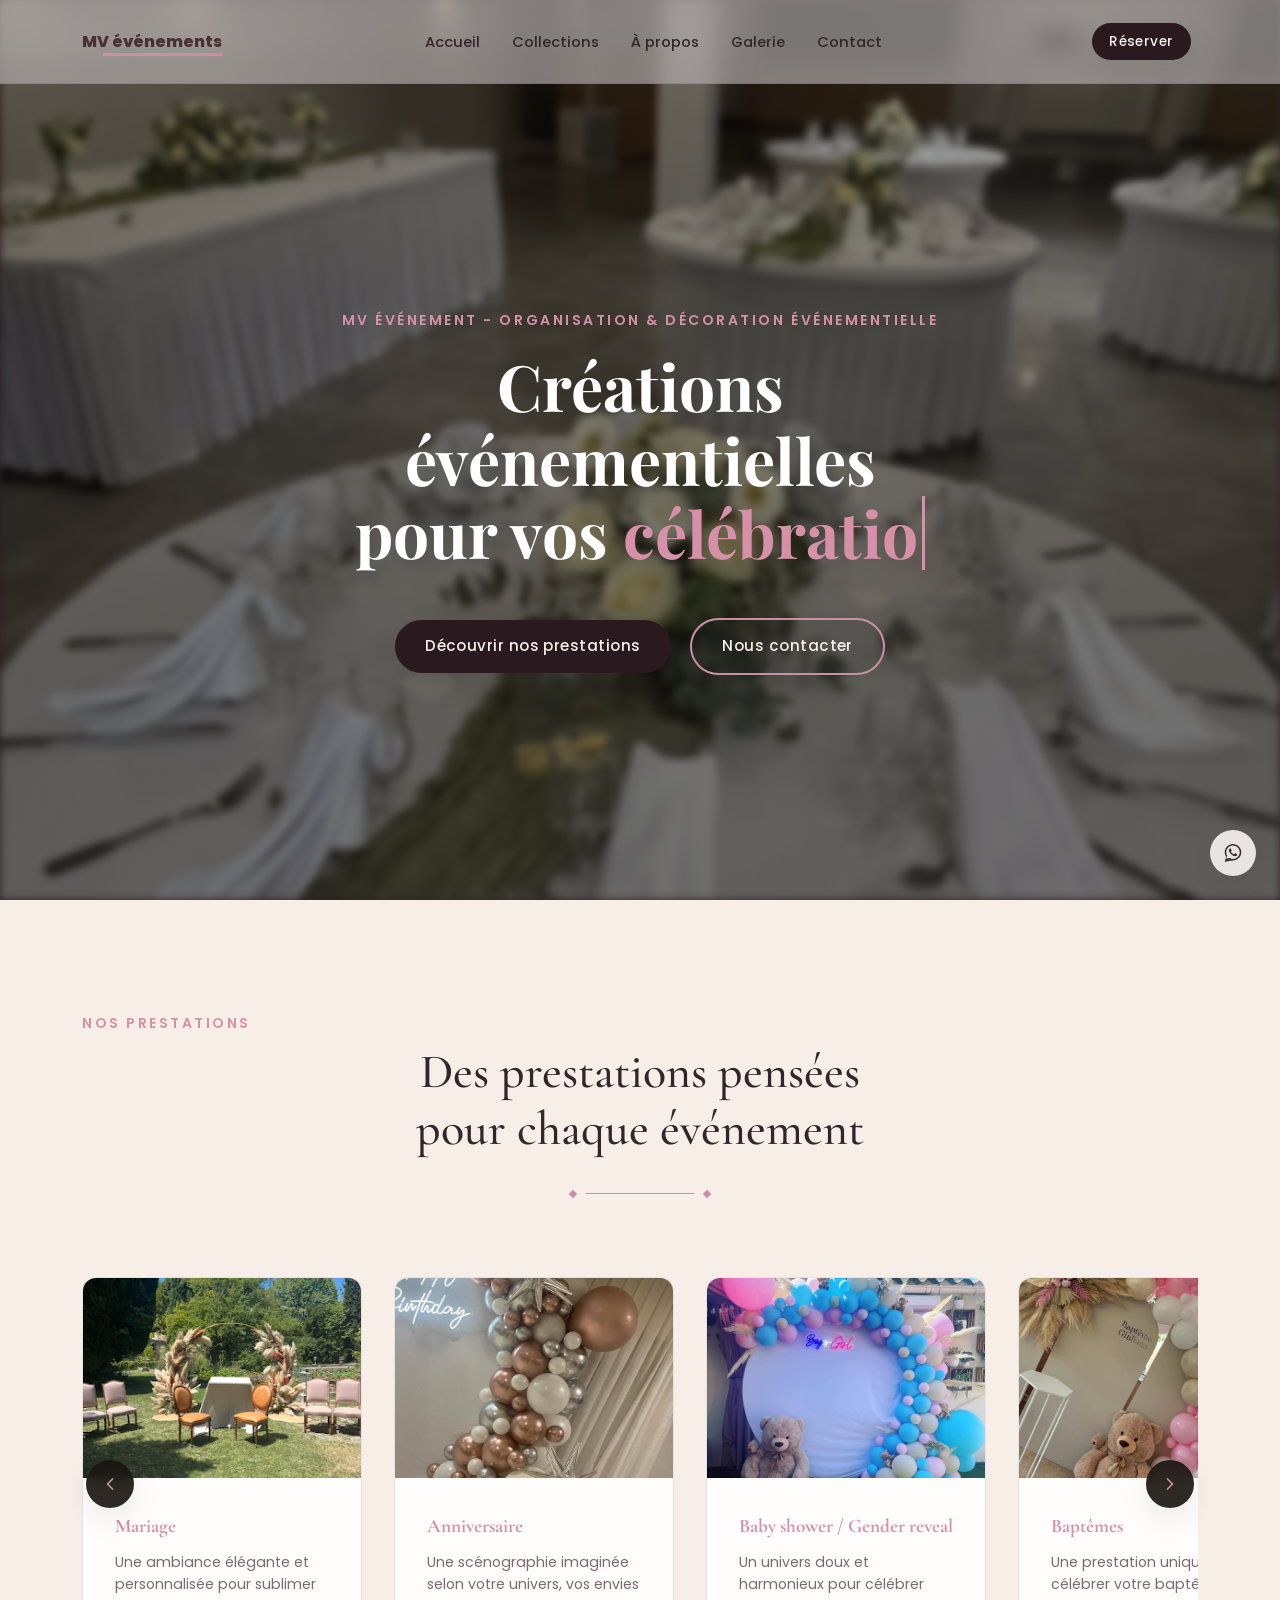
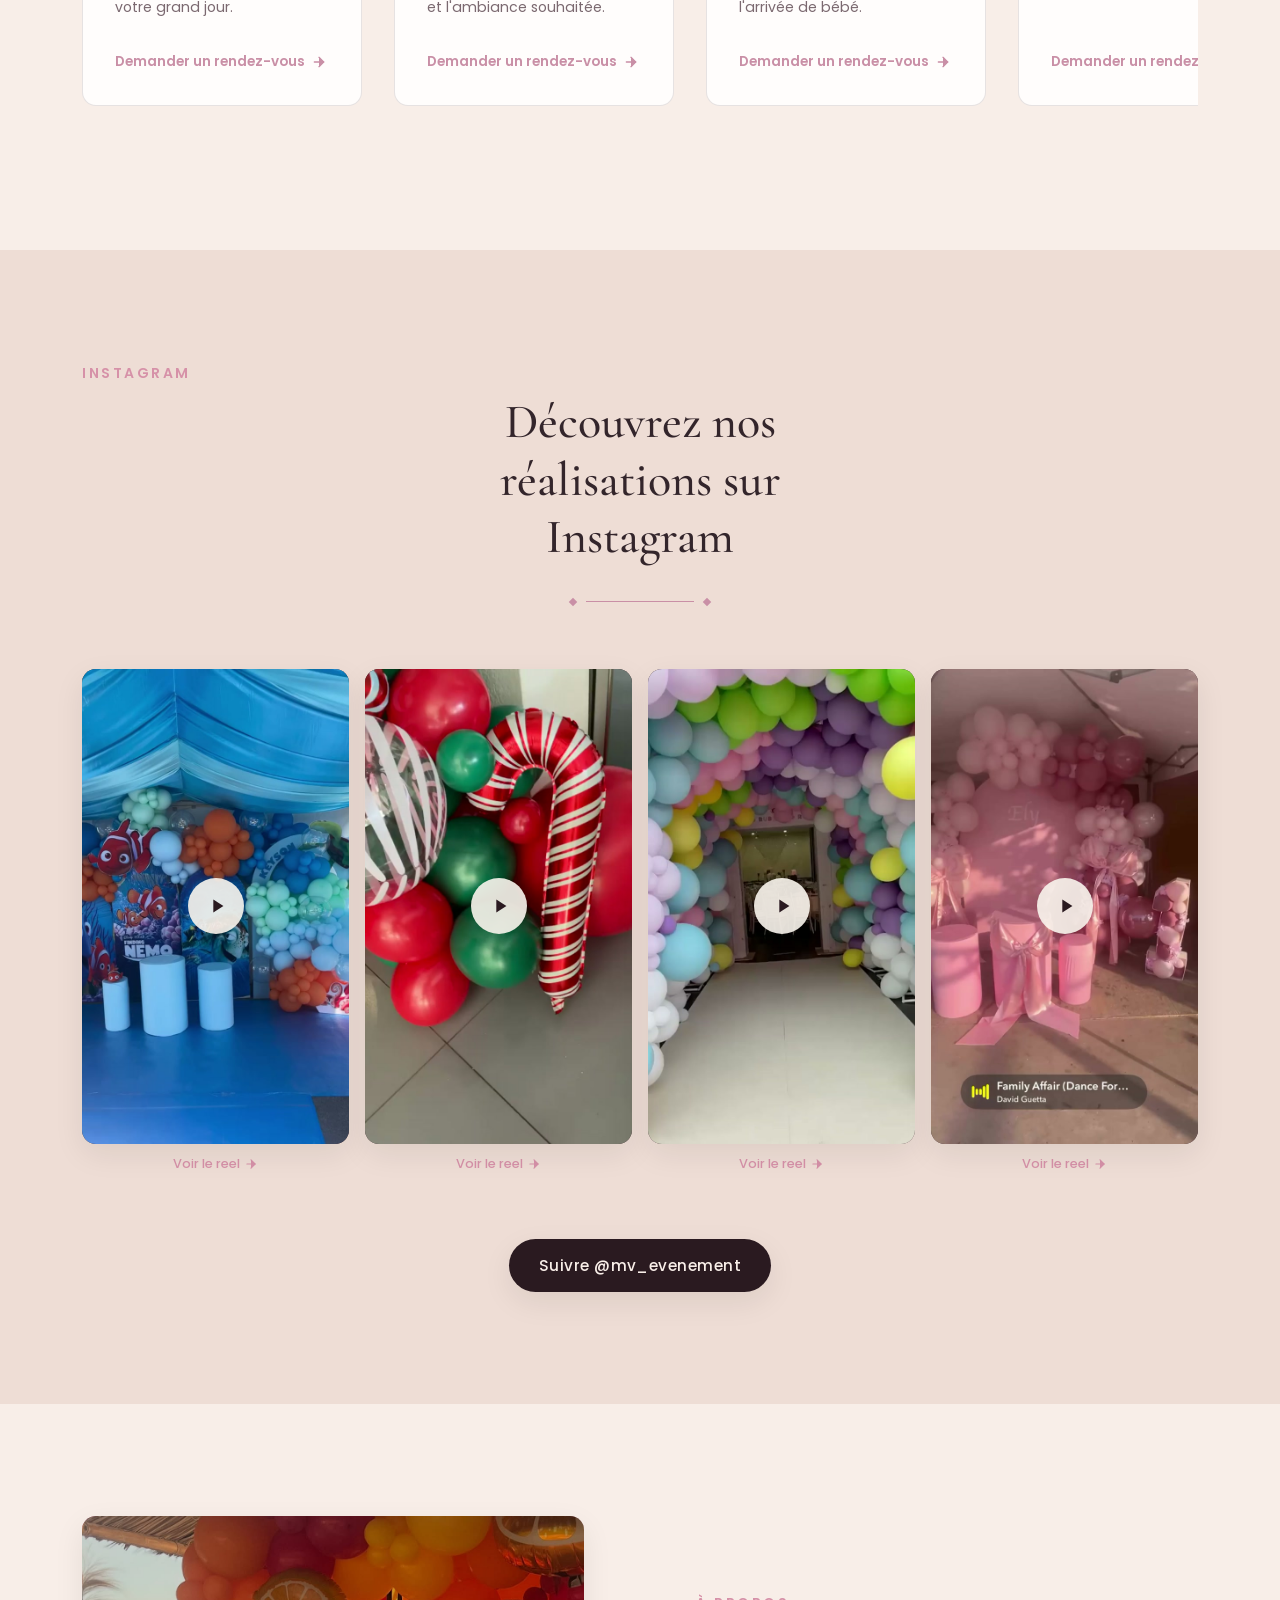
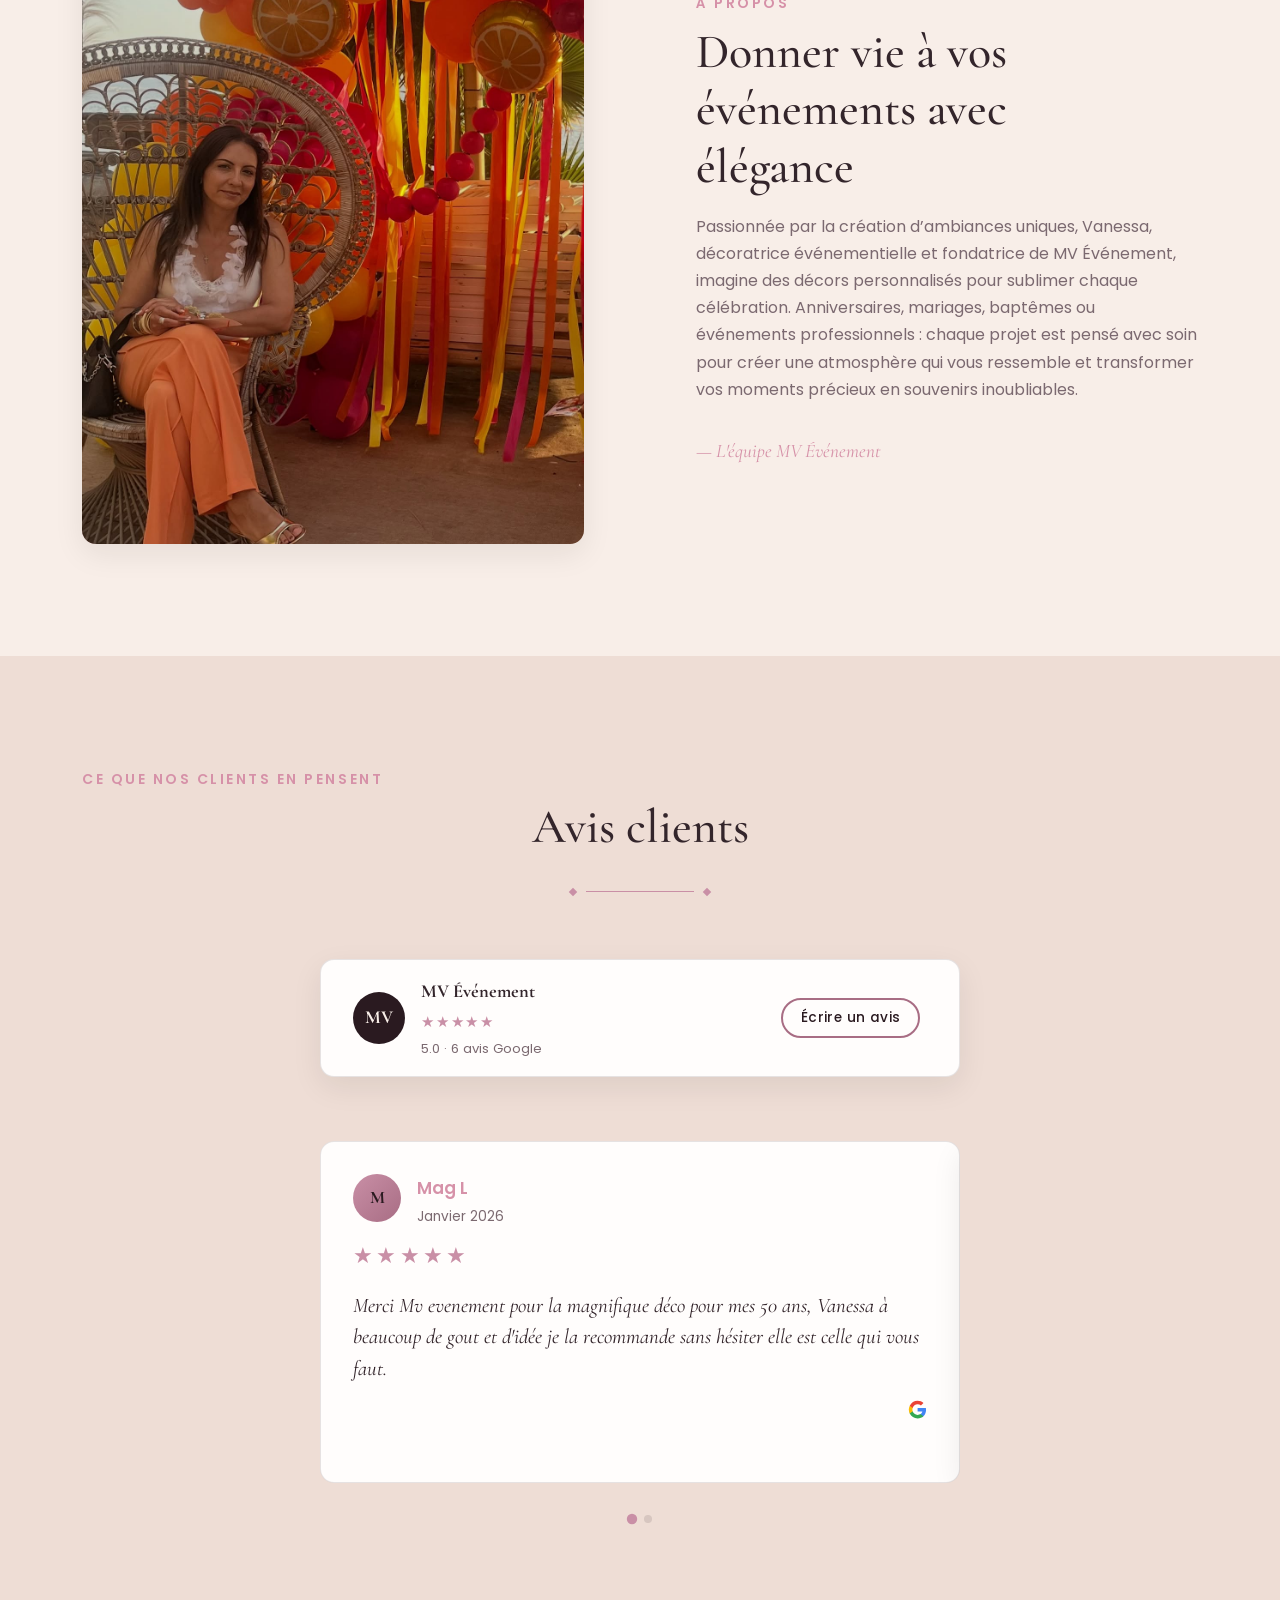
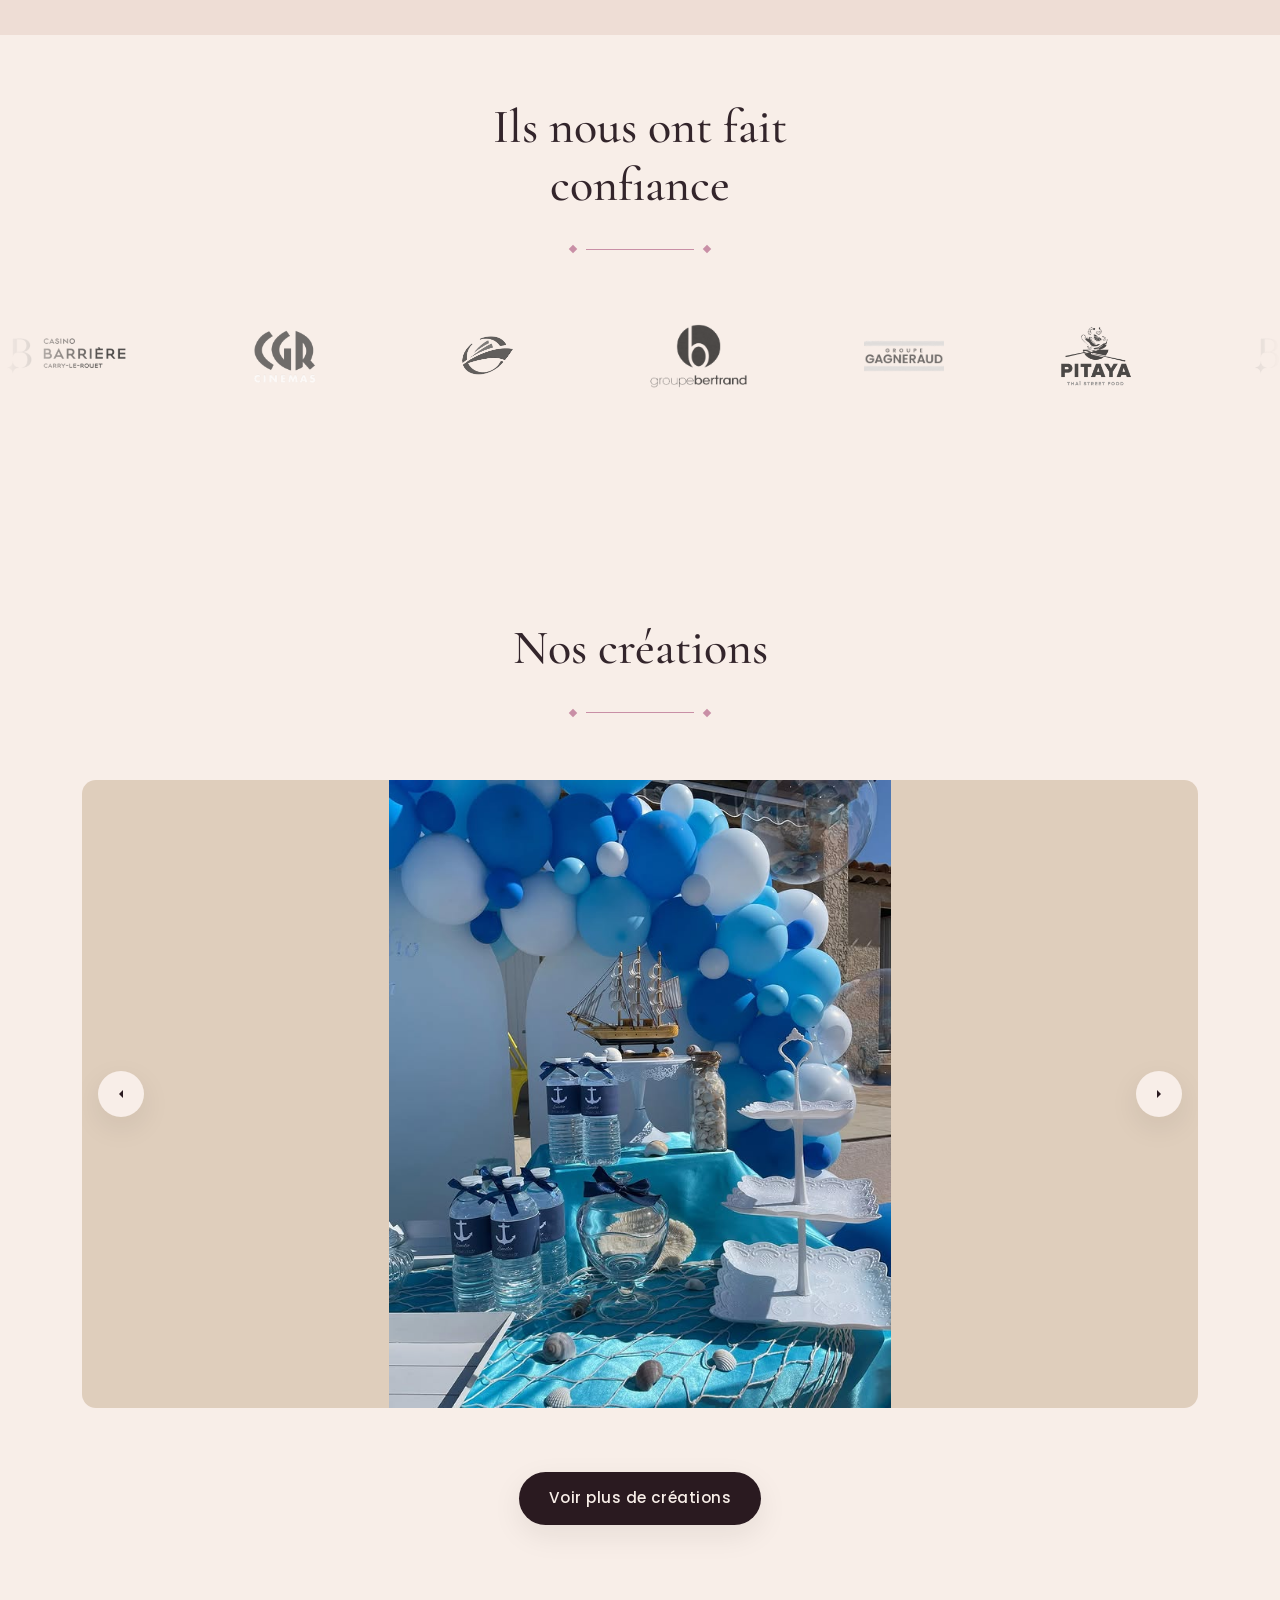
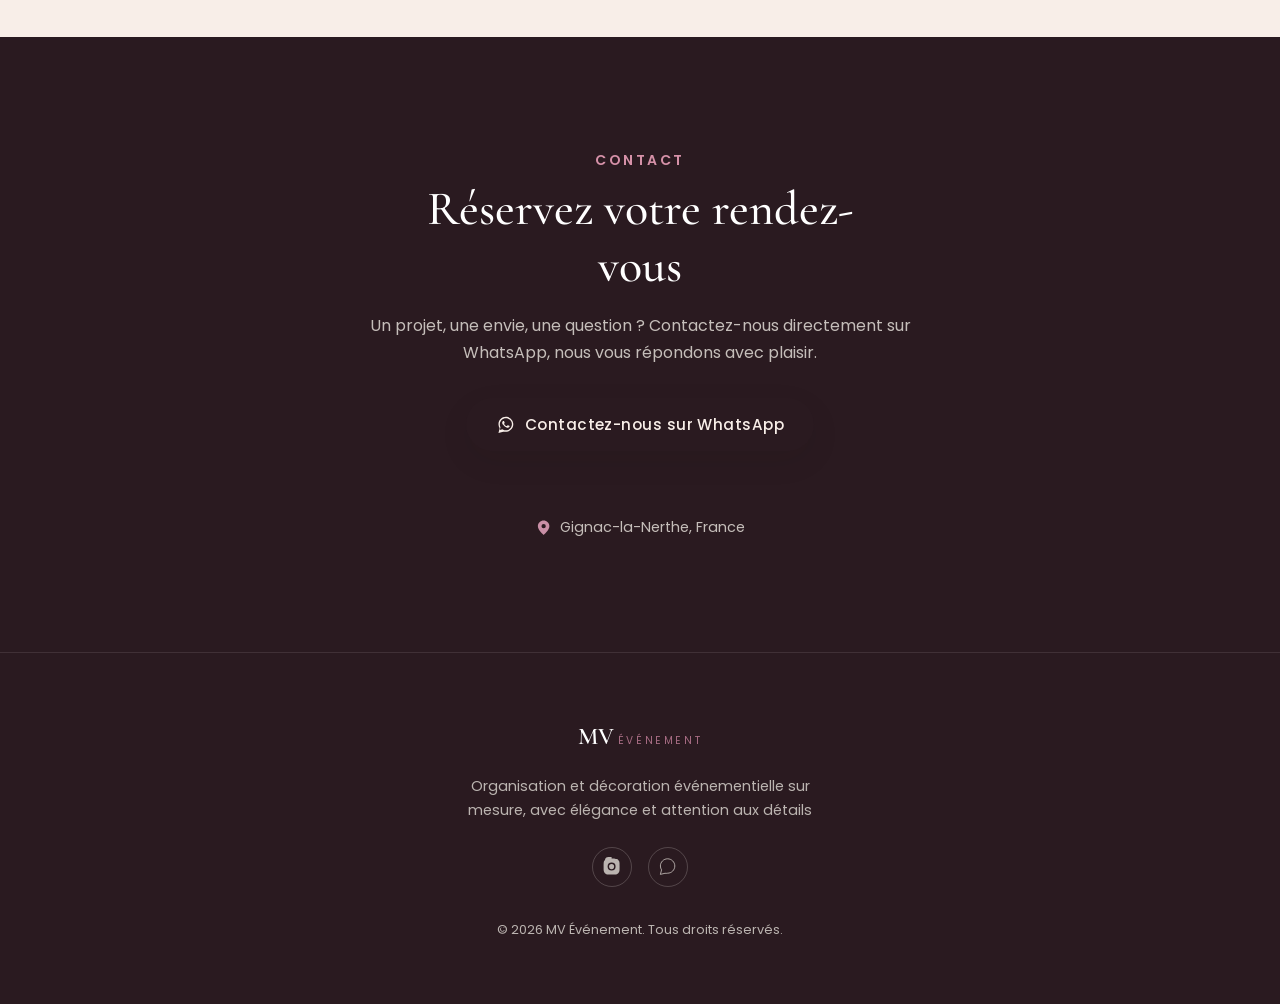
==== index.html @ a3bf4a4f "added amount of google reviews" ====
<!doctype html>
<html lang="fr">
  <head>
    <meta charset="UTF-8" />
    <meta name="viewport" content="width=device-width, initial-scale=1.0" />
    <title>MV Événement — Organisation &amp; décoration événementielle</title>
    <meta
      name="description"
      content="MV Événement : organisation et décoration événementielle à Gignac-la-Nerthe. Mariages, événements d’entreprise, salons et projets sur mesure pour créer des moments élégants et mémorables."
    />

    <link rel="preconnect" href="https://fonts.googleapis.com" />
    <link rel="preconnect" href="https://fonts.gstatic.com" crossorigin />
    <link
      href="https://fonts.googleapis.com/css2?family=Cormorant+Garamond:ital,wght@0,400;0,500;0,600;1,500&family=Poppins:wght@300;400;500;600&display=swap"
      rel="stylesheet"
    />
    <link
      rel="stylesheet"
      href="https://fonts.googleapis.com/css2?family=Inter:wght@300;400;500;600;700&family=Playfair+Display:ital,wght@0,400;0,600;0,700;1,400&display=swap"
    />

    <link rel="stylesheet" href="style.css" />
  </head>
  <body>
    <a href="#main-content" class="skip-link">Aller au contenu principal</a>

    <!-- ============ HEADER ============ -->
    <header class="site-header" id="site-header">
      <div class="header__inner">
        <a
          href="#accueil"
          class="logo"
          aria-label="MV Événement, retour à l'accueil"
        >
          MV événements
        </a>

        <nav class="main-nav" id="main-nav" aria-label="Navigation principale">
          <ul class="main-nav__list">
            <li><a href="#accueil" class="main-nav__link">Accueil</a></li>
            <li>
              <a href="#collections" class="main-nav__link">Collections</a>
            </li>
            <li>
              <a href="#approche" class="main-nav__link">À propos</a>
            </li>
            <li><a href="#galerie" class="main-nav__link">Galerie</a></li>
            <li><a href="#contact" class="main-nav__link">Contact</a></li>
          </ul>
        </nav>

        <div class="header__actions">
          <a href="#contact" class="btn btn--gold btn--small header__cta"
            >Réserver</a
          >

          <button
            type="button"
            class="burger"
            id="burger"
            aria-expanded="false"
            aria-controls="main-nav"
            aria-label="Ouvrir le menu"
          >
            <span class="burger__bar"></span>
            <span class="burger__bar"></span>
            <span class="burger__bar"></span>
          </button>
        </div>
      </div>
    </header>

    <main id="main-content">
      <!-- ============ HERO ============ -->
      <section class="hero" id="accueil">
        <!-- IMAGE: remplacer assets/images/hero.webp par une photo haute résolution de vos réalisations -->
        <img
          class="hero__image"
          src="assets/images/hero.webp"
          alt="Décoration événementielle MV Événement"
          onerror="this.style.display = 'none'"
        />
        <div class="hero__overlay" aria-hidden="true"></div>

        <div class="hero__content">
          <p class="eyebrow eyebrow--on-dark">
            MV Événement - Organisation & décoration événementielle
          </p>
          <h1 class="hero__title">
            Créations événementielles pour vos 
            <span
              class="hero__typewriter"
              id="heroTypewriter"
              aria-live="polite"
            ></span>
          </h1>
          <a href="#collections" class="btn btn--gold hero__btn"
            >Découvrir nos prestations</a
          >
          <a href="#" class="btn btn--outline hero__btn">Nous contacter</a>
        </div>
      </section>

      <!-- ============ COLLECTIONS — CARROUSEL ============ -->
      <section class="section collections" id="collections">
        <div class="container">
          <p class="eyebrow">Nos prestations</p>
          <h2 class="section__title">
            Des prestations pensées pour chaque événement
          </h2>
          <div class="divider" aria-hidden="true"><span></span></div>

          <div class="carousel">
            <!-- Flèches de navigation (desktop) -->
            <button
              class="carousel__arrow carousel__arrow--left"
              id="carouselPrev"
              aria-label="Collection précédente"
            >
              <svg
                viewBox="0 0 24 24"
                fill="none"
                stroke="currentColor"
                stroke-width="2"
                stroke-linecap="round"
                stroke-linejoin="round"
              >
                <path d="m15 18-6-6 6-6" />
              </svg>
            </button>
            <button
              class="carousel__arrow carousel__arrow--right"
              id="carouselNext"
              aria-label="Collection suivante"
            >
              <svg
                viewBox="0 0 24 24"
                fill="none"
                stroke="currentColor"
                stroke-width="2"
                stroke-linecap="round"
                stroke-linejoin="round"
              >
                <path d="m9 18 6-6-6-6" />
              </svg>
            </button>

            <div class="carousel__track">
              <!-- Carte 1 : Mariage -->
              <article class="card">
                <div class="card__image">
                  <!-- IMAGE: assets/images/collection-mariage.webp -->
                  <img
                    src="assets/images/prestation-mariage.webp"
                    alt="Décoration de mariage MV Événement"
                    loading="lazy"
                    onerror="this.parentElement.classList.add('is-placeholder')"
                  />
                </div>
                <div class="card__body">
                  <h3 class="card__title">Mariage</h3>
                  <p class="card__text">
                    Une ambiance élégante et personnalisée pour sublimer votre
                    grand jour.
                  </p>
                  <a href="#contact" class="card__link">
                    Demander un rendez-vous
                    <svg
                      viewBox="0 0 24 24"
                      fill="none"
                      stroke="currentColor"
                      stroke-width="2"
                      stroke-linecap="round"
                      stroke-linejoin="round"
                    >
                      <path d="M5 12h14" />
                      <path d="m12 5 7 7-7 7" />
                    </svg>
                  </a>
                </div>
              </article>

              <!-- Carte 2 : Anniversaire -->
              <article class="card">
                <div class="card__image">
                  <!-- IMAGE: assets/images/collection-anniversaire.webp -->
                  <img
                    src="assets/images/prestation-anniversaire.webp"
                    alt="Décoration événementielle sur mesure MV Événement"
                    loading="lazy"
                    onerror="this.parentElement.classList.add('is-placeholder')"
                  />
                </div>
                <div class="card__body">
                  <h3 class="card__title">Anniversaire</h3>
                  <p class="card__text">
                    Une scénographie imaginée selon votre univers, vos envies et l'ambiance souhaitée.
                  </p>
                  <a href="#contact" class="card__link">
                    Demander un rendez-vous
                    <svg
                      viewBox="0 0 24 24"
                      fill="none"
                      stroke="currentColor"
                      stroke-width="2"
                      stroke-linecap="round"
                      stroke-linejoin="round"
                    >
                      <path d="M5 12h14" />
                      <path d="m12 5 7 7-7 7" />
                    </svg>
                  </a>
                </div>
              </article>

              <!-- Carte 3 : Baby shower / Gender reveal -->
              <article class="card">
                <div class="card__image">
                  <!-- IMAGE: assets/images/collection-babyshower.webp -->
                  <img
                    src="assets/images/prestation-babyshower.webp"
                    alt="Décoration événementielle MV Événement"
                    loading="lazy"
                    onerror="this.parentElement.classList.add('is-placeholder')"
                  />
                </div>
                <div class="card__body">
                  <h3 class="card__title">Baby shower / Gender reveal</h3>
                  <p class="card__text">
                    Un univers doux et harmonieux pour célébrer l'arrivée de
                    bébé.
                  </p>
                  <a href="#contact" class="card__link">
                    Demander un rendez-vous
                    <svg
                      viewBox="0 0 24 24"
                      fill="none"
                      stroke="currentColor"
                      stroke-width="2"
                      stroke-linecap="round"
                      stroke-linejoin="round"
                    >
                      <path d="M5 12h14" />
                      <path d="m12 5 7 7-7 7" />
                    </svg>
                  </a>
                </div>
              </article>

              <!-- Carte 4 : Baptemes -->
              <article class="card">
                <div class="card__image">
                  <!-- IMAGE: assets/images/collection-pro.webp -->
                  <img
                    src="assets/images/prestation-pro.webp"
                    alt="Décoration d’événement professionnel MV Événement"
                    loading="lazy"
                    onerror="this.parentElement.classList.add('is-placeholder')"
                  />
                </div>
                <div class="card__body">
                  <h3 class="card__title">Baptêmes</h3>
                  <p class="card__text">
                    Une prestation unique pour célébrer votre baptême.
                  </p>
                  <a href="#contact" class="card__link">
                    Demander un rendez-vous
                    <svg
                      viewBox="0 0 24 24"
                      fill="none"
                      stroke="currentColor"
                      stroke-width="2"
                      stroke-linecap="round"
                      stroke-linejoin="round"
                    >
                      <path d="M5 12h14" />
                      <path d="m12 5 7 7-7 7" />
                    </svg>
                  </a>
                </div>
              </article>
            </div>
            <!-- /.carousel__track -->
          </div>
          <!-- /.carousel -->
        </div>
      </section>

      <!-- ============ VIDEOS INSTAGRAM ============ -->
      <section class="section instagram" id="instagram">
        <div class="container">
          <p class="eyebrow">Instagram</p>
          <h2 class="section__title">Découvrez nos réalisations sur Instagram</h2>
          <div class="divider" aria-hidden="true"><span></span></div>

          <div class="instagram__grid">
            <!-- ⚠️ À VÉRIFIER : ces 4 cartes pointaient vers des reels ancien compte précis.
             Remplace les liens ci-dessous par 4 reels réels de @mv_evenement
             (ouvre chaque reel sur Instagram et copie son URL), sinon retire les cartes. -->

            <figure class="ig-card">
              <div class="ig-card__media">
                <!-- VIDEO: assets/videos/clip-1.mp4 (+ poster assets/images/clip-1-poster.webp) -->
                <video
                  class="ig-card__video"
                  muted
                  loop
                  playsinline
                  preload="none"
                  poster="assets/images/clip-1-poster.webp"
                >
                  <source src="assets/videos/clip-1.mp4" type="video/mp4" />
                </video>
                <button
                  type="button"
                  class="ig-card__play"
                  aria-label="Lire la vidéo 1"
                >
                  <svg viewBox="0 0 24 24" aria-hidden="true">
                    <path d="M8 5v14l11-7z" />
                  </svg>
                </button>
              </div>
              <a
                class="ig-card__reel-link"
                href="https://www.instagram.com/mv_evenement"
                target="_blank"
                rel="noopener noreferrer"
              >
                Voir le reel
                <svg
                  viewBox="0 0 24 24"
                  fill="none"
                  stroke="currentColor"
                  stroke-width="2"
                  stroke-linecap="round"
                  stroke-linejoin="round"
                  aria-hidden="true"
                >
                  <path d="M5 12h14" />
                  <path d="m12 5 7 7-7 7" />
                </svg>
              </a>
            </figure>

            <figure class="ig-card">
              <div class="ig-card__media">
                <video
                  class="ig-card__video"
                  muted
                  loop
                  playsinline
                  preload="none"
                  poster="assets/images/clip-2-poster.webp"
                >
                  <source src="assets/videos/clip-2.mp4" type="video/mp4" />
                </video>
                <button
                  type="button"
                  class="ig-card__play"
                  aria-label="Lire la vidéo 2"
                >
                  <svg viewBox="0 0 24 24" aria-hidden="true">
                    <path d="M8 5v14l11-7z" />
                  </svg>
                </button>
              </div>
              <a
                class="ig-card__reel-link"
                href="https://www.instagram.com/mv_evenement"
                target="_blank"
                rel="noopener noreferrer"
              >
                Voir le reel
                <svg
                  viewBox="0 0 24 24"
                  fill="none"
                  stroke="currentColor"
                  stroke-width="2"
                  stroke-linecap="round"
                  stroke-linejoin="round"
                  aria-hidden="true"
                >
                  <path d="M5 12h14" />
                  <path d="m12 5 7 7-7 7" />
                </svg>
              </a>
            </figure>

            <figure class="ig-card">
              <div class="ig-card__media">
                <video
                  class="ig-card__video"
                  muted
                  loop
                  playsinline
                  preload="none"
                  poster="assets/images/clip-3-poster.webp"
                >
                  <source src="assets/videos/clip-3.mp4" type="video/mp4" />
                </video>
                <button
                  type="button"
                  class="ig-card__play"
                  aria-label="Lire la vidéo 3"
                >
                  <svg viewBox="0 0 24 24" aria-hidden="true">
                    <path d="M8 5v14l11-7z" />
                  </svg>
                </button>
              </div>
              <a
                class="ig-card__reel-link"
                href="https://www.instagram.com/mv_evenement"
                target="_blank"
                rel="noopener noreferrer"
              >
                Voir le reel
                <svg
                  viewBox="0 0 24 24"
                  fill="none"
                  stroke="currentColor"
                  stroke-width="2"
                  stroke-linecap="round"
                  stroke-linejoin="round"
                  aria-hidden="true"
                >
                  <path d="M5 12h14" />
                  <path d="m12 5 7 7-7 7" />
                </svg>
              </a>
            </figure>

            <figure class="ig-card">
              <div class="ig-card__media">
                <video
                  class="ig-card__video"
                  muted
                  loop
                  playsinline
                  preload="none"
                  poster="assets/images/clip-4-poster.webp"
                >
                  <source src="assets/videos/clip-4.mp4" type="video/mp4" />
                </video>
                <button
                  type="button"
                  class="ig-card__play"
                  aria-label="Lire la vidéo 4"
                >
                  <svg viewBox="0 0 24 24" aria-hidden="true">
                    <path d="M8 5v14l11-7z" />
                  </svg>
                </button>
              </div>
              <a
                class="ig-card__reel-link"
                href="https://www.instagram.com/mv_evenement"
                target="_blank"
                rel="noopener noreferrer"
              >
                Voir le reel
                <svg
                  viewBox="0 0 24 24"
                  fill="none"
                  stroke="currentColor"
                  stroke-width="2"
                  stroke-linecap="round"
                  stroke-linejoin="round"
                  aria-hidden="true"
                >
                  <path d="M5 12h14" />
                  <path d="m12 5 7 7-7 7" />
                </svg>
              </a>
            </figure>
          </div>

          <a
            href="https://www.instagram.com/mv_evenement/"
            target="_blank"
            rel="noopener noreferrer"
            class="btn btn--gold instagram__btn"
            >Suivre @mv_evenement</a
          >
        </div>
      </section>

      <!-- ============ COMMENT ON TRAVAILLE ============ -->
      <section class="section approach" id="approche">
        <div class="container approach__inner">
          <div class="approach__media">
            <!-- IMAGE: assets/images/approche.webp -->
            <img
              src="assets/images/approche.webp"
              alt="L'équipe MV Événement avec une cliente"
              loading="lazy"
              onerror="this.parentElement.classList.add('is-placeholder')"
            />
          </div>
          <div class="approach__content">
            <p class="eyebrow">À propos</p>
            <h2 class="section__title section__title--left">
              Donner vie à vos événements avec élégance
            </h2>
            <p class="approach__text">
              Passionnée par la création d’ambiances uniques, Vanessa, décoratrice événementielle et fondatrice de MV Événement, imagine des décors personnalisés pour sublimer chaque célébration.

              Anniversaires, mariages, baptêmes ou événements professionnels : chaque projet est pensé avec soin pour créer une atmosphère qui vous ressemble et transformer vos moments précieux en souvenirs inoubliables.
            </p>
            <p class="approach__signature">— L'équipe MV Événement</p>
          </div>
        </div>
      </section>

      <!-- ============ AVIS CLIENTS (widget + carrousel à points) ============ -->
      <!-- ⚠️ À VÉRIFIER : les avis, la note, le nombre d'avis, les dates et le lien
       "Écrire un avis" ci-dessous sont des exemples à remplacer par vos vraies données
       Google (fiche Google Business Profile), sinon retirez la section : afficher de
       faux avis peut être considéré comme trompeur. -->
      <section class="section reviews" id="avis">
        <div class="container">
          <p class="eyebrow">Ce que nos clients en pensent</p>
          <h2 class="section__title">Avis clients</h2>
          <div class="divider" aria-hidden="true"><span></span></div>

          <div class="reviews__widget">
            <div class="reviews__brand">
              <span class="reviews__brand-logo" aria-hidden="true">MV</span>
              <div class="reviews__brand-info">
                <p class="reviews__brand-name">MV Événement</p>
                <div class="reviews__brand-stars" aria-hidden="true">★★★★★</div>
                <!-- ⚠️ À VÉRIFIER : note réelle et nombre d'avis Google -->
                <p class="reviews__brand-count">5.0 · 6 avis Google</p>
              </div>
            </div>
            <!-- ⚠️ À VÉRIFIER : remplacer par le lien direct vers votre fiche Google (bouton "avis") -->
            <a
              href="https://www.google.com/search?q=mv+evenement+gignac+la+nerthe+avis"
              target="_blank"
              rel="noopener noreferrer"
              class="btn btn--outline btn--small reviews__write-btn"
              >Écrire un avis</a
            >
          </div>

          <div class="reviews__carousel">
            <div class="reviews__track" id="reviewsTrack">
              <article class="review-card">
                <div class="review-card__top">
                  <div class="review-card__header">
                    <div class="review-card__identity">
                      <span class="review-card__avatar" aria-hidden="true">M</span>
                      <div class="review-card__review-id">
                        <p class="review-card__author">
                          Mag L
                        </p>
                        <!-- ⚠️ À VÉRIFIER : date réelle de l'avis (ex. "il y a 2 mois") -->
                        <p class="review-card__date">Janvier 2026</p>
                      </div>
                    </div>
                    <div class="review-card__stars" aria-label="5 étoiles">★★★★★</div>
                  </div>
                </div>
                <p class="review-card__text">
                  Merci Mv evenement pour la magnifique déco pour mes 50 ans, Vanessa à beaucoup de gout et d'idée je la recommande sans hésiter elle est celle qui vous faut.
                </p>
                <div class="reviews__google-icon">
                  <svg viewBox="0 0 24 24" width="22" height="22" xmlns="http://www.w3.org/2000/svg">
                    <path d="M22.56 12.25c0-.78-.07-1.53-.2-2.25H12v4.26h5.92c-.26 1.37-1.04 2.53-2.21 3.31v2.77h3.57c2.08-1.92 3.28-4.74 3.28-8.09z" fill="#4285F4" />
                    <path d="M12 23c2.97 0 5.46-.98 7.28-2.66l-3.57-2.77c-.98.66-2.23 1.06-3.71 1.06-2.86 0-5.29-1.93-6.16-4.53H2.18v2.84C3.99 20.53 7.7 23 12 23z" fill="#34A853" />
                    <path d="M5.84 14.09c-.22-.66-.35-1.36-.35-2.09s.13-1.43.35-2.09V7.07H2.18C1.43 8.55 1 10.22 1 12s.43 3.45 1.18 4.93l2.85-2.22.81-.62z" fill="#FBBC05" />
                    <path d="M12 5.38c1.62 0 3.06.56 4.21 1.64l3.15-3.15C17.45 2.09 14.97 1 12 1 7.7 1 3.99 3.47 2.18 7.07l3.66 2.84c.87-2.6 3.3-4.53 6.16-4.53z" fill="#EA4335" />
                  </svg>
                </div>
              </article>

              <article class="review-card">
                <div class="review-card__top">
                  <div class="review-card__header">
                    <div class="review-card__identity">
                      <span class="review-card__avatar" aria-hidden="true">L</span>
                      <div class="review-card__review-id">
                        <p class="review-card__author">
                          Laetitia Carmona
                        </p>
                        <!-- ⚠️ À VÉRIFIER : date réelle de l'avis -->
                        <p class="review-card__date">Janvier 2026</p>
                      </div>
                    </div>
                    <div class="review-card__stars" aria-label="5 étoiles">★★★★★</div>
                  </div>
                </div>
                <p class="review-card__text">
                  J’ai fait appel à cette décoratrice à plusieurs reprises pour des décorations d’anniversaire à domicile. Elle est très professionnelle, créative et à l’écoute de mes envies. Chaque événement a été parfaitement mis en valeur avec beaucoup de goût. Je la recommande fortement pour toutes vos occasions festives.
                </p>
                <div class="reviews__google-icon">
                  <svg viewBox="0 0 24 24" width="22" height="22" xmlns="http://www.w3.org/2000/svg">
                    <path d="M22.56 12.25c0-.78-.07-1.53-.2-2.25H12v4.26h5.92c-.26 1.37-1.04 2.53-2.21 3.31v2.77h3.57c2.08-1.92 3.28-4.74 3.28-8.09z" fill="#4285F4" />
                    <path d="M12 23c2.97 0 5.46-.98 7.28-2.66l-3.57-2.77c-.98.66-2.23 1.06-3.71 1.06-2.86 0-5.29-1.93-6.16-4.53H2.18v2.84C3.99 20.53 7.7 23 12 23z" fill="#34A853" />
                    <path d="M5.84 14.09c-.22-.66-.35-1.36-.35-2.09s.13-1.43.35-2.09V7.07H2.18C1.43 8.55 1 10.22 1 12s.43 3.45 1.18 4.93l2.85-2.22.81-.62z" fill="#FBBC05" />
                    <path d="M12 5.38c1.62 0 3.06.56 4.21 1.64l3.15-3.15C17.45 2.09 14.97 1 12 1 7.7 1 3.99 3.47 2.18 7.07l3.66 2.84c.87-2.6 3.3-4.53 6.16-4.53z" fill="#EA4335" />
                  </svg>
                </div>
              </article>
            </div>
          </div>

          <div class="reviews__dots" id="reviewsDots" aria-hidden="true"></div>
        </div>
      </section>

      <!-- ============ ILS NOUS FONT CONFIANCE — LOGOS DÉFILANTS ============ -->
      <!-- ⚠️ À VÉRIFIER : remplacez chaque <span class="trust__logo"> par une image de
       logo réelle, par exemple :
       <img class="trust__logo" src="assets/images/partenaire-1.svg" alt="Nom du partenaire" loading="lazy">
       Gardez la liste dupliquée deux fois (le 2e jeu a aria-hidden="true") pour que la
       boucle de défilement soit continue et sans coupure. -->
      <section class="section trust" id="confiance" aria-label="Ils nous font confiance">
        <div class="container">
          <h2 class="section__title">Ils nous ont fait confiance</h2>
          <div class="divider" aria-hidden="true"><span></span></div>
        </div>

        <div class="trust__marquee">
          <div class="trust__track" role="list">
            <img class="trust__logo" src="assets/images/logos/casino_barriere.webp" alt="Casino Barrière de Carry" loading="lazy"></img>
            <img src="assets/images/logos/cgrcinema.webp" alt="Cinéma CGR de Vitrolles" loading="lazy" class="trust__logo">
            <img src="assets/images/logos/CSE_CMA_CGM.webp" alt="CSE CMA CGM" class="trust__logo" loading="lazy">
            <img src="assets/images/logos/groupe_bertrand.webp" alt="Groupe Bertrand" class="trust__logo" loading="lazy">
            <img src="assets/images/logos/societe_gagneraud.webp" alt="Société Gagneraud" class="trust__logo" loading="lazy">
            <img src="assets/images/logos/pitaya.webp" alt="Pittaya" class="trust__logo" loading="lazy">
            <!-- Duplication du jeu de logos ci-dessus pour boucler le défilement sans coupure -->
            <img class="trust__logo" src="assets/images/logos/casino_barriere.webp" alt="Casino Barrière de Carry" loading="lazy" aria-hidden="true"></img>
            <img src="assets/images/logos/cgrcinema.webp" alt="Cinéma CGR de Vitrolles" loading="lazy" class="trust__logo" aria-hidden="true">
            <img src="assets/images/logos/CSE_CMA_CGM.webp" alt="CSE CMA CGM" class="trust__logo" loading="lazy" aria-hidden="true">
            <img src="assets/images/logos/groupe_bertrand.webp" alt="Groupe Bertrand" class="trust__logo" loading="lazy" aria-hidden="true">
            <img src="assets/images/logos/societe_gagneraud.webp" alt="Société Gagneraud" class="trust__logo" loading="lazy" aria-hidden="true">
            <img src="assets/images/logos/pitaya.webp" alt="Pittaya" class="trust__logo" loading="lazy" aria-hidden="true">
          </div>
        </div>
      </section>

      <!-- ============ GALERIE ============ -->
      <section class="section gallery" id="galerie">
        <div class="container">
          <h2 class="section__title">Nos créations</h2>
          <div class="divider" aria-hidden="true"><span></span></div>

          <div class="gallery__slider" id="gallery-slider">
            <div class="gallery__track" id="gallery-track">
              <!-- IMAGES: assets/images/gallery-1.webp à gallery-6.webp -->
              <div class="gallery__slide">
                <img
                  src="assets/images/gallery-1.webp"
                  alt="Création MV Événement 1"
                  loading="lazy"
                  onerror="this.parentElement.classList.add('is-placeholder')"
                />
              </div>
              <div class="gallery__slide">
                <img
                  src="assets/images/gallery-2.webp"
                  alt="Création MV Événement 2"
                  loading="lazy"
                  onerror="this.parentElement.classList.add('is-placeholder')"
                />
              </div>
              <div class="gallery__slide">
                <img
                  src="assets/images/gallery-3.webp"
                  alt="Création MV Événement 3"
                  loading="lazy"
                  onerror="this.parentElement.classList.add('is-placeholder')"
                />
              </div>
              <div class="gallery__slide">
                <img
                  src="assets/images/gallery-4.webp"
                  alt="Création MV Événement 4"
                  loading="lazy"
                  onerror="this.parentElement.classList.add('is-placeholder')"
                />
              </div>
              <div class="gallery__slide">
                <img
                  src="assets/images/gallery-5.webp"
                  alt="Création MV Événement 5"
                  loading="lazy"
                  onerror="this.parentElement.classList.add('is-placeholder')"
                />
              </div>
              <div class="gallery__slide">
                <img
                  src="assets/images/gallery-6.webp"
                  alt="Création MV Événement 6"
                  loading="lazy"
                  onerror="this.parentElement.classList.add('is-placeholder')"
                />
              </div>
            </div>

            <button
              type="button"
              class="gallery__arrow gallery__arrow--prev"
              id="gallery-prev"
              aria-label="Image précédente"
            >
              <svg viewBox="0 0 24 24" aria-hidden="true">
                <path d="M15 18l-6-6 6-6" />
              </svg>
            </button>
            <button
              type="button"
              class="gallery__arrow gallery__arrow--next"
              id="gallery-next"
              aria-label="Image suivante"
            >
              <svg viewBox="0 0 24 24" aria-hidden="true">
                <path d="M9 18l6-6-6-6" />
              </svg>
            </button>
          </div>

          <div class="gallery__cta">
            <a
              href="https://www.instagram.com/mv_evenement/"
              target="_blank"
              rel="noopener noreferrer"
              class="btn btn--gold"
              >Voir plus de créations</a
            >
          </div>
        </div>
      </section>

      <!-- ============ CONTACT ============ -->
      <section class="section contact" id="contact">
        <div class="container contact__inner">
          <p class="eyebrow eyebrow--on-dark">Contact</p>
          <h2 class="section__title section__title--on-dark">
            Réservez votre rendez-vous
          </h2>
          <p class="contact__text">
            Un projet, une envie, une question ? Contactez-nous directement sur
            WhatsApp, nous vous répondons avec plaisir.
          </p>

          <!-- ⚠️ À VÉRIFIER : numéro WhatsApp à remplacer par le vôtre (format wa.me/33XXXXXXXXX) -->
          <a
            href="https://wa.me/33652282930"
            target="_blank"
            rel="noopener noreferrer"
            class="btn btn--gold contact__btn"
          >
            <svg
              class="contact__btn-icon"
              viewBox="0 0 32 32"
              aria-hidden="true"
            >
              <path
                d="M16.001 3C9.373 3 4 8.373 4 15c0 2.386.696 4.607 1.897 6.475L4 29l7.72-1.86A11.94 11.94 0 0 0 16 27c6.628 0 12-5.373 12-12S22.629 3 16.001 3zm0 21.8a9.76 9.76 0 0 1-4.98-1.363l-.357-.213-4.583 1.104 1.223-4.47-.232-.367A9.76 9.76 0 0 1 6.2 15c0-5.404 4.397-9.8 9.801-9.8 5.403 0 9.8 4.396 9.8 9.8 0 5.404-4.397 9.8-9.8 9.8zm5.377-7.34c-.294-.147-1.74-.859-2.01-.957-.27-.098-.466-.147-.663.147-.196.294-.76.957-.933 1.153-.172.196-.343.22-.637.073-.294-.147-1.24-.457-2.362-1.457-.873-.779-1.463-1.74-1.635-2.034-.172-.294-.018-.453.129-.6.132-.132.294-.343.441-.514.147-.172.196-.294.294-.49.098-.196.049-.367-.024-.514-.073-.147-.663-1.597-.909-2.187-.239-.574-.482-.497-.663-.506l-.564-.01c-.196 0-.514.073-.784.367-.27.294-1.03 1.006-1.03 2.455 0 1.448 1.055 2.848 1.202 3.044.147.196 2.076 3.17 5.032 4.444.703.303 1.251.484 1.679.62.705.224 1.347.192 1.854.117.566-.084 1.74-.712 1.985-1.4.245-.69.245-1.28.172-1.4-.073-.122-.269-.196-.563-.343z"
              />
            </svg>
            <span>Contactez-nous sur WhatsApp</span>
          </a>

          <ul class="contact__infos">
            <li>
              <svg viewBox="0 0 24 24" aria-hidden="true">
                <path
                  d="M12 2C7.6 2 4 5.6 4 10c0 5.4 8 12 8 12s8-6.6 8-12c0-4.4-3.6-8-8-8zm0 11a3 3 0 1 1 0-6 3 3 0 0 1 0 6z"
                />
              </svg>
              <!-- ⚠️ À VÉRIFIER : ville / adresse à remplacer -->
              <span>Gignac-la-Nerthe, France</span>
            </li>
          </ul>
        </div>
      </section>
    </main>

    <!-- ============ FOOTER ============ -->
    <footer class="site-footer">
      <div class="container site-footer__inner">
        <div class="site-footer__brand">
          <span class="logo__main">MV</span>
          <span class="logo__sub">Événement</span>
        </div>
        <p class="site-footer__tagline">
          Organisation et décoration événementielle sur mesure, avec élégance et attention aux détails
        </p>
        <div class="site-footer__socials">
          <a
            href="https://www.instagram.com/mv_evenement/"
            target="_blank"
            rel="noopener noreferrer"
            aria-label="Instagram MV Événement"
          >
            <svg viewBox="0 0 24 24" aria-hidden="true">
              <path
                d="M12 2c2.7 0 3.06.01 4.12.06 1.06.05 1.79.22 2.43.47.66.26 1.22.6 1.77 1.15.55.55.9 1.11 1.15 1.77.25.64.42 1.37.47 2.43.05 1.06.06 1.42.06 4.12s-.01 3.06-.06 4.12c-.05 1.06-.22 1.79-.47 2.43a4.9 4.9 0 0 1-1.15 1.77 4.9 4.9 0 0 1-1.77 1.15c-.64.25-1.37.42-2.43.47-1.06.05-1.42.06-4.12.06s-3.06-.01-4.12-.06c-1.06-.05-1.79-.22-2.43-.47a4.9 4.9 0 0 1-1.77-1.15 4.9 4.9 0 0 1-1.15-1.77c-.25-.64-.42-1.37-.47-2.43C2.01 15.06 2 14.7 2 12s.01-3.06.06-4.12c.05-1.06.22-1.79.47-2.43.26-.66.6-1.22 1.15-1.77A4.9 4.9 0 0 1 5.45.53C6.09.28 6.82.11 7.88.06 8.94.01 9.3 0 12 0zm0 5a5 5 0 1 0 0 10 5 5 0 0 0 0-10zm0 8.2a3.2 3.2 0 1 1 0-6.4 3.2 3.2 0 0 1 0 6.4zm5.2-8.4a1.2 1.2 0 1 1-2.4 0 1.2 1.2 0 0 1 2.4 0z"
              />
            </svg>
          </a>
          <!-- ⚠️ À VÉRIFIER : numéro WhatsApp à remplacer par le vôtre -->
          <a
            href="https://wa.me/33652282930"
            target="_blank"
            rel="noopener noreferrer"
            aria-label="WhatsApp MV Événement"
          >
            <svg viewBox="0 0 32 32" aria-hidden="true">
              <path
                d="M16.001 3C9.373 3 4 8.373 4 15c0 2.386.696 4.607 1.897 6.475L4 29l7.72-1.86A11.94 11.94 0 0 0 16 27c6.628 0 12-5.373 12-12S22.629 3 16.001 3z"
                fill="none"
                stroke="currentColor"
                stroke-width="1.5"
              />
            </svg>
          </a>
        </div>
        <p class="site-footer__copy">
          © <span id="current-year">2026</span> MV Événement. Tous droits
          réservés.
        </p>
      </div>
    </footer>

    <!-- ============ BOUTON WHATSAPP FLOTTANT ============ -->
    <!-- ⚠️ À VÉRIFIER : numéro WhatsApp à remplacer par le vôtre -->
    <a
      href="https://wa.me/33652282930"
      target="_blank"
      rel="noopener noreferrer"
      class="whatsapp-float"
      aria-label="Contacter MV Événement sur WhatsApp"
    >
      <svg viewBox="0 0 32 32" aria-hidden="true">
        <path
          d="M16.001 3C9.373 3 4 8.373 4 15c0 2.386.696 4.607 1.897 6.475L4 29l7.72-1.86A11.94 11.94 0 0 0 16 27c6.628 0 12-5.373 12-12S22.629 3 16.001 3zm0 21.8a9.76 9.76 0 0 1-4.98-1.363l-.357-.213-4.583 1.104 1.223-4.47-.232-.367A9.76 9.76 0 0 1 6.2 15c0-5.404 4.397-9.8 9.801-9.8 5.403 0 9.8 4.396 9.8 9.8 0 5.404-4.397 9.8-9.8 9.8zm5.377-7.34c-.294-.147-1.74-.859-2.01-.957-.27-.098-.466-.147-.663.147-.196.294-.76.957-.933 1.153-.172.196-.343.22-.637.073-.294-.147-1.24-.457-2.362-1.457-.873-.779-1.463-1.74-1.635-2.034-.172-.294-.018-.453.129-.6.132-.132.294-.343.441-.514.147-.172.196-.294.294-.49.098-.196.049-.367-.024-.514-.073-.147-.663-1.597-.909-2.187-.239-.574-.482-.497-.663-.506l-.564-.01c-.196 0-.514.073-.784.367-.27.294-1.03 1.006-1.03 2.455 0 1.448 1.055 2.848 1.202 3.044.147.196 2.076 3.17 5.032 4.444.703.303 1.251.484 1.679.62.705.224 1.347.192 1.854.117.566-.084 1.74-.712 1.985-1.4.245-.69.245-1.28.172-1.4-.073-.122-.269-.196-.563-.343z"
        />
      </svg>
    </a>

    <script src="script.js"></script>
  </body>
</html>
---- style.css ----
/* ==========================================================================
   AIGLE BLANC DÉCORATION
   Feuille de style principale
   Toutes les couleurs, polices et espacements passent par les variables
   ci-dessous : modifie uniquement ces valeurs pour changer le style global.
   ========================================================================== */

:root {
  /* Couleurs — thème clair, accent doré */
  --color-ink: #2A1A20;
  --color-ink-light: #4A3038;
  --color-cream: #F8EEE8;
  --color-cream-dark: #EEDDD5;
  --color-surface: #FFFDFC;
  --color-text: #33252B;
  --color-text-muted: #7B6970;
  --color-gold: #C98FA6;
  --color-gold-dark: #A86D84;
  --color-gold-light: #d691a8;
  --color-burgundy: #B45C78;
  --color-white: #FFFFFF;
  --color-border: rgba(51, 37, 43, 0.12);
 
  /* Typographie */
  --font-display: 'Cormorant Garamond', Georgia, serif;
  --font-body: 'Poppins', 'Segoe UI', sans-serif;
 
  --fs-h1: clamp(2.4rem, 5vw + 1rem, 4.6rem);
  --fs-h2: clamp(1.9rem, 3vw + 1rem, 3rem);
  --fs-h3: clamp(1.3rem, 1.5vw + 1rem, 1.6rem);
  --fs-body: 1rem;
  --fs-small: 0.875rem;
 
  /* Espacements */
  --space-xs: 0.5rem;
  --space-sm: 1rem;
  --space-md: 2rem;
  --space-lg: 4rem;
  --space-xl: 7rem;
 
  --container-width: 1180px;
  --radius-sm: 6px;
  --radius-md: 14px;
  --radius-full: 999px;
 
  --transition-fast: 0.2s ease;
  --transition-mid: 0.4s ease;
  --shadow-soft: 0 10px 30px rgba(28, 23, 18, 0.08);
  --shadow-strong: 0 20px 50px rgba(28, 23, 18, 0.18);
 
  --header-height: 84px;
}

/* ==========================================================================
   RESET & BASE
   ========================================================================== */

*,
*::before,
*::after {
  box-sizing: border-box;
  margin: 0;
  padding: 0;
}

html {
  scroll-behavior: smooth;
  scroll-padding-top: var(--header-height);
}

@media (prefers-reduced-motion: reduce) {
  html {
    scroll-behavior: auto;
  }
  *,
  *::before,
  *::after {
    animation-duration: 0.01ms !important;
    animation-iteration-count: 1 !important;
    transition-duration: 0.01ms !important;
    scroll-behavior: auto !important;
  }
}

body {
  font-family: var(--font-body);
  font-size: var(--fs-body);
  line-height: 1.7;
  color: var(--color-text);
  background: var(--color-cream);
  overflow-x: hidden;
}

img {
  max-width: 100%;
  display: block;
}

a {
  color: inherit;
  text-decoration: none;
}

ul {
  list-style: none;
}

button {
  font-family: inherit;
  cursor: pointer;
  border: none;
  background: none;
  color: inherit;
}

svg {
  width: 1.2em;
  height: 1.2em;
  fill: currentColor;
}

/* Focus visible clair et cohérent partout */
a:focus-visible,
button:focus-visible,
input:focus-visible {
  outline: 2px solid var(--color-gold-dark);
  outline-offset: 3px;
  border-radius: var(--radius-sm);
}

.container {
  width: 100%;
  max-width: var(--container-width);
  margin-inline: auto;
  padding-inline: var(--space-md);
}

/* Lien d'évitement accessibilité */
.skip-link {
  position: absolute;
  top: -100px;
  inset-inline-start: var(--space-sm);
  background: var(--color-ink);
  color: var(--color-white);
  padding: 0.75rem 1.25rem;
  border-radius: var(--radius-sm);
  z-index: 1000;
  transition: top var(--transition-fast);
}

.skip-link:focus {
  top: var(--space-sm);
}

/* ==========================================================================
   TYPOGRAPHIE PARTAGÉE
   ========================================================================== */

.eyebrow {
  font-family: var(--font-body);
  font-size: var(--fs-small);
  letter-spacing: 0.18em;
  text-transform: uppercase;
  color: var(--color-gold-light);
  font-weight: 600;
  margin-bottom: var(--space-xs);
}

.eyebrow--on-dark {
  color: var(--color-gold-light);
}

.section__title {
  font-family: var(--font-display);
  font-weight: 500;
  font-size: var(--fs-h2);
  line-height: 1.2;
  max-width: 20ch;
  margin-inline: auto;
  text-align: center;
}

.section__title--left {
  margin-inline: 0;
  text-align: start;
}

.section__title--on-dark {
  color: var(--color-white);
}

.divider {
  display: flex;
  justify-content: center;
  align-items: center;
  margin: var(--space-md) auto;
  width: 140px;
}

.divider span {
  flex: 1;
  height: 1px;
  background: var(--color-gold);
  position: relative;
}

.divider::before,
.divider::after {
  content: '';
  width: 6px;
  height: 6px;
  background: var(--color-gold);
  transform: rotate(45deg);
}

.divider::before { margin-inline-end: 10px; }
.divider::after { margin-inline-start: 10px; }

/* ==========================================================================
   BOUTONS
   ========================================================================== */

.btn {
  display: inline-flex;
  align-items: center;
  gap: 0.6em;
  font-family: var(--font-body);
  font-weight: 500;
  font-size: 0.95rem;
  letter-spacing: 0.03em;
  padding: 0.9em 2em;
  margin: 0 .5em;
  border-radius: var(--radius-full);
  transition: background var(--transition-fast), color var(--transition-fast), transform var(--transition-fast), border-color var(--transition-fast);
}

.btn:hover {
  transform: translateY(-2px);
}

.btn--gold {
  background: var(--color-ink);
  color: var(--color-cream);
  box-shadow: var(--shadow-soft);
}

.btn--gold:hover {
  background: var(--color-gold-dark);
}

.btn--outline {
  border: 2px solid var(--color-gold);
  color: var(--color-cream);
  background: hsla(0, 0%, 0%, 0.05);
}

.btn--outline:hover {
  background: var(--color-gold);
  color: var(--color-ink);
}

.btn--small {
  padding: 0.5em 1.3em;
  font-size: 0.85rem;
}

/* ==========================================================================
   HEADER
   ========================================================================== */

.site-header {
  position: fixed;
  inset-inline: 0;
  top: 0;
  height: var(--header-height);
  z-index: 500;
  background: rgba(185, 178, 178, 0.65);
  backdrop-filter: blur(10px);
  border-bottom: 1px solid var(--color-border);
}

.header__inner {
  max-width: var(--container-width);
  margin-inline: auto;
  height: 100%;
  padding-inline: var(--space-md);
  display: flex;
  align-items: center;
  justify-content: space-between;
  gap: var(--space-md);
}

.logo {
  display: flex;
  flex-direction: column;
  line-height: 1.1;
}

.logo img {
  height: calc(var(--header-height) - 10px);
}

.logo:not(:has(img)) {
  color: var(--color-ink-light);
  font-weight: 800;
  position: relative;
}

.logo:not(:has(img))::after {
  content: "";
  width: 85%;
  bottom: -6px;
  height: 3px;
  right: 0;
  position: absolute;
  background: var(--color-gold);
  transition: width var(--transition-fast);
}

.logo:not(:has(img)):hover::after {
  width: 110%;
}

.logo__main {
  font-family: var(--font-display);
  font-size: 1.5rem;
  font-weight: 600;
  color: var(--color-text);
}

.logo__sub {
  font-size: 0.65rem;
  letter-spacing: 0.25em;
  text-transform: uppercase;
  color: var(--color-gold-dark);
}

.main-nav__list {
  display: flex;
  gap: var(--space-md);
}

.main-nav__link {
  font-size: 0.92rem;
  font-weight: 500;
  position: relative;
  padding-block: 0.3em;
}

.main-nav__link::after {
  content: '';
  position: absolute;
  inset-inline: 0;
  bottom: 0;
  height: 1.5px;
  background: var(--color-gold);
  transform: scaleX(0);
  transition: transform var(--transition-fast);
}

.main-nav__link:hover::after,
.main-nav__link:focus-visible::after {
  transform: scaleX(1);
}

.header__actions {
  display: flex;
  align-items: center;
  gap: var(--space-sm);
}

.header__cta {
  white-space: nowrap;
}

.burger {
  display: none;
  flex-direction: column;
  gap: 5px;
  width: 26px;
  padding: 4px;
}

.burger__bar {
  height: 2px;
  width: 100%;
  background: var(--color-text);
  transition: transform var(--transition-fast), opacity var(--transition-fast);
}

.burger[aria-expanded="true"] .burger__bar:nth-child(1) {
  transform: translateY(7px) rotate(45deg);
}
.burger[aria-expanded="true"] .burger__bar:nth-child(2) {
  opacity: 0;
}
.burger[aria-expanded="true"] .burger__bar:nth-child(3) {
  transform: translateY(-7px) rotate(-45deg);
}

/* ==========================================================================
   HERO
   ========================================================================== */

.hero {
  position: relative;
  min-height: 100vh;
  display: flex;
  align-items: center;
  justify-content: center;
  padding-top: var(--header-height);
  background: linear-gradient(160deg, var(--color-ink) 0%, var(--color-ink-light) 100%);
  overflow: hidden;
}

.hero__image {
  position: absolute;
  inset: 0;
  width: 100%;
  height: 100%;
  object-fit: cover;
  object-position: center 25%;
  filter: blur(4px);
}

.hero__overlay {
  position: absolute;
  inset: 0;
  background: linear-gradient(180deg, rgba(28, 23, 18, 0.25) 0%, rgba(28, 23, 18, 0.45) 100%);
}

.hero__content {
  position: relative;
  z-index: 2;
  text-align: center;
  max-width: 780px;
  padding-inline: var(--space-md);
  color: var(--color-white);
}

.hero__title {
  font-family: "Playfair Display", sans-serif;
  font-size: clamp(2.2rem, 5.5vw, 4rem);
  font-weight: 700;
  line-height: 1.15;
  margin-block: var(--space-sm) var(--space-md);
  text-wrap: balance;
}

/* Mot animé façon "machine à écrire" dans le hero */
.hero__typewriter {
  display: inline-block;
  min-width: 0.5ch;
  color: var(--color-gold-light);
  font-style: normal;
  border-inline-end: 3px solid var(--color-gold-light);
  padding-inline-end: 4px;
  animation: hero-caret-blink 0.9s step-end infinite;
}

@keyframes hero-caret-blink {
  50% { border-color: transparent; }
}

.hero__btn {
  margin-top: var(--space-sm);
}

/* ==========================================================================
   SECTIONS GÉNÉRIQUES
   ========================================================================== */

.section {
  padding-block: var(--space-xl);
}

.collections {
  background: var(--color-cream);
  overflow: hidden;
}

/* ==========================================================================
   COLLECTIONS — CARROUSEL
   ========================================================================== */

.carousel {
  position: relative;
  margin-top: var(--space-lg);
}

/* Flèches de navigation — masquées sur mobile (on garde le swipe tactile) */
.carousel__arrow {
  display: none;
  position: absolute;
  top: 50%;
  transform: translateY(-50%);
  z-index: 10;
  width: 48px;
  height: 48px;
  border-radius: var(--radius-full);
  border: 1.5px solid var(--color-border);
  background: rgba(23, 19, 15, 0.9);
  backdrop-filter: blur(8px);
  -webkit-backdrop-filter: blur(8px);
  cursor: pointer;
  align-items: center;
  justify-content: center;
  box-shadow: var(--shadow-soft);
  transition: background var(--transition-mid), border-color var(--transition-mid), box-shadow var(--transition-mid), transform var(--transition-mid);
}

.carousel__arrow svg {
  width: 20px;
  height: 20px;
  stroke: var(--color-gold-light);
  transition: stroke var(--transition-mid);
  fill: transparent;
}

.carousel__arrow:hover {
  background: var(--color-gold);
  border-color: var(--color-gold);
  box-shadow: var(--shadow-strong);
  transform: translateY(-50%) scale(1.08);
}

.carousel__arrow:hover svg {
  stroke: var(--color-ink);
}

.carousel__arrow:active {
  transform: translateY(-50%) scale(0.96);
}

.carousel__arrow--left { left: 4px; }
.carousel__arrow--right { right: 4px; }

.carousel__arrow.disabled {
  opacity: 0.3;
  pointer-events: none;
}

@media (min-width: 900px) {
  .carousel__arrow {
    display: flex;
  }
}

.carousel__track {
  display: flex;
  gap: var(--space-md);
  overflow-x: auto;
  scroll-snap-type: x mandatory;
  -webkit-overflow-scrolling: touch;
  padding: var(--space-sm) var(--space-xs) 0;
  margin-bottom: var(--space-md);
  scrollbar-width: none;
}

.carousel__track::-webkit-scrollbar {
  display: none;
}

/* Carte individuelle */
.card {
  flex: 0 0 280px;
  scroll-snap-align: start;
  background: var(--color-surface);
  border: 1px solid var(--color-border);
  border-radius: var(--radius-md);
  overflow: hidden;
  transition: transform var(--transition-mid), box-shadow var(--transition-mid);
  display: flex;
  flex-direction: column;
}

.card:hover {
  transform: translateY(-6px);
  box-shadow: var(--shadow-strong);
}

.card__image {
  width: 100%;
  height: 200px;
  overflow: hidden;
  position: relative;
  background: linear-gradient(135deg, var(--color-gold-light), var(--color-cream-dark));
}

.card__image img {
  width: 100%;
  height: 100%;
  object-fit: cover;
  transition: transform 0.6s ease;
}

.card:hover .card__image img {
  transform: scale(1.06);
}

.card__image.is-placeholder::after {
  content: '✦';
  position: absolute;
  inset: 0;
  display: flex;
  align-items: center;
  justify-content: center;
  font-size: 2rem;
  color: var(--color-gold-light);
}

.card__body {
  padding: var(--space-md);
  display: flex;
  flex-direction: column;
  flex: 1;
}

.card__title {
  font-family: var(--font-display);
  font-size: 1.2rem;
  color: var(--color-gold-light);
  font-weight: 900;
  margin-bottom: 0.5rem;
}

.card__text {
  font-size: 0.88rem;
  color: var(--color-text-muted);
  line-height: 1.6;
  margin-bottom: var(--space-md);
  flex: 1;
}

.card__link {
  display: inline-flex;
  align-items: center;
  gap: 0.4rem;
  font-size: 0.85rem;
  font-weight: 600;
  color: var(--color-gold);
  width: fit-content;
  transition: gap var(--transition-mid), color var(--transition-mid);
}

.card__link:hover {
  gap: 0.7rem;
  color: var(--color-gold-light);
}

.card__link svg {
  width: 16px;
  height: 16px;
  transition: transform var(--transition-mid);
}

.card__link:hover svg {
  transform: translateX(3px);
}

/* ==========================================================================
   INSTAGRAM / VIDÉOS
   ========================================================================== */

.instagram {
  background: var(--color-cream-dark);
}

.instagram__grid {
  display: grid;
  grid-template-columns: repeat(4, 1fr);
  gap: var(--space-sm);
  margin-top: var(--space-lg);
}

.ig-card {
  display: flex;
  flex-direction: column;
  gap: 0.6em;
}

.ig-card__media {
  position: relative;
  aspect-ratio: 9 / 16;
  border-radius: var(--radius-md);
  overflow: hidden;
  background: linear-gradient(145deg, var(--color-ink), var(--color-ink-light));
  box-shadow: var(--shadow-soft);
}

.ig-card__video {
  width: 100%;
  height: 100%;
  object-fit: cover;
}

.ig-card__play {
  position: absolute;
  inset: 0;
  margin: auto;
  width: 56px;
  height: 56px;
  border-radius: 50%;
  background: rgba(250, 246, 238, 0.9);
  color: var(--color-ink);
  display: flex;
  align-items: center;
  justify-content: center;
  transition: transform var(--transition-fast), background var(--transition-fast);
}

.ig-card__play svg {
  width: 22px;
  height: 22px;
  margin-inline-start: 3px;
}

.ig-card__play:hover {
  transform: scale(1.08);
  background: var(--color-gold);
}

.ig-card__media.is-playing .ig-card__play {
  opacity: 0;
  pointer-events: none;
}

.ig-card__reel-link {
  display: inline-flex;
  align-items: center;
  justify-content: center;
  gap: 0.3em;
  font-size: 0.8rem;
  font-weight: 500;
  color: var(--color-gold-light);
  transition: color var(--transition-fast), gap var(--transition-fast);
}

.ig-card__reel-link:hover {
  gap: 0.5em;
  color: var(--color-gold);
}

.ig-card__reel-link svg {
  width: 14px;
  height: 14px;
}

.instagram__btn {
  display: flex;
  width: fit-content;
  margin: var(--space-lg) auto 0;
}

/* ==========================================================================
   NOTRE APPROCHE
   ========================================================================== */

.approach__inner {
  display: grid;
  grid-template-columns: 1fr 1fr;
  gap: var(--space-xl);
  align-items: center;
}

.approach__media {
  aspect-ratio: 4 / 5;
  border-radius: var(--radius-md);
  overflow: hidden;
  background: linear-gradient(135deg, var(--color-gold-light), var(--color-cream-dark));
  box-shadow: var(--shadow-soft);
  position: relative;
}

.approach__media img {
  width: 100%;
  height: 100%;
  object-fit: cover;
}

.approach__media.is-placeholder::after {
  content: '✦';
  position: absolute;
  inset: 0;
  display: flex;
  align-items: center;
  justify-content: center;
  font-size: 3rem;
  color: var(--color-gold-light);
}

.approach__text {
  margin-block: var(--space-sm) var(--space-md);
  color: var(--color-text-muted);
  max-width: 55ch;
}

.approach__signature {
  font-family: var(--font-display);
  font-style: italic;
  font-size: 1.2rem;
  color: var(--color-gold-light);
}

/* ==========================================================================
   AVIS CLIENTS — widget + carrousel à points
   ========================================================================== */

.reviews {
  background: var(--color-cream-dark);
}

/* Bandeau récapitulatif (logo, note, nombre d'avis, bouton "Écrire un avis") */
.reviews__widget {
  display: flex;
  flex-wrap: wrap;
  align-items: center;
  justify-content: space-between;
  gap: var(--space-sm);
  margin-top: var(--space-lg);
  padding: var(--space-sm) var(--space-md);
  background: var(--color-surface);
  border: 1px solid var(--color-border);
  border-radius: var(--radius-md);
  box-shadow: var(--shadow-soft);
  max-width: 640px;
  margin-inline: auto;
}

.reviews__brand {
  display: flex;
  align-items: center;
  gap: var(--space-sm);
}

.reviews__brand-logo {
  flex-shrink: 0;
  width: 52px;
  height: 52px;
  border-radius: 50%;
  display: flex;
  align-items: center;
  justify-content: center;
  background: var(--color-ink);
  color: var(--color-cream);
  font-family: var(--font-display);
  font-weight: 700;
  font-size: 1.15rem;
  letter-spacing: 0.02em;
}

.reviews__brand-name {
  font-family: var(--font-display);
  font-weight: 700;
  font-size: 1.15rem;
  color: var(--color-text);
}

.reviews__brand-stars {
  color: var(--color-gold);
  letter-spacing: 0.12em;
  font-size: 0.95rem;
  margin-block: 0.15em;
}

.reviews__brand-count {
  font-size: 0.82rem;
  color: var(--color-text-muted);
}

/* Le bouton outline a été pensé pour un fond sombre : on l'adapte au fond clair ici */
.reviews .btn--outline {
  color: var(--color-ink);
  border-color: var(--color-gold-dark);
  background: transparent;
}

.reviews .btn--outline:hover {
  background: var(--color-gold);
  color: var(--color-ink);
}

/* Carrousel d'avis — une carte visible à la fois, pilotée par des points */
.reviews__carousel {
  max-width: 640px;
  margin: var(--space-lg) auto 0;
  overflow: hidden;
  border-radius: var(--radius-md);
}

.reviews__track {
  display: flex;
  transition: transform var(--transition-mid);
}

.review-card {
  flex: 0 0 100%;
  width: 100%;
  background: var(--color-surface);
  border: 1px solid var(--color-border);
  border-radius: var(--radius-md);
  padding: var(--space-md);
  box-shadow: var(--shadow-soft);
}

.review-card__top {
  display: flex;
  flex-direction: row;
  align-items: start;
  justify-content: space-between;
}

.review-card__header {
  display: flex;
  align-items: start;
  justify-content: left;
  gap: var(--space-xs);
  margin-bottom: var(--space-sm);
  flex-direction: column;
}

.review-card__identity {
  display: flex;
  flex-direction: row;
  gap: var(--space-sm);
}

.review-card__avatar {
  flex-shrink: 0;
  width: 48px;
  height: 48px;
  border-radius: 50%;
  display: flex;
  align-items: center;
  justify-content: center;
  background: linear-gradient(135deg, var(--color-gold), var(--color-gold-dark));
  color: var(--color-ink);
  font-family: var(--font-display);
  font-weight: 700;
  font-size: 1.1rem;
}

.review-card__author {
  font-size: 1.05rem;
  font-weight: 600;
  color: var(--color-gold-light);
  margin-bottom: 0.15em;
}

.review-card__date {
  text-align: left;
  font-size: 0.85rem;
  color: var(--color-text-muted);
}

.review-card__stars {
  color: var(--color-gold);
  letter-spacing: 0.15em;
  font-size: 1.4rem;
}

.review-card__text {
  font-family: var(--font-display);
  font-size: 1.3rem;
  font-style: italic;
  line-height: 1.5;
  text-align: auto;
}

.reviews__google-icon {
  margin-top: var(--space-sm);
  display: flex;
  justify-content: flex-end;
}

/* Points de pagination du carrousel d'avis */
.reviews__dots {
  display: flex;
  justify-content: center;
  gap: 0.5em;
  margin-top: var(--space-md);
}

.reviews__dot {
  width: 8px;
  height: 8px;
  border-radius: 50%;
  background: var(--color-border);
  transition: background var(--transition-fast), transform var(--transition-fast);
  cursor: pointer;
}

.reviews__dot.is-active {
  background: var(--color-gold);
  transform: scale(1.3);
}

.reviews__certified {
  display: flex;
  align-items: center;
  justify-content: center;
  gap: 0.5em;
  margin-top: var(--space-md);
  font-size: 0.85rem;
  color: var(--color-text-muted);
}

.reviews__certified-icon {
  width: 1.1em;
  height: 1.1em;
  color: var(--color-gold-dark);
}

/* ==========================================================================
   ILS NOUS FONT CONFIANCE — logos défilants
   ========================================================================== */

.trust {
  background: var(--color-cream);
  overflow: hidden;
  padding-block: var(--space-lg) var(--space-xl);
}

.trust__marquee {
  position: relative;
  width: 100%;
  overflow: hidden;
  margin-top: var(--space-lg);
  -webkit-mask-image: linear-gradient(90deg, transparent, #000 8%, #000 92%, transparent);
  mask-image: linear-gradient(90deg, transparent, #000 8%, #000 92%, transparent);
}

.trust__track {
  display: flex;
  align-items: center;
  gap: var(--space-xl);
  width: max-content;
  animation: trust-scroll 26s linear infinite;
}

.trust__marquee:hover .trust__track {
  animation-play-state: paused;
}

@keyframes trust-scroll {
  from { transform: translateX(0); }
  to { transform: translateX(-50%); }
}

/* Placeholder texte : à remplacer par des <img class="trust__logo" src="..." alt="..."> */
.trust__logo {
  flex: 0 0 auto;
  display: flex;
  align-items: center;
  height: 80px;
  font-family: var(--font-display);
  font-size: 1.1rem;
  font-weight: 600;
  color: var(--color-text-muted);
  white-space: nowrap;
  opacity: 0.7;
  filter: grayscale(1);
  transition: opacity var(--transition-fast), filter var(--transition-fast);
}

/* Quand ce sera un <img>, cette règle garde une hauteur cohérente */
img.trust__logo {
  width: auto;
  object-fit: contain;
}

.trust__logo:hover {
  opacity: 1;
  filter: grayscale(0);
}

@media (prefers-reduced-motion: reduce) {
  .trust__track {
    animation: none;
    overflow-x: auto;
    scrollbar-width: none;
  }
  .trust__track::-webkit-scrollbar {
    display: none;
  }
}

/* ==========================================================================
   GALERIE
   ========================================================================== */

.gallery__slider {
  position: relative;
  margin-top: var(--space-lg);
  overflow: hidden;
  border-radius: var(--radius-md);
}

.gallery__track {
  display: flex;
  transition: transform var(--transition-mid);
}

.gallery__slide {
  flex: 0 0 100%;
  aspect-ratio: 16 / 9;
  background: transparent;
  position: relative;
}

.gallery__slide img {
  width: 100%;
  height: 100%;
  object-fit: contain;
  background: #96703f42;
}

.gallery__slide.is-placeholder::after {
  content: 'Failed to load ressource';
  position: absolute;
  inset: 0;
  display: flex;
  align-items: center;
  justify-content: center;
  font-size: 3rem;
  color: var(--color-gold-light);
}

.gallery__arrow {
  position: absolute;
  top: 50%;
  transform: translateY(-50%);
  width: 46px;
  height: 46px;
  border-radius: 50%;
  background: var(--color-cream);
  display: flex;
  align-items: center;
  justify-content: center;
  box-shadow: var(--shadow-soft);
  transition: background var(--transition-fast);
}

.gallery__arrow svg {
  fill: var(--color-ink);
}

.gallery__arrow:hover {
  background: var(--color-gold);
}

.gallery__arrow--prev { inset-inline-start: var(--space-sm); }
.gallery__arrow--next { inset-inline-end: var(--space-sm); }

.gallery__cta {
  display: flex;
  justify-content: center;
  margin-top: var(--space-lg);
}

/* ==========================================================================
   CONTACT
   ========================================================================== */

.contact {
  background: var(--color-ink);
  text-align: center;
}

.contact__inner {
  display: flex;
  flex-direction: column;
  align-items: center;
  max-width: 640px;
}

.contact__text {
  color: rgba(250, 246, 238, 0.75);
  margin-block: var(--space-sm) var(--space-md);
}

.contact__btn-icon {
  width: 1.3em;
  height: 1.3em;
}

.contact__infos {
  margin-top: var(--space-lg);
  display: flex;
  gap: var(--space-lg);
  flex-wrap: wrap;
  justify-content: center;
  color: rgba(250, 246, 238, 0.75);
  font-size: 0.9rem;
}

.contact__infos li {
  display: flex;
  align-items: center;
  gap: 0.6em;
}

.contact__infos svg {
  color: var(--color-gold);
  flex-shrink: 0;
}

/* ==========================================================================
   FOOTER
   ========================================================================== */

.site-footer {
  background: var(--color-ink);
  border-top: 1px solid rgba(250, 246, 238, 0.1);
  padding-block: var(--space-lg);
  color: rgba(250, 246, 238, 0.7);
  text-align: center;
}

.site-footer__inner {
  display: flex;
  flex-direction: column;
  align-items: center;
  gap: var(--space-sm);
}

.site-footer__brand .logo__main {
  color: var(--color-white);
}

.site-footer__tagline {
  font-size: 0.9rem;
  max-width: 40ch;
}

.site-footer__socials {
  display: flex;
  gap: var(--space-sm);
  margin-top: var(--space-xs);
}

.site-footer__socials a {
  width: 40px;
  height: 40px;
  border-radius: 50%;
  border: 1px solid rgba(250, 246, 238, 0.2);
  display: flex;
  align-items: center;
  justify-content: center;
  transition: background var(--transition-fast), border-color var(--transition-fast);
}

.site-footer__socials a:hover {
  background: var(--color-gold);
  border-color: var(--color-gold);
  color: var(--color-ink);
}

.site-footer__copy {
  font-size: 0.8rem;
  margin-top: var(--space-sm);
}

/* ==========================================================================
   BOUTON WHATSAPP FLOTTANT
   ========================================================================== */

.whatsapp-float {
  position: fixed;
  bottom: 1.5rem;
  inset-inline-end: 1.5rem;
  width: 46px;
  height: 46px;
  border-radius: 50%;
  background: var(--color-surface);
  color: var(--color-text);
  display: flex;
  align-items: center;
  justify-content: center;
  box-shadow: var(--shadow-soft);
  opacity: 0.85;
  z-index: 400;
  transition: opacity var(--transition-fast), transform var(--transition-fast), background var(--transition-fast);
}

.whatsapp-float svg {
  width: 22px;
  height: 22px;
}

.whatsapp-float:hover {
  opacity: 1;
  transform: scale(1.08);
  background: #25D366;
  color: var(--color-white);
}

/* ==========================================================================
   REVEAL AU SCROLL
   ========================================================================== */

.reveal {
  opacity: 0;
  transform: translateY(24px);
  transition: opacity 0.7s ease, transform 0.7s ease;
}

.reveal.is-visible {
  opacity: 1;
  transform: translateY(0);
}

/* ==========================================================================
   RESPONSIVE
   ========================================================================== */

@media (max-width: 1024px) {
  .instagram__grid {
    grid-template-columns: repeat(2, 1fr);
  }
  .approach__inner {
    gap: var(--space-lg);
  }
}

@media (max-width: 860px) {
  .main-nav {
    position: fixed;
    top: var(--header-height);
    inset-inline: 0;
    background: var(--color-cream);
    border-bottom: 1px solid var(--color-border);
    transform: translateY(-8px);
    opacity: 0;
    visibility: hidden;
    transition: transform var(--transition-fast), opacity var(--transition-fast), visibility var(--transition-fast);
  }

  .main-nav.is-open {
    transform: translateY(0);
    opacity: 1;
    visibility: visible;
  }

  .main-nav__list {
    flex-direction: column;
    padding: var(--space-md);
    gap: var(--space-sm);
    text-align: center;
  }

  .header__cta {
    display: none;
  }

  .burger {
    display: flex;
  }

  .approach__inner {
    grid-template-columns: 1fr;
  }

  .approach__media {
    max-width: 420px;
    margin-inline: auto;
  }
}

@media (max-width: 640px) {
  :root {
    --space-xl: 4.5rem;
    --space-lg: 2.5rem;
  }

  .instagram__grid {
    grid-template-columns: repeat(2, 1fr);
  }

  .reviews__widget {
    flex-direction: column;
    align-items: stretch;
    text-align: center;
  }

  .reviews__brand {
    justify-content: center;
  }

  .reviews__write-btn {
    justify-content: center;
  }

  .contact__infos {
    flex-direction: column;
    gap: var(--space-sm);
  }
}
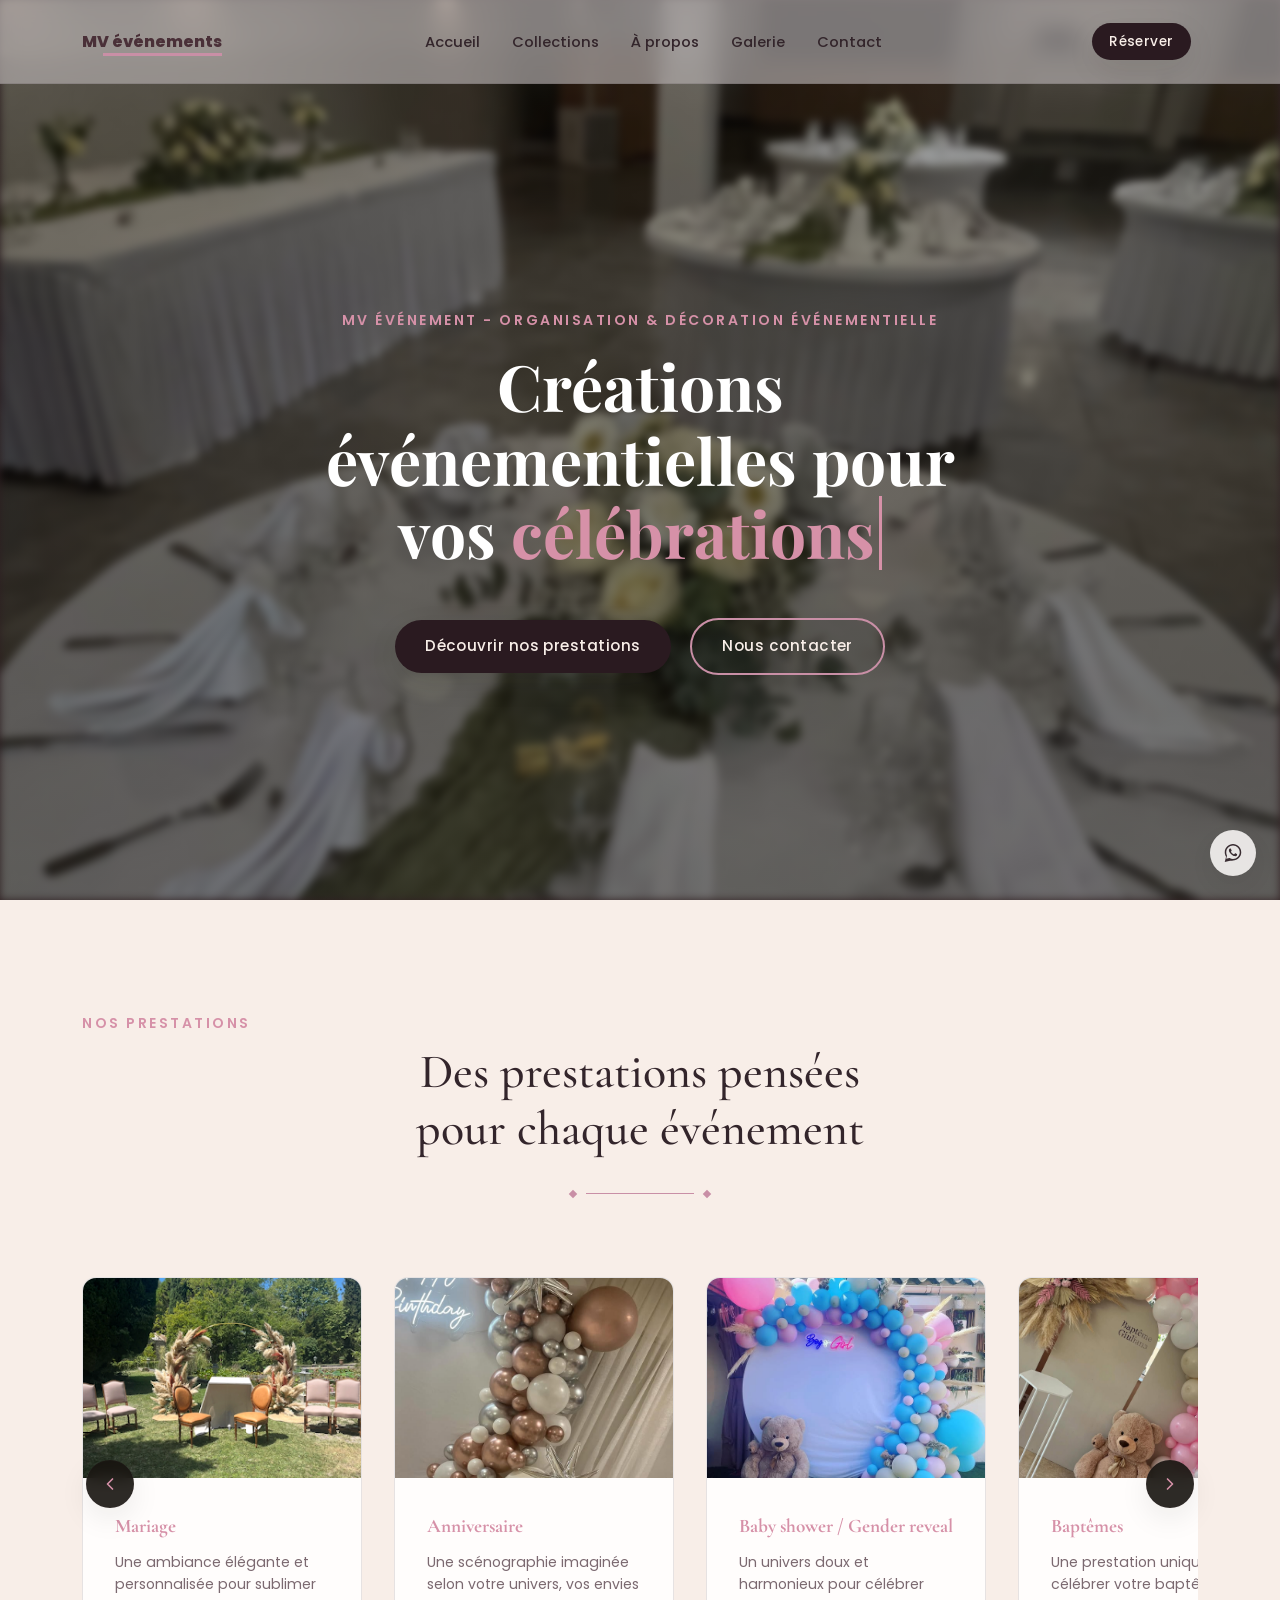
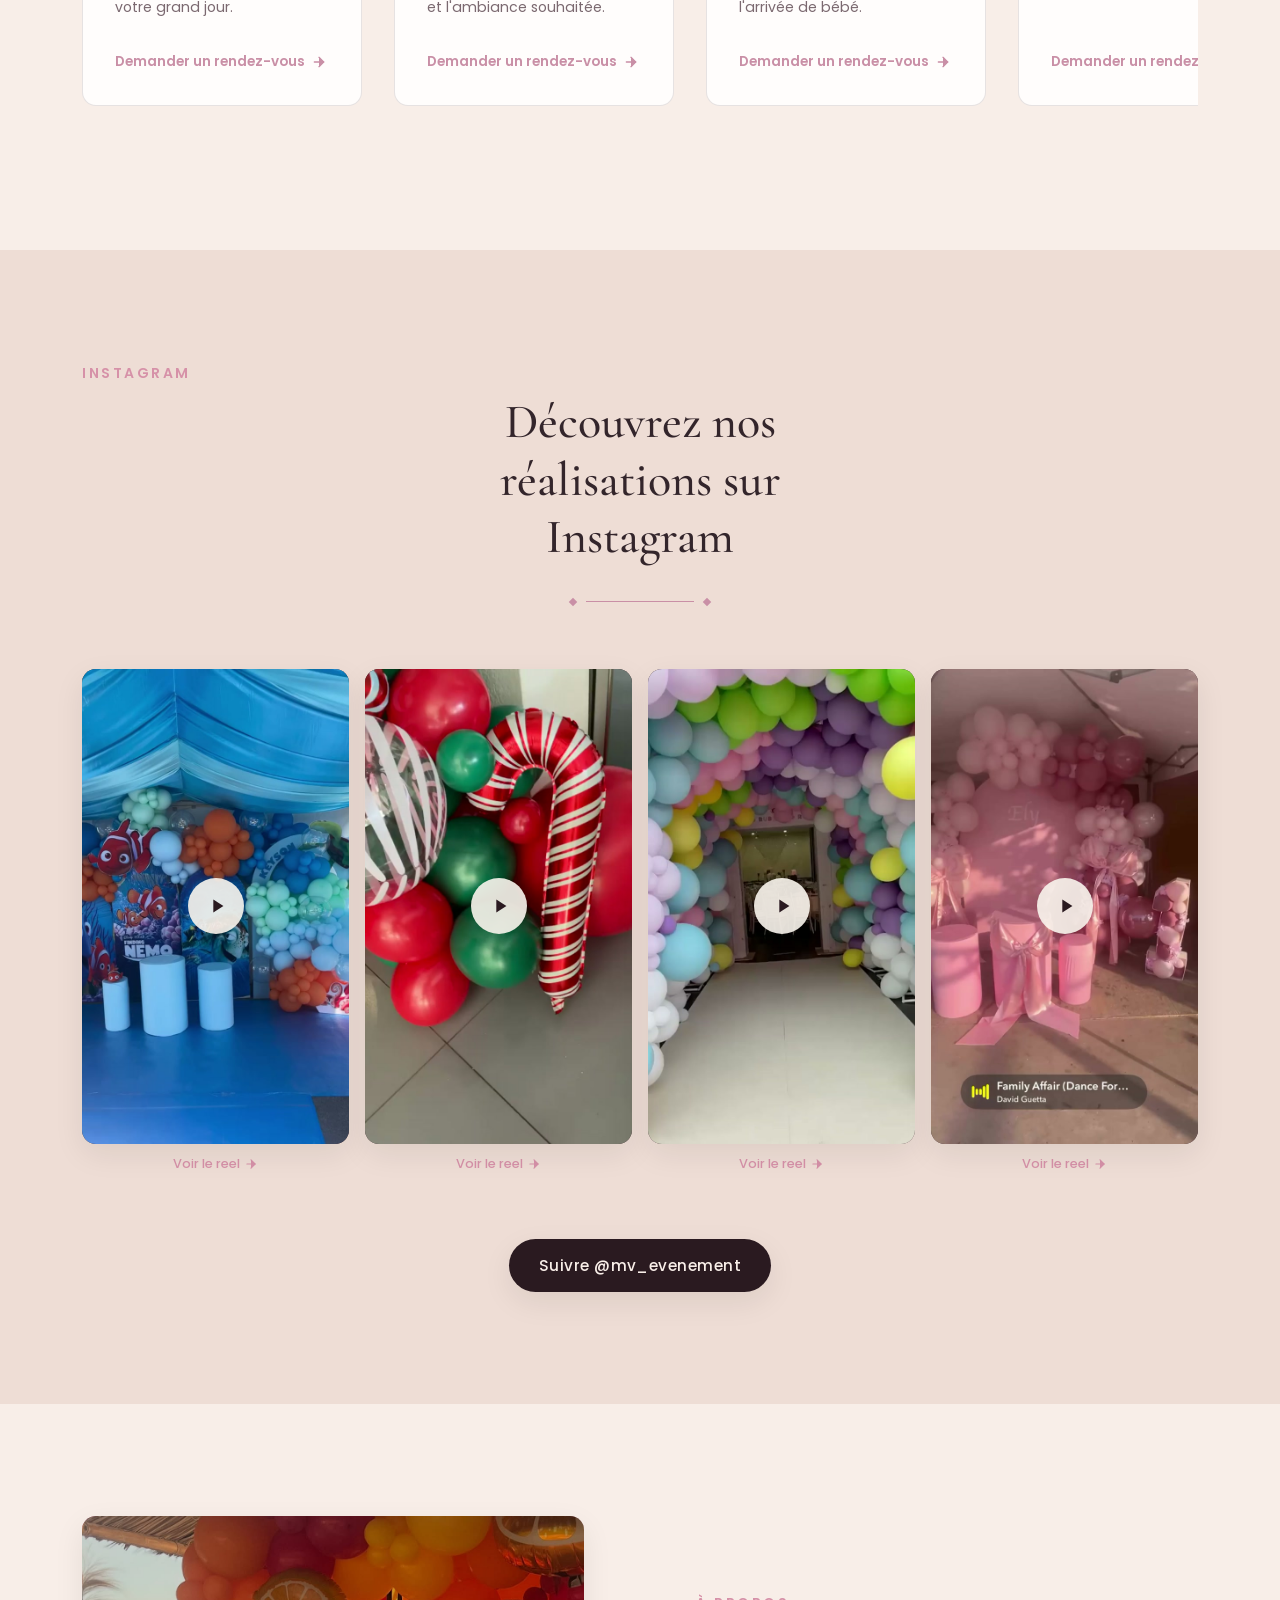
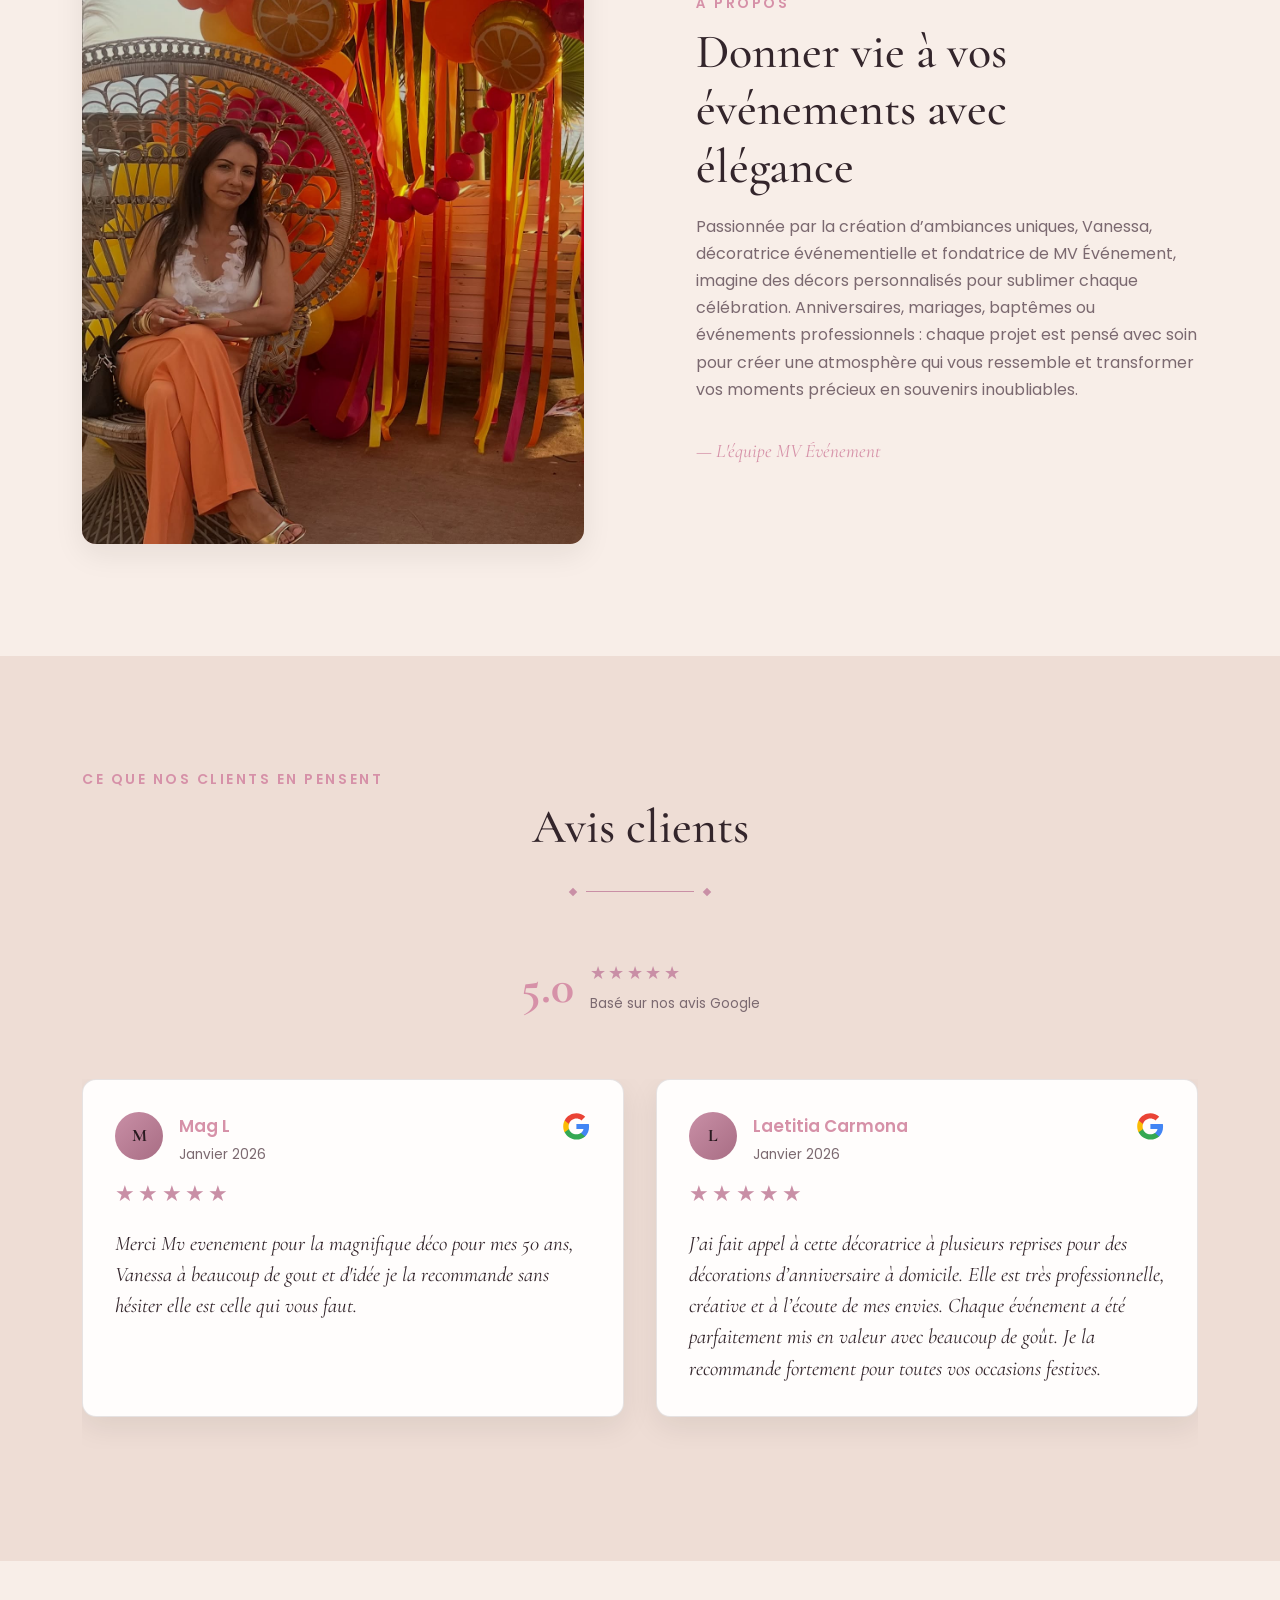
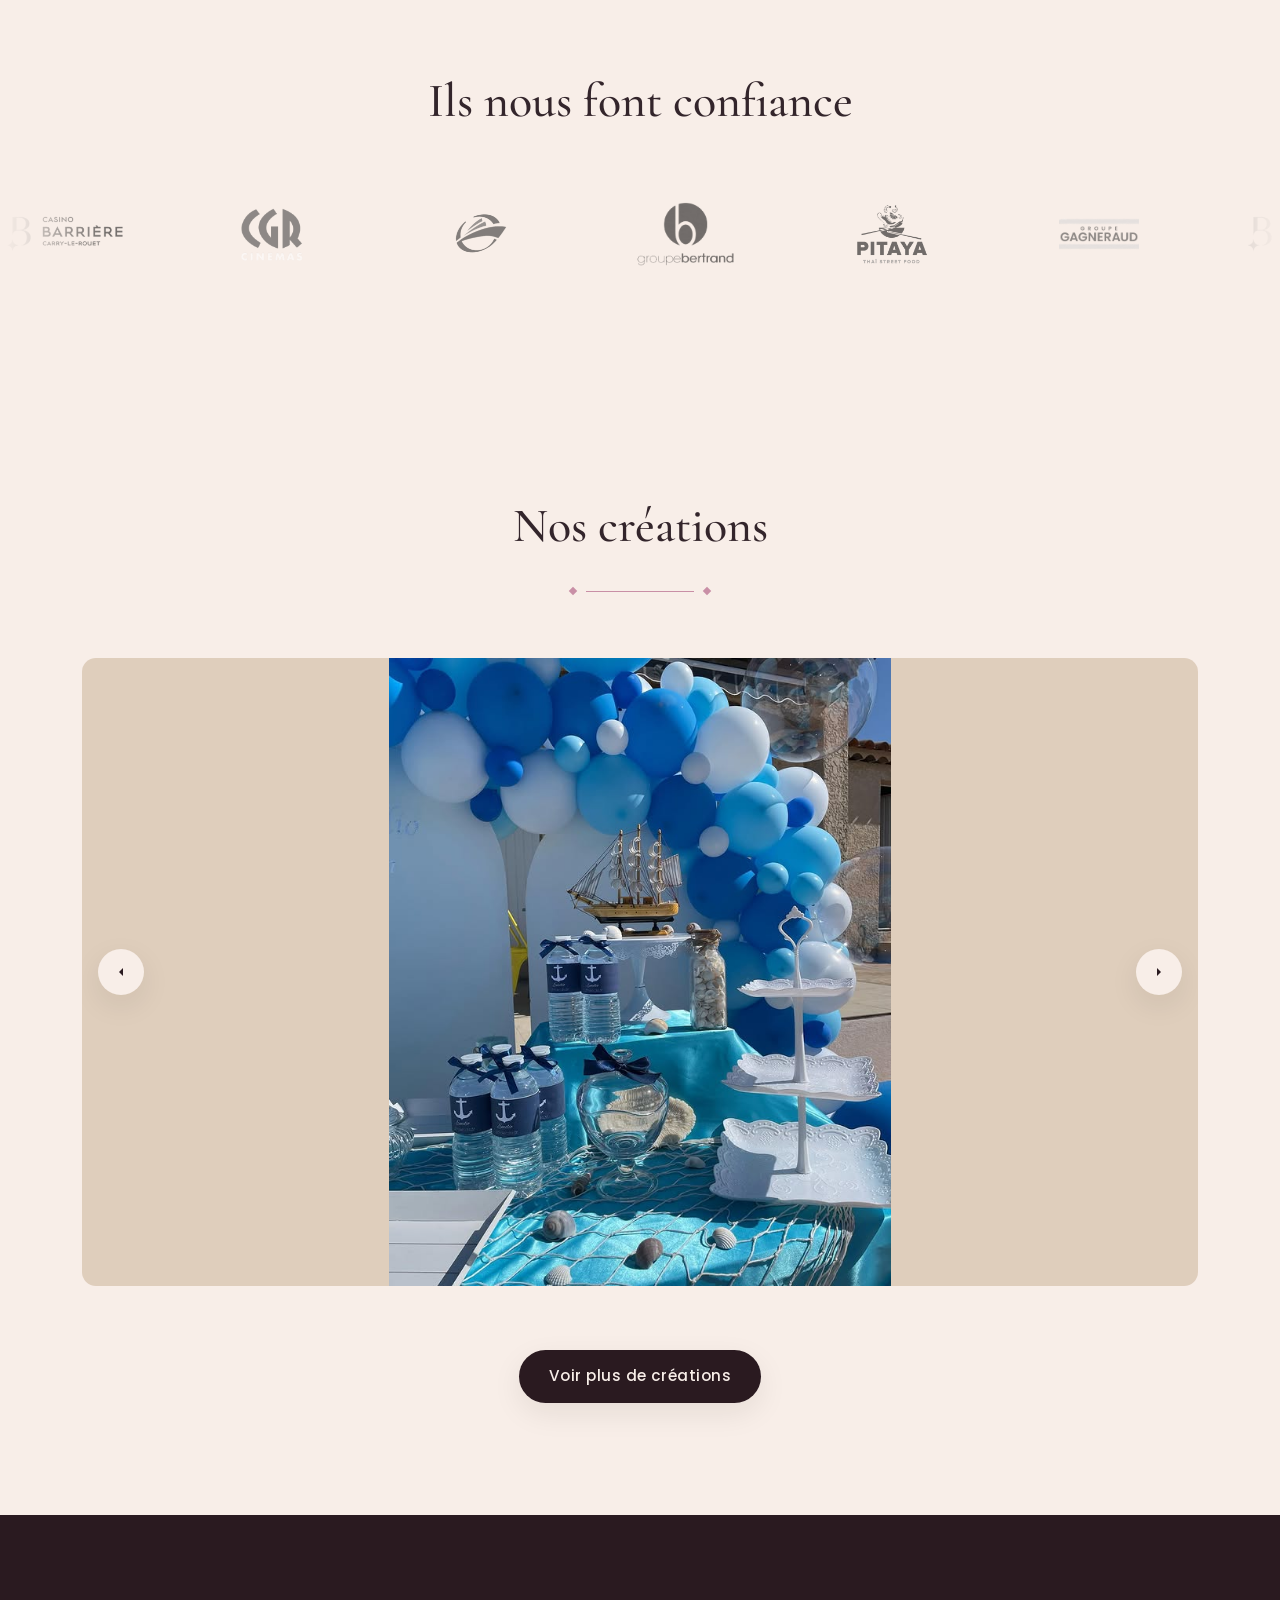
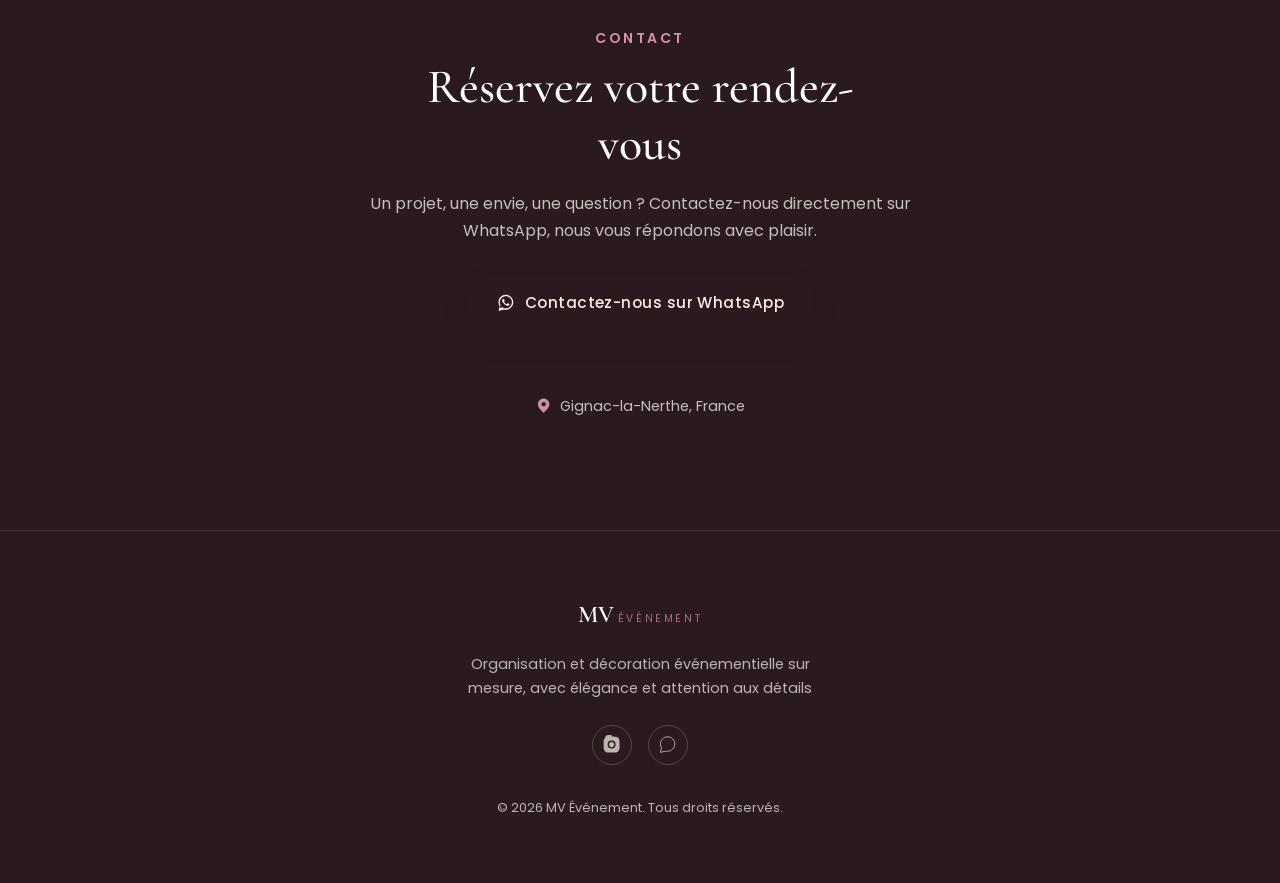
==== commit 7d1bc8ea: "revamped reviews & improved logos carousel" ====
--- a/index.html
+++ b/index.html
@@ -324,7 +324,7 @@
               </div>
               <a
                 class="ig-card__reel-link"
-                href="https://www.instagram.com/mv_evenement"
+                href="https://www.instagram.com/reel/DWG4O0kCAlh/"
                 target="_blank"
                 rel="noopener noreferrer"
               >
@@ -368,7 +368,7 @@
               </div>
               <a
                 class="ig-card__reel-link"
-                href="https://www.instagram.com/mv_evenement"
+                href="https://www.instagram.com/reel/C9xQQZSoyLU/"
                 target="_blank"
                 rel="noopener noreferrer"
               >
@@ -412,7 +412,7 @@
               </div>
               <a
                 class="ig-card__reel-link"
-                href="https://www.instagram.com/mv_evenement"
+                href="https://www.instagram.com/reel/C0meT9eIpwa/"
                 target="_blank"
                 rel="noopener noreferrer"
               >
@@ -456,7 +456,7 @@
               </div>
               <a
                 class="ig-card__reel-link"
-                href="https://www.instagram.com/mv_evenement"
+                href="https://www.instagram.com/reel/DZNsaV_IvI5/"
                 target="_blank"
                 rel="noopener noreferrer"
               >
@@ -514,130 +514,162 @@
         </div>
       </section>
 
-      <!-- ============ AVIS CLIENTS (widget + carrousel à points) ============ -->
-      <!-- ⚠️ À VÉRIFIER : les avis, la note, le nombre d'avis, les dates et le lien
-       "Écrire un avis" ci-dessous sont des exemples à remplacer par vos vraies données
-       Google (fiche Google Business Profile), sinon retirez la section : afficher de
-       faux avis peut être considéré comme trompeur. -->
+      <!-- ============ AVIS CLIENTS (style Trustindex) ============ -->
+      <!-- ⚠️ À VÉRIFIER : les avis ci-dessous sont des exemples à remplacer.
+       Utilise tes vrais avis Google (mêmes noms, dates, notes et textes que sur ta fiche Google Maps),
+       sinon retire cette section : afficher de faux avis peut être considéré comme trompeur. -->
       <section class="section reviews" id="avis">
         <div class="container">
           <p class="eyebrow">Ce que nos clients en pensent</p>
           <h2 class="section__title">Avis clients</h2>
           <div class="divider" aria-hidden="true"><span></span></div>
 
-          <div class="reviews__widget">
-            <div class="reviews__brand">
-              <span class="reviews__brand-logo" aria-hidden="true">MV</span>
-              <div class="reviews__brand-info">
-                <p class="reviews__brand-name">MV Événement</p>
-                <div class="reviews__brand-stars" aria-hidden="true">★★★★★</div>
-                <!-- ⚠️ À VÉRIFIER : note réelle et nombre d'avis Google -->
-                <p class="reviews__brand-count">5.0 · 6 avis Google</p>
-              </div>
+          <div class="reviews__summary">
+            <span class="reviews__score">5.0</span>
+            <div class="reviews__summary-details">
+              <div class="reviews__summary-stars" aria-hidden="true">★★★★★</div>
+              <p class="reviews__summary-text">
+                Basé sur nos avis Google
+              </p>
             </div>
-            <!-- ⚠️ À VÉRIFIER : remplacer par le lien direct vers votre fiche Google (bouton "avis") -->
-            <a
-              href="https://www.google.com/search?q=mv+evenement+gignac+la+nerthe+avis"
-              target="_blank"
-              rel="noopener noreferrer"
-              class="btn btn--outline btn--small reviews__write-btn"
-              >Écrire un avis</a
-            >
-          </div>
-
-          <div class="reviews__carousel">
-            <div class="reviews__track" id="reviewsTrack">
-              <article class="review-card">
-                <div class="review-card__top">
-                  <div class="review-card__header">
-                    <div class="review-card__identity">
-                      <span class="review-card__avatar" aria-hidden="true">M</span>
-                      <div class="review-card__review-id">
-                        <p class="review-card__author">
-                          Mag L
-                        </p>
-                        <!-- ⚠️ À VÉRIFIER : date réelle de l'avis (ex. "il y a 2 mois") -->
-                        <p class="review-card__date">Janvier 2026</p>
-                      </div>
+          </div>
+
+          <div class="reviews__grid">
+            <article class="review-card">
+              <div class="review-card__top">
+                <div class="review-card__header">
+                  <div class="review-card__identity">
+                    <span class="review-card__avatar" aria-hidden="true"
+                      >M</span
+                    >
+                    <div class="review-card__review-id">
+                      <p class="review-card__author">Mag L</p>
+                      <p class="review-card__date">Janvier 2026</p>
                     </div>
-                    <div class="review-card__stars" aria-label="5 étoiles">★★★★★</div>
                   </div>
-                </div>
-                <p class="review-card__text">
-                  Merci Mv evenement pour la magnifique déco pour mes 50 ans, Vanessa à beaucoup de gout et d'idée je la recommande sans hésiter elle est celle qui vous faut.
-                </p>
+                  <div class="review-card__stars" aria-label="5 étoiles">
+                    ★★★★★
+                  </div>
+                </div>
+
                 <div class="reviews__google-icon">
-                  <svg viewBox="0 0 24 24" width="22" height="22" xmlns="http://www.w3.org/2000/svg">
-                    <path d="M22.56 12.25c0-.78-.07-1.53-.2-2.25H12v4.26h5.92c-.26 1.37-1.04 2.53-2.21 3.31v2.77h3.57c2.08-1.92 3.28-4.74 3.28-8.09z" fill="#4285F4" />
-                    <path d="M12 23c2.97 0 5.46-.98 7.28-2.66l-3.57-2.77c-.98.66-2.23 1.06-3.71 1.06-2.86 0-5.29-1.93-6.16-4.53H2.18v2.84C3.99 20.53 7.7 23 12 23z" fill="#34A853" />
-                    <path d="M5.84 14.09c-.22-.66-.35-1.36-.35-2.09s.13-1.43.35-2.09V7.07H2.18C1.43 8.55 1 10.22 1 12s.43 3.45 1.18 4.93l2.85-2.22.81-.62z" fill="#FBBC05" />
-                    <path d="M12 5.38c1.62 0 3.06.56 4.21 1.64l3.15-3.15C17.45 2.09 14.97 1 12 1 7.7 1 3.99 3.47 2.18 7.07l3.66 2.84c.87-2.6 3.3-4.53 6.16-4.53z" fill="#EA4335" />
+                  <svg
+                    viewBox="0 0 24 24"
+                    width="48"
+                    height="48"
+                    xmlns="http://www.w3.org/2000/svg"
+                  >
+                    <path
+                      d="M22.56 12.25c0-.78-.07-1.53-.2-2.25H12v4.26h5.92c-.26 1.37-1.04 2.53-2.21 3.31v2.77h3.57c2.08-1.92 3.28-4.74 3.28-8.09z"
+                      fill="#4285F4"
+                    />
+                    <path
+                      d="M12 23c2.97 0 5.46-.98 7.28-2.66l-3.57-2.77c-.98.66-2.23 1.06-3.71 1.06-2.86 0-5.29-1.93-6.16-4.53H2.18v2.84C3.99 20.53 7.7 23 12 23z"
+                      fill="#34A853"
+                    />
+                    <path
+                      d="M5.84 14.09c-.22-.66-.35-1.36-.35-2.09s.13-1.43.35-2.09V7.07H2.18C1.43 8.55 1 10.22 1 12s.43 3.45 1.18 4.93l2.85-2.22.81-.62z"
+                      fill="#FBBC05"
+                    />
+                    <path
+                      d="M12 5.38c1.62 0 3.06.56 4.21 1.64l3.15-3.15C17.45 2.09 14.97 1 12 1 7.7 1 3.99 3.47 2.18 7.07l3.66 2.84c.87-2.6 3.3-4.53 6.16-4.53z"
+                      fill="#EA4335"
+                    />
                   </svg>
                 </div>
-              </article>
-
-              <article class="review-card">
-                <div class="review-card__top">
-                  <div class="review-card__header">
-                    <div class="review-card__identity">
-                      <span class="review-card__avatar" aria-hidden="true">L</span>
-                      <div class="review-card__review-id">
-                        <p class="review-card__author">
-                          Laetitia Carmona
-                        </p>
-                        <!-- ⚠️ À VÉRIFIER : date réelle de l'avis -->
-                        <p class="review-card__date">Janvier 2026</p>
-                      </div>
+              </div>
+
+              <p class="review-card__text">Merci Mv evenement pour la magnifique déco pour mes 50 ans, Vanessa à beaucoup de gout et d'idée je la recommande sans hésiter elle est celle qui vous faut.</p>
+            </article>
+
+            <article class="review-card">
+              <div class="review-card__top">
+                <div class="review-card__header">
+                  <div class="review-card__identity">
+                    <span class="review-card__avatar" aria-hidden="true"
+                      >L</span
+                    >
+                    <div class="review-card__review-id">
+                      <p class="review-card__author">Laetitia Carmona</p>
+                      <p class="review-card__date">Janvier 2026</p>
                     </div>
-                    <div class="review-card__stars" aria-label="5 étoiles">★★★★★</div>
                   </div>
-                </div>
-                <p class="review-card__text">
-                  J’ai fait appel à cette décoratrice à plusieurs reprises pour des décorations d’anniversaire à domicile. Elle est très professionnelle, créative et à l’écoute de mes envies. Chaque événement a été parfaitement mis en valeur avec beaucoup de goût. Je la recommande fortement pour toutes vos occasions festives.
-                </p>
+                  <div class="review-card__stars" aria-label="5 étoiles">
+                    ★★★★★
+                  </div>
+                </div>
+
                 <div class="reviews__google-icon">
-                  <svg viewBox="0 0 24 24" width="22" height="22" xmlns="http://www.w3.org/2000/svg">
-                    <path d="M22.56 12.25c0-.78-.07-1.53-.2-2.25H12v4.26h5.92c-.26 1.37-1.04 2.53-2.21 3.31v2.77h3.57c2.08-1.92 3.28-4.74 3.28-8.09z" fill="#4285F4" />
-                    <path d="M12 23c2.97 0 5.46-.98 7.28-2.66l-3.57-2.77c-.98.66-2.23 1.06-3.71 1.06-2.86 0-5.29-1.93-6.16-4.53H2.18v2.84C3.99 20.53 7.7 23 12 23z" fill="#34A853" />
-                    <path d="M5.84 14.09c-.22-.66-.35-1.36-.35-2.09s.13-1.43.35-2.09V7.07H2.18C1.43 8.55 1 10.22 1 12s.43 3.45 1.18 4.93l2.85-2.22.81-.62z" fill="#FBBC05" />
-                    <path d="M12 5.38c1.62 0 3.06.56 4.21 1.64l3.15-3.15C17.45 2.09 14.97 1 12 1 7.7 1 3.99 3.47 2.18 7.07l3.66 2.84c.87-2.6 3.3-4.53 6.16-4.53z" fill="#EA4335" />
+                  <svg
+                    viewBox="0 0 24 24"
+                    width="48"
+                    height="48"
+                    xmlns="http://www.w3.org/2000/svg"
+                  >
+                    <path
+                      d="M22.56 12.25c0-.78-.07-1.53-.2-2.25H12v4.26h5.92c-.26 1.37-1.04 2.53-2.21 3.31v2.77h3.57c2.08-1.92 3.28-4.74 3.28-8.09z"
+                      fill="#4285F4"
+                    />
+                    <path
+                      d="M12 23c2.97 0 5.46-.98 7.28-2.66l-3.57-2.77c-.98.66-2.23 1.06-3.71 1.06-2.86 0-5.29-1.93-6.16-4.53H2.18v2.84C3.99 20.53 7.7 23 12 23z"
+                      fill="#34A853"
+                    />
+                    <path
+                      d="M5.84 14.09c-.22-.66-.35-1.36-.35-2.09s.13-1.43.35-2.09V7.07H2.18C1.43 8.55 1 10.22 1 12s.43 3.45 1.18 4.93l2.85-2.22.81-.62z"
+                      fill="#FBBC05"
+                    />
+                    <path
+                      d="M12 5.38c1.62 0 3.06.56 4.21 1.64l3.15-3.15C17.45 2.09 14.97 1 12 1 7.7 1 3.99 3.47 2.18 7.07l3.66 2.84c.87-2.6 3.3-4.53 6.16-4.53z"
+                      fill="#EA4335"
+                    />
                   </svg>
                 </div>
-              </article>
+              </div>
+
+              <p class="review-card__text">J’ai fait appel à cette décoratrice à plusieurs reprises pour des décorations d’anniversaire à domicile.
+                                            Elle est très professionnelle, créative et à l’écoute de mes envies.
+                                            Chaque événement a été parfaitement mis en valeur avec beaucoup de goût.
+                                            Je la recommande fortement pour toutes vos occasions festives.</p>
+            </article>
+          </div>
+        </div>
+      </section>
+
+      <section class="section trust">
+        <div class="container">
+          <h2 class="section__title">Ils nous font confiance</h2>
+        </div>
+        <div class="logos">
+          <div class="logos__track">
+            <div class="logos__group">
+              <img src="assets/images/logos/casino_barriere.webp" alt="Casino Barrière" class="trust__image">
+              <img src="assets/images/logos/cgrcinema.webp" alt="CGR Cinema" class="trust__image">
+              <img src="assets/images/logos/CSE_CMA_CGM.webp" alt="CSE CMA CGM" class="trust__image">
+              <img src="assets/images/logos/groupe_bertrand.webp" alt="Groupe Bertrand" class="trust__image">
+              <img src="assets/images/logos/pitaya.webp" alt="Pitaya" class="trust__image">
+              <img src="assets/images/logos/societe_gagneraud.webp" alt="Société Gagneraud" class="trust__image">
             </div>
-          </div>
-
-          <div class="reviews__dots" id="reviewsDots" aria-hidden="true"></div>
-        </div>
-      </section>
-
-      <!-- ============ ILS NOUS FONT CONFIANCE — LOGOS DÉFILANTS ============ -->
-      <!-- ⚠️ À VÉRIFIER : remplacez chaque <span class="trust__logo"> par une image de
-       logo réelle, par exemple :
-       <img class="trust__logo" src="assets/images/partenaire-1.svg" alt="Nom du partenaire" loading="lazy">
-       Gardez la liste dupliquée deux fois (le 2e jeu a aria-hidden="true") pour que la
-       boucle de défilement soit continue et sans coupure. -->
-      <section class="section trust" id="confiance" aria-label="Ils nous font confiance">
-        <div class="container">
-          <h2 class="section__title">Ils nous ont fait confiance</h2>
-          <div class="divider" aria-hidden="true"><span></span></div>
-        </div>
-
-        <div class="trust__marquee">
-          <div class="trust__track" role="list">
-            <img class="trust__logo" src="assets/images/logos/casino_barriere.webp" alt="Casino Barrière de Carry" loading="lazy"></img>
-            <img src="assets/images/logos/cgrcinema.webp" alt="Cinéma CGR de Vitrolles" loading="lazy" class="trust__logo">
-            <img src="assets/images/logos/CSE_CMA_CGM.webp" alt="CSE CMA CGM" class="trust__logo" loading="lazy">
-            <img src="assets/images/logos/groupe_bertrand.webp" alt="Groupe Bertrand" class="trust__logo" loading="lazy">
-            <img src="assets/images/logos/societe_gagneraud.webp" alt="Société Gagneraud" class="trust__logo" loading="lazy">
-            <img src="assets/images/logos/pitaya.webp" alt="Pittaya" class="trust__logo" loading="lazy">
-            <!-- Duplication du jeu de logos ci-dessus pour boucler le défilement sans coupure -->
-            <img class="trust__logo" src="assets/images/logos/casino_barriere.webp" alt="Casino Barrière de Carry" loading="lazy" aria-hidden="true"></img>
-            <img src="assets/images/logos/cgrcinema.webp" alt="Cinéma CGR de Vitrolles" loading="lazy" class="trust__logo" aria-hidden="true">
-            <img src="assets/images/logos/CSE_CMA_CGM.webp" alt="CSE CMA CGM" class="trust__logo" loading="lazy" aria-hidden="true">
-            <img src="assets/images/logos/groupe_bertrand.webp" alt="Groupe Bertrand" class="trust__logo" loading="lazy" aria-hidden="true">
-            <img src="assets/images/logos/societe_gagneraud.webp" alt="Société Gagneraud" class="trust__logo" loading="lazy" aria-hidden="true">
-            <img src="assets/images/logos/pitaya.webp" alt="Pittaya" class="trust__logo" loading="lazy" aria-hidden="true">
+
+            <div class="logos__group" aria-hidden="true">
+              <img src="assets/images/logos/casino_barriere.webp" alt="" class="trust__image">
+              <img src="assets/images/logos/cgrcinema.webp" alt="" class="trust__image">
+              <img src="assets/images/logos/CSE_CMA_CGM.webp" alt="" class="trust__image">
+              <img src="assets/images/logos/groupe_bertrand.webp" alt="" class="trust__image">
+              <img src="assets/images/logos/pitaya.webp" alt="" class="trust__image">
+              <img src="assets/images/logos/societe_gagneraud.webp" alt="" class="trust__image">
+            </div>  
+            <div class="logos__group" aria-hidden="true">
+              <img src="assets/images/logos/casino_barriere.webp" alt="" class="trust__image">
+              <img src="assets/images/logos/cgrcinema.webp" alt="" class="trust__image">
+              <img src="assets/images/logos/CSE_CMA_CGM.webp" alt="" class="trust__image">
+              <img src="assets/images/logos/groupe_bertrand.webp" alt="" class="trust__image">
+              <img src="assets/images/logos/pitaya.webp" alt="" class="trust__image">
+              <img src="assets/images/logos/societe_gagneraud.webp" alt="" class="trust__image">
+            </div>               
+            
+          </div>
+
+         
           </div>
         </div>
       </section>
@@ -749,7 +781,7 @@
 
           <!-- ⚠️ À VÉRIFIER : numéro WhatsApp à remplacer par le vôtre (format wa.me/33XXXXXXXXX) -->
           <a
-            href="https://wa.me/33652282930"
+            href="https://wa.me/33609098516"
             target="_blank"
             rel="noopener noreferrer"
             class="btn btn--gold contact__btn"
--- a/style.css
+++ b/style.css
@@ -7,47 +7,47 @@
 
 :root {
   /* Couleurs — thème clair, accent doré */
-  --color-ink: #2A1A20;
-  --color-ink-light: #4A3038;
-  --color-cream: #F8EEE8;
-  --color-cream-dark: #EEDDD5;
-  --color-surface: #FFFDFC;
-  --color-text: #33252B;
-  --color-text-muted: #7B6970;
-  --color-gold: #C98FA6;
-  --color-gold-dark: #A86D84;
+  --color-ink: #2a1a20;
+  --color-ink-light: #4a3038;
+  --color-cream: #f8eee8;
+  --color-cream-dark: #eeddd5;
+  --color-surface: #fffdfc;
+  --color-text: #33252b;
+  --color-text-muted: #7b6970;
+  --color-gold: #c98fa6;
+  --color-gold-dark: #a86d84;
   --color-gold-light: #d691a8;
-  --color-burgundy: #B45C78;
-  --color-white: #FFFFFF;
+  --color-burgundy: #b45c78;
+  --color-white: #ffffff;
   --color-border: rgba(51, 37, 43, 0.12);
- 
+
   /* Typographie */
-  --font-display: 'Cormorant Garamond', Georgia, serif;
-  --font-body: 'Poppins', 'Segoe UI', sans-serif;
- 
+  --font-display: "Cormorant Garamond", Georgia, serif;
+  --font-body: "Poppins", "Segoe UI", sans-serif;
+
   --fs-h1: clamp(2.4rem, 5vw + 1rem, 4.6rem);
   --fs-h2: clamp(1.9rem, 3vw + 1rem, 3rem);
   --fs-h3: clamp(1.3rem, 1.5vw + 1rem, 1.6rem);
   --fs-body: 1rem;
   --fs-small: 0.875rem;
- 
+
   /* Espacements */
   --space-xs: 0.5rem;
   --space-sm: 1rem;
   --space-md: 2rem;
   --space-lg: 4rem;
   --space-xl: 7rem;
- 
+
   --container-width: 1180px;
   --radius-sm: 6px;
   --radius-md: 14px;
   --radius-full: 999px;
- 
+
   --transition-fast: 0.2s ease;
   --transition-mid: 0.4s ease;
   --shadow-soft: 0 10px 30px rgba(28, 23, 18, 0.08);
   --shadow-strong: 0 20px 50px rgba(28, 23, 18, 0.18);
- 
+
   --header-height: 84px;
 }
 
@@ -206,15 +206,19 @@
 
 .divider::before,
 .divider::after {
-  content: '';
+  content: "";
   width: 6px;
   height: 6px;
   background: var(--color-gold);
   transform: rotate(45deg);
 }
 
-.divider::before { margin-inline-end: 10px; }
-.divider::after { margin-inline-start: 10px; }
+.divider::before {
+  margin-inline-end: 10px;
+}
+.divider::after {
+  margin-inline-start: 10px;
+}
 
 /* ==========================================================================
    BOUTONS
@@ -229,9 +233,13 @@
   font-size: 0.95rem;
   letter-spacing: 0.03em;
   padding: 0.9em 2em;
-  margin: 0 .5em;
+  margin: 0 0.5em;
   border-radius: var(--radius-full);
-  transition: background var(--transition-fast), color var(--transition-fast), transform var(--transition-fast), border-color var(--transition-fast);
+  transition:
+    background var(--transition-fast),
+    color var(--transition-fast),
+    transform var(--transition-fast),
+    border-color var(--transition-fast);
 }
 
 .btn:hover {
@@ -348,7 +356,7 @@
 }
 
 .main-nav__link::after {
-  content: '';
+  content: "";
   position: absolute;
   inset-inline: 0;
   bottom: 0;
@@ -385,7 +393,9 @@
   height: 2px;
   width: 100%;
   background: var(--color-text);
-  transition: transform var(--transition-fast), opacity var(--transition-fast);
+  transition:
+    transform var(--transition-fast),
+    opacity var(--transition-fast);
 }
 
 .burger[aria-expanded="true"] .burger__bar:nth-child(1) {
@@ -409,7 +419,11 @@
   align-items: center;
   justify-content: center;
   padding-top: var(--header-height);
-  background: linear-gradient(160deg, var(--color-ink) 0%, var(--color-ink-light) 100%);
+  background: linear-gradient(
+    160deg,
+    var(--color-ink) 0%,
+    var(--color-ink-light) 100%
+  );
   overflow: hidden;
 }
 
@@ -426,7 +440,11 @@
 .hero__overlay {
   position: absolute;
   inset: 0;
-  background: linear-gradient(180deg, rgba(28, 23, 18, 0.25) 0%, rgba(28, 23, 18, 0.45) 100%);
+  background: linear-gradient(
+    180deg,
+    rgba(28, 23, 18, 0.25) 0%,
+    rgba(28, 23, 18, 0.45) 100%
+  );
 }
 
 .hero__content {
@@ -459,7 +477,9 @@
 }
 
 @keyframes hero-caret-blink {
-  50% { border-color: transparent; }
+  50% {
+    border-color: transparent;
+  }
 }
 
 .hero__btn {
@@ -506,7 +526,11 @@
   align-items: center;
   justify-content: center;
   box-shadow: var(--shadow-soft);
-  transition: background var(--transition-mid), border-color var(--transition-mid), box-shadow var(--transition-mid), transform var(--transition-mid);
+  transition:
+    background var(--transition-mid),
+    border-color var(--transition-mid),
+    box-shadow var(--transition-mid),
+    transform var(--transition-mid);
 }
 
 .carousel__arrow svg {
@@ -532,8 +556,12 @@
   transform: translateY(-50%) scale(0.96);
 }
 
-.carousel__arrow--left { left: 4px; }
-.carousel__arrow--right { right: 4px; }
+.carousel__arrow--left {
+  left: 4px;
+}
+.carousel__arrow--right {
+  right: 4px;
+}
 
 .carousel__arrow.disabled {
   opacity: 0.3;
@@ -569,7 +597,9 @@
   border: 1px solid var(--color-border);
   border-radius: var(--radius-md);
   overflow: hidden;
-  transition: transform var(--transition-mid), box-shadow var(--transition-mid);
+  transition:
+    transform var(--transition-mid),
+    box-shadow var(--transition-mid);
   display: flex;
   flex-direction: column;
 }
@@ -584,7 +614,11 @@
   height: 200px;
   overflow: hidden;
   position: relative;
-  background: linear-gradient(135deg, var(--color-gold-light), var(--color-cream-dark));
+  background: linear-gradient(
+    135deg,
+    var(--color-gold-light),
+    var(--color-cream-dark)
+  );
 }
 
 .card__image img {
@@ -599,7 +633,7 @@
 }
 
 .card__image.is-placeholder::after {
-  content: '✦';
+  content: "✦";
   position: absolute;
   inset: 0;
   display: flex;
@@ -640,7 +674,9 @@
   font-weight: 600;
   color: var(--color-gold);
   width: fit-content;
-  transition: gap var(--transition-mid), color var(--transition-mid);
+  transition:
+    gap var(--transition-mid),
+    color var(--transition-mid);
 }
 
 .card__link:hover {
@@ -706,7 +742,9 @@
   display: flex;
   align-items: center;
   justify-content: center;
-  transition: transform var(--transition-fast), background var(--transition-fast);
+  transition:
+    transform var(--transition-fast),
+    background var(--transition-fast);
 }
 
 .ig-card__play svg {
@@ -733,7 +771,9 @@
   font-size: 0.8rem;
   font-weight: 500;
   color: var(--color-gold-light);
-  transition: color var(--transition-fast), gap var(--transition-fast);
+  transition:
+    color var(--transition-fast),
+    gap var(--transition-fast);
 }
 
 .ig-card__reel-link:hover {
@@ -767,7 +807,11 @@
   aspect-ratio: 4 / 5;
   border-radius: var(--radius-md);
   overflow: hidden;
-  background: linear-gradient(135deg, var(--color-gold-light), var(--color-cream-dark));
+  background: linear-gradient(
+    135deg,
+    var(--color-gold-light),
+    var(--color-cream-dark)
+  );
   box-shadow: var(--shadow-soft);
   position: relative;
 }
@@ -779,7 +823,7 @@
 }
 
 .approach__media.is-placeholder::after {
-  content: '✦';
+  content: "✦";
   position: absolute;
   inset: 0;
   display: flex;
@@ -803,99 +847,64 @@
 }
 
 /* ==========================================================================
-   AVIS CLIENTS — widget + carrousel à points
+   AVIS CLIENTS — style Trustindex
    ========================================================================== */
 
 .reviews {
   background: var(--color-cream-dark);
 }
 
-/* Bandeau récapitulatif (logo, note, nombre d'avis, bouton "Écrire un avis") */
-.reviews__widget {
-  display: flex;
-  flex-wrap: wrap;
-  align-items: center;
-  justify-content: space-between;
+.reviews__summary {
+  display: flex;
+  align-items: center;
+  justify-content: center;
   gap: var(--space-sm);
   margin-top: var(--space-lg);
-  padding: var(--space-sm) var(--space-md);
-  background: var(--color-surface);
-  border: 1px solid var(--color-border);
-  border-radius: var(--radius-md);
-  box-shadow: var(--shadow-soft);
-  max-width: 640px;
-  margin-inline: auto;
-}
-
-.reviews__brand {
-  display: flex;
-  align-items: center;
-  gap: var(--space-sm);
-}
-
-.reviews__brand-logo {
-  flex-shrink: 0;
-  width: 52px;
-  height: 52px;
-  border-radius: 50%;
-  display: flex;
-  align-items: center;
-  justify-content: center;
-  background: var(--color-ink);
-  color: var(--color-cream);
+}
+
+.reviews__score {
   font-family: var(--font-display);
+  font-size: 3rem;
   font-weight: 700;
-  font-size: 1.15rem;
-  letter-spacing: 0.02em;
-}
-
-.reviews__brand-name {
-  font-family: var(--font-display);
-  font-weight: 700;
-  font-size: 1.15rem;
-  color: var(--color-text);
-}
-
-.reviews__brand-stars {
+  line-height: 1;
+  color: var(--color-gold-light);
+}
+
+.reviews__summary-details {
+  text-align: start;
+}
+
+.reviews__summary-stars {
   color: var(--color-gold);
-  letter-spacing: 0.12em;
-  font-size: 0.95rem;
-  margin-block: 0.15em;
-}
-
-.reviews__brand-count {
-  font-size: 0.82rem;
+  letter-spacing: 0.15em;
+  font-size: 1.1rem;
+}
+
+.reviews__summary-text {
+  font-size: 0.85rem;
   color: var(--color-text-muted);
-}
-
-/* Le bouton outline a été pensé pour un fond sombre : on l'adapte au fond clair ici */
-.reviews .btn--outline {
-  color: var(--color-ink);
-  border-color: var(--color-gold-dark);
-  background: transparent;
-}
-
-.reviews .btn--outline:hover {
-  background: var(--color-gold);
-  color: var(--color-ink);
-}
-
-/* Carrousel d'avis — une carte visible à la fois, pilotée par des points */
-.reviews__carousel {
-  max-width: 640px;
-  margin: var(--space-lg) auto 0;
-  overflow: hidden;
-  border-radius: var(--radius-md);
-}
-
-.reviews__track {
-  display: flex;
-  transition: transform var(--transition-mid);
+  margin-top: 0.2em;
+}
+
+.reviews__grid {
+  display: flex;
+  overflow-x: auto;
+  scroll-snap-type: x mandatory;
+  scrollbar-width: none;
+  -ms-overflow-style: none;
+  gap: var(--space-md);
+  margin-top: var(--space-lg);
+  padding-bottom: var(--space-md);
+}
+
+.reviews__grid::-webkit-scrollbar {
+  display: none;
 }
 
 .review-card {
-  flex: 0 0 100%;
-  width: 100%;
+  flex: 0 1 85%;
+  max-width: 600px;
+  min-width: 280px;
   background: var(--color-surface);
   border: 1px solid var(--color-border);
   border-radius: var(--radius-md);
@@ -919,12 +928,6 @@
   flex-direction: column;
 }
 
-.review-card__identity {
-  display: flex;
-  flex-direction: row;
-  gap: var(--space-sm);
-}
-
 .review-card__avatar {
   flex-shrink: 0;
   width: 48px;
@@ -933,11 +936,21 @@
   display: flex;
   align-items: center;
   justify-content: center;
-  background: linear-gradient(135deg, var(--color-gold), var(--color-gold-dark));
+  background: linear-gradient(
+    135deg,
+    var(--color-gold),
+    var(--color-gold-dark)
+  );
   color: var(--color-ink);
   font-family: var(--font-display);
   font-weight: 700;
   font-size: 1.1rem;
+}
+
+.review-card__identity {
+  display: flex;
+  flex-direction: row;
+  gap: var(--space-sm);
 }
 
 .review-card__author {
@@ -945,12 +958,6 @@
   font-weight: 600;
   color: var(--color-gold-light);
   margin-bottom: 0.15em;
-}
-
-.review-card__date {
-  text-align: left;
-  font-size: 0.85rem;
-  color: var(--color-text-muted);
 }
 
 .review-card__stars {
@@ -967,18 +974,35 @@
   text-align: auto;
 }
 
-.reviews__google-icon {
-  margin-top: var(--space-sm);
-  display: flex;
-  justify-content: flex-end;
-}
-
-/* Points de pagination du carrousel d'avis */
+.review-card__date {
+  text-align: left;
+  font-size: 0.85rem;
+  color: var(--color-text-muted);
+}
+
+.reviews__google-icon svg {
+  width: 1.8rem;
+  height: 1.8rem;
+}
+
+.reviews__arrow {
+  width: 42px;
+  height: 42px;
+  border-radius: 50%;
+  border: 1px solid var(--color-border);
+  display: flex;
+  align-items: center;
+  justify-content: center;
+  transition: background var(--transition-fast);
+}
+
+.reviews__arrow:hover {
+  background: var(--color-gold-light);
+}
+
 .reviews__dots {
   display: flex;
-  justify-content: center;
   gap: 0.5em;
-  margin-top: var(--space-md);
 }
 
 .reviews__dot {
@@ -986,8 +1010,9 @@
   height: 8px;
   border-radius: 50%;
   background: var(--color-border);
-  transition: background var(--transition-fast), transform var(--transition-fast);
-  cursor: pointer;
+  transition:
+    background var(--transition-fast),
+    transform var(--transition-fast);
 }
 
 .reviews__dot.is-active {
@@ -995,93 +1020,114 @@
   transform: scale(1.3);
 }
 
-.reviews__certified {
-  display: flex;
-  align-items: center;
-  justify-content: center;
-  gap: 0.5em;
-  margin-top: var(--space-md);
-  font-size: 0.85rem;
-  color: var(--color-text-muted);
-}
-
-.reviews__certified-icon {
-  width: 1.1em;
-  height: 1.1em;
-  color: var(--color-gold-dark);
-}
-
-/* ==========================================================================
-   ILS NOUS FONT CONFIANCE — logos défilants
-   ========================================================================== */
-
-.trust {
-  background: var(--color-cream);
+/* ========================================================================== TRUST SECTION ========================================================================== */
+.section.trust {
+  display: flex;
+  flex-direction: column;
+  align-items: center;
   overflow: hidden;
-  padding-block: var(--space-lg) var(--space-xl);
-}
-
-.trust__marquee {
+} /* ---------- Carousel ---------- */
+.logos {
   position: relative;
   width: 100%;
-  overflow: hidden;
-  margin-top: var(--space-lg);
-  -webkit-mask-image: linear-gradient(90deg, transparent, #000 8%, #000 92%, transparent);
-  mask-image: linear-gradient(90deg, transparent, #000 8%, #000 92%, transparent);
-}
-
-.trust__track {
-  display: flex;
-  align-items: center;
-  gap: var(--space-xl);
+  overflow-x: auto;
+  overflow-y: hidden;
+  margin-top: var(--space-lg); /* Permet le scroll tactile sur mobile */
+  touch-action: pan-x; /* Cache la scrollbar */
+  scrollbar-width: none; /* Fondu sur les côtés */
+  mask-image: linear-gradient(
+    to right,
+    transparent 0%,
+    black 8%,
+    black 92%,
+    transparent 100%
+  );
+  -webkit-mask-image: linear-gradient(
+    to right,
+    transparent 0%,
+    black 8%,
+    black 92%,
+    transparent 100%
+  );
+}
+.logos::-webkit-scrollbar {
+  display: none;
+} /* ---------- Track ---------- */
+.logos__track {
+  display: flex;
   width: max-content;
-  animation: trust-scroll 26s linear infinite;
-}
-
-.trust__marquee:hover .trust__track {
+  animation: logo-scroll 36s linear infinite;
+  will-change: transform;
+} /* Pause quand on passe dessus */
+.logos:hover .logos__track {
   animation-play-state: paused;
-}
-
-@keyframes trust-scroll {
-  from { transform: translateX(0); }
-  to { transform: translateX(-50%); }
-}
-
-/* Placeholder texte : à remplacer par des <img class="trust__logo" src="..." alt="..."> */
-.trust__logo {
-  flex: 0 0 auto;
-  display: flex;
-  align-items: center;
+} /* ---------- Groups ---------- */
+.logos__group {
+  display: flex;
+  align-items: center;
+  gap: clamp(3rem, 6vw, 7rem);
+  padding-right: clamp(3rem, 6vw, 7rem);
+  flex-shrink: 0;
+} /* ---------- Logos ---------- */
+.trust__image {
+  width: 130px;
   height: 80px;
-  font-family: var(--font-display);
-  font-size: 1.1rem;
-  font-weight: 600;
-  color: var(--color-text-muted);
-  white-space: nowrap;
-  opacity: 0.7;
-  filter: grayscale(1);
-  transition: opacity var(--transition-fast), filter var(--transition-fast);
-}
-
-/* Quand ce sera un <img>, cette règle garde une hauteur cohérente */
-img.trust__logo {
-  width: auto;
   object-fit: contain;
-}
-
-.trust__logo:hover {
+  filter: grayscale(100%);
+  opacity: 0.55;
+  transition:
+    filter var(--transition-fast),
+    opacity var(--transition-fast),
+    transform var(--transition-fast);
+  flex-shrink: 0;
+}
+.trust__image:hover {
+  filter: grayscale(0%);
   opacity: 1;
-  filter: grayscale(0);
-}
-
+  transform: scale(1.08);
+} /* ---------- Animation ---------- */
+@keyframes logo-scroll {
+  from {
+    transform: translateX(0);
+  }
+  to {
+    transform: translateX(-50%);
+  }
+} /* ---------- Mobile ---------- */
+@media (max-width: 768px) {
+  .logos {
+    /* * Sur mobile, on laisse l'utilisateur contrôler * le défilement avec son doigt. */
+    overflow-x: auto; /* * On désactive l'animation automatique. * Le carousel devient un vrai scroll tactile. */
+    mask-image: linear-gradient(
+      to right,
+      transparent 0%,
+      black 5%,
+      black 95%,
+      transparent 100%
+    );
+    -webkit-mask-image: linear-gradient(
+      to right,
+      transparent 0%,
+      black 5%,
+      black 95%,
+      transparent 100%
+    );
+  }
+  .logos__track {
+    animation: none;
+  }
+  .logos__group {
+    gap: 3rem;
+    padding-right: 3rem;
+  }
+  .trust__image {
+    width: 105px;
+    height: 65px;
+  }
+} /* ---------- Reduced motion ---------- */
 @media (prefers-reduced-motion: reduce) {
-  .trust__track {
+  .logos__track {
     animation: none;
-    overflow-x: auto;
-    scrollbar-width: none;
-  }
-  .trust__track::-webkit-scrollbar {
-    display: none;
   }
 }
 
@@ -1116,7 +1162,7 @@
 }
 
 .gallery__slide.is-placeholder::after {
-  content: 'Failed to load ressource';
+  content: "Failed to load ressource";
   position: absolute;
   inset: 0;
   display: flex;
@@ -1149,8 +1195,12 @@
   background: var(--color-gold);
 }
 
-.gallery__arrow--prev { inset-inline-start: var(--space-sm); }
-.gallery__arrow--next { inset-inline-end: var(--space-sm); }
+.gallery__arrow--prev {
+  inset-inline-start: var(--space-sm);
+}
+.gallery__arrow--next {
+  inset-inline-end: var(--space-sm);
+}
 
 .gallery__cta {
   display: flex;
@@ -1247,7 +1297,9 @@
   display: flex;
   align-items: center;
   justify-content: center;
-  transition: background var(--transition-fast), border-color var(--transition-fast);
+  transition:
+    background var(--transition-fast),
+    border-color var(--transition-fast);
 }
 
 .site-footer__socials a:hover {
@@ -1280,7 +1332,10 @@
   box-shadow: var(--shadow-soft);
   opacity: 0.85;
   z-index: 400;
-  transition: opacity var(--transition-fast), transform var(--transition-fast), background var(--transition-fast);
+  transition:
+    opacity var(--transition-fast),
+    transform var(--transition-fast),
+    background var(--transition-fast);
 }
 
 .whatsapp-float svg {
@@ -1291,7 +1346,7 @@
 .whatsapp-float:hover {
   opacity: 1;
   transform: scale(1.08);
-  background: #25D366;
+  background: #25d366;
   color: var(--color-white);
 }
 
@@ -1302,7 +1357,9 @@
 .reveal {
   opacity: 0;
   transform: translateY(24px);
-  transition: opacity 0.7s ease, transform 0.7s ease;
+  transition:
+    opacity 0.7s ease,
+    transform 0.7s ease;
 }
 
 .reveal.is-visible {
@@ -1333,7 +1390,10 @@
     transform: translateY(-8px);
     opacity: 0;
     visibility: hidden;
-    transition: transform var(--transition-fast), opacity var(--transition-fast), visibility var(--transition-fast);
+    transition:
+      transform var(--transition-fast),
+      opacity var(--transition-fast),
+      visibility var(--transition-fast);
   }
 
   .main-nav.is-open {
@@ -1377,22 +1437,17 @@
     grid-template-columns: repeat(2, 1fr);
   }
 
-  .reviews__widget {
+  .reviews__summary {
     flex-direction: column;
-    align-items: stretch;
+    gap: 0.3em;
+  }
+
+  .reviews__summary-details {
     text-align: center;
-  }
-
-  .reviews__brand {
-    justify-content: center;
-  }
-
-  .reviews__write-btn {
-    justify-content: center;
   }
 
   .contact__infos {
     flex-direction: column;
     gap: var(--space-sm);
   }
-}+}
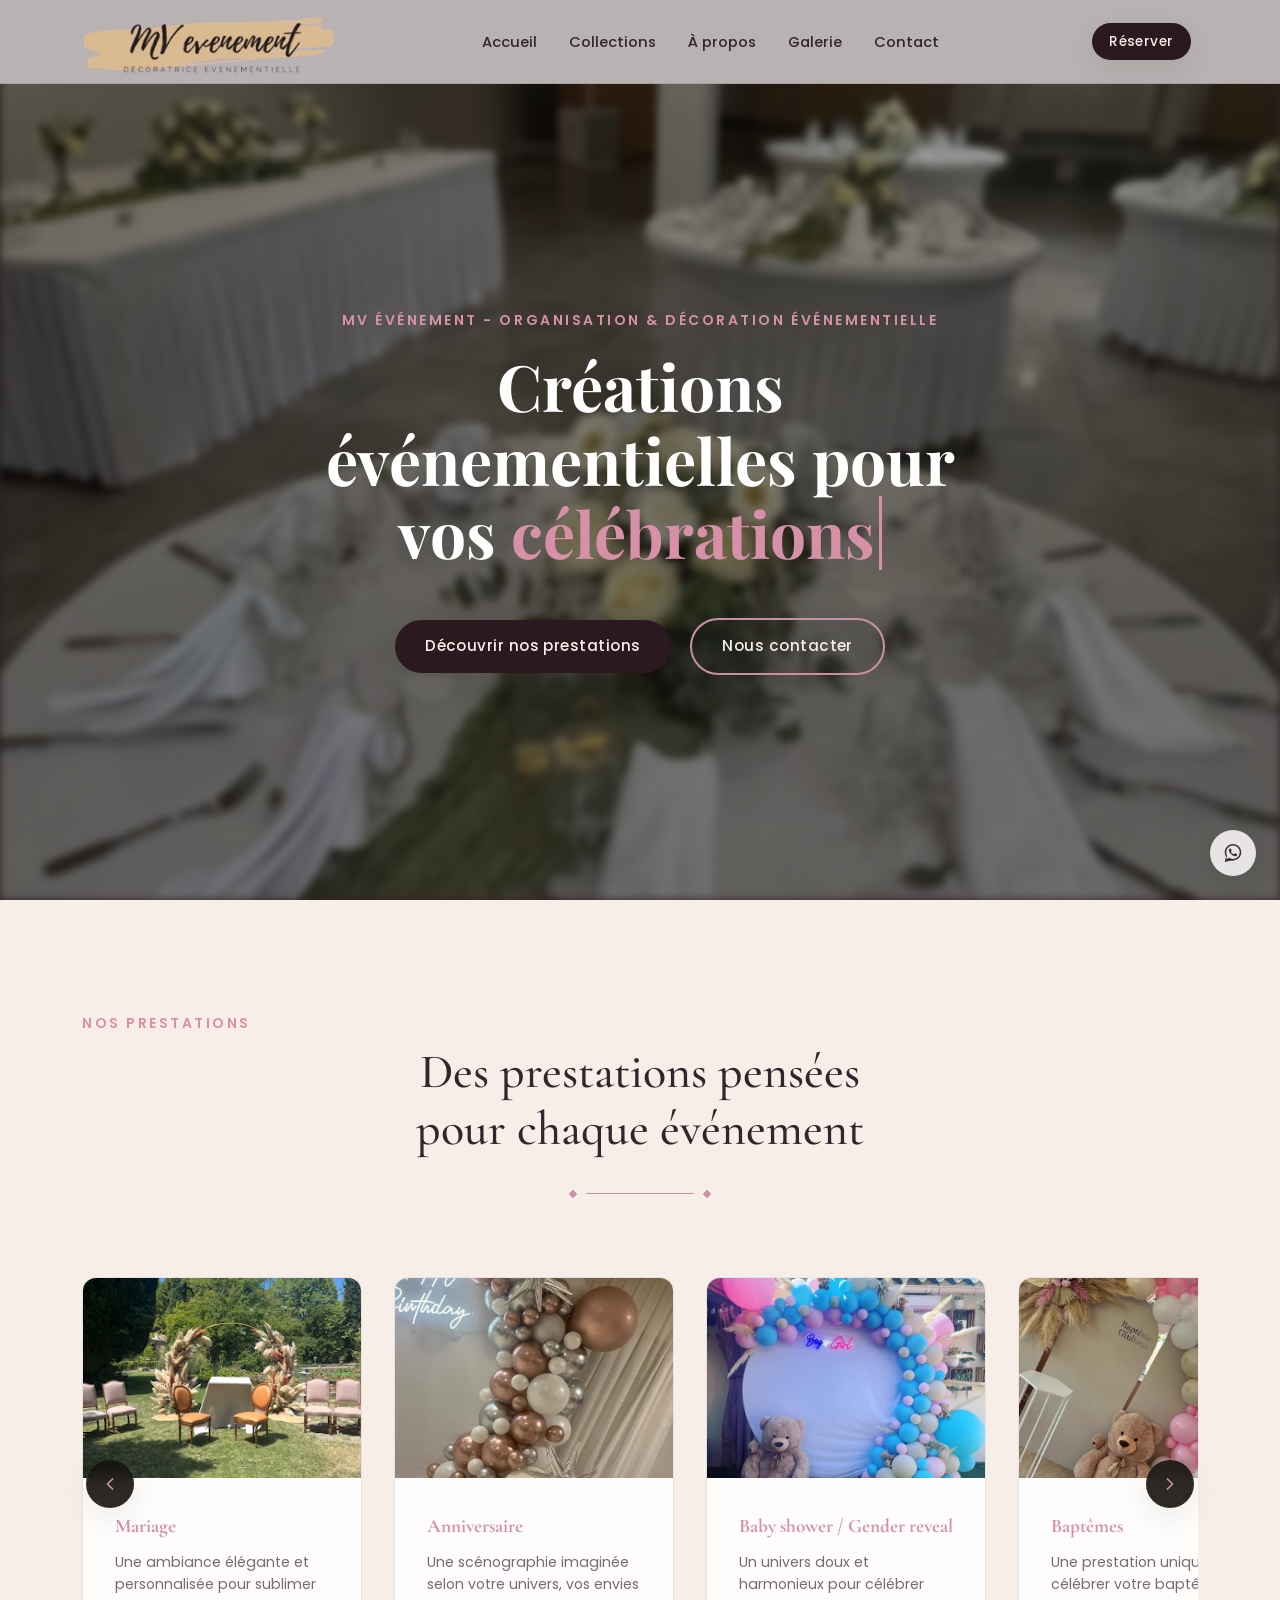
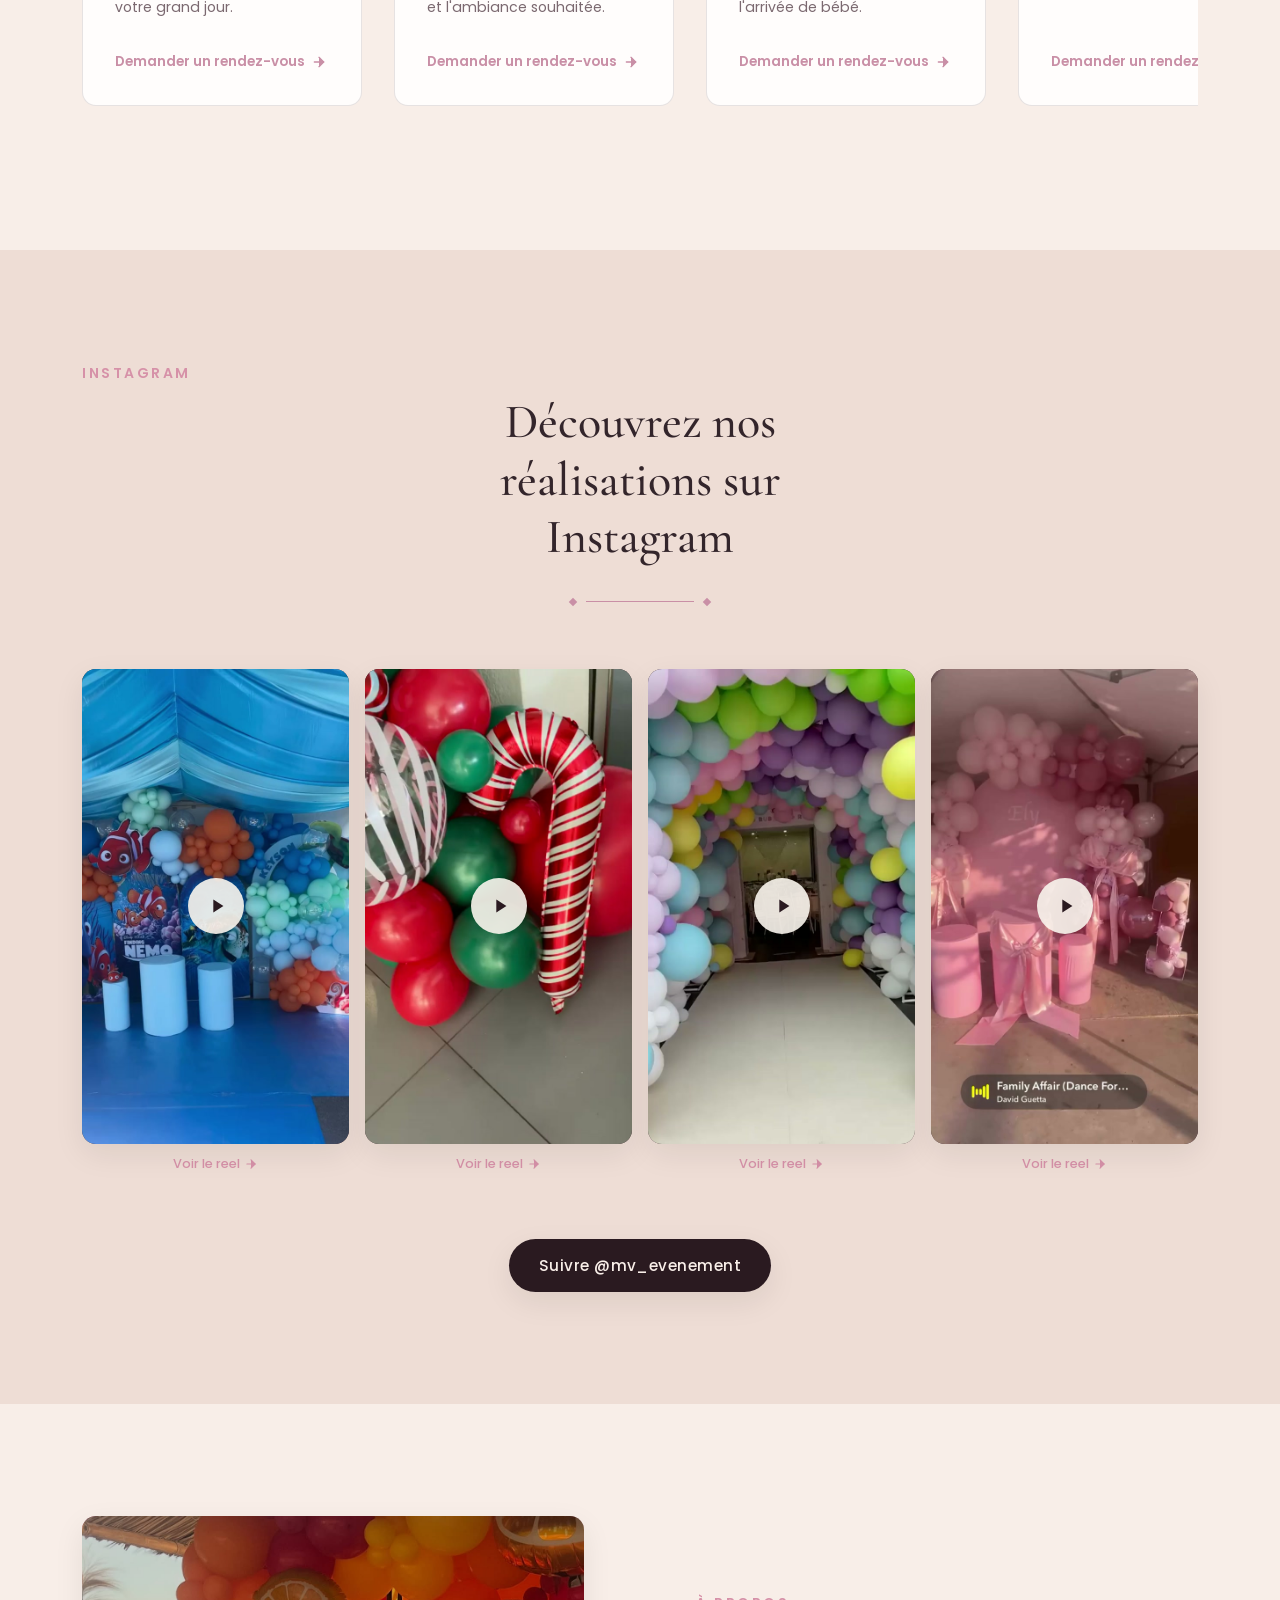
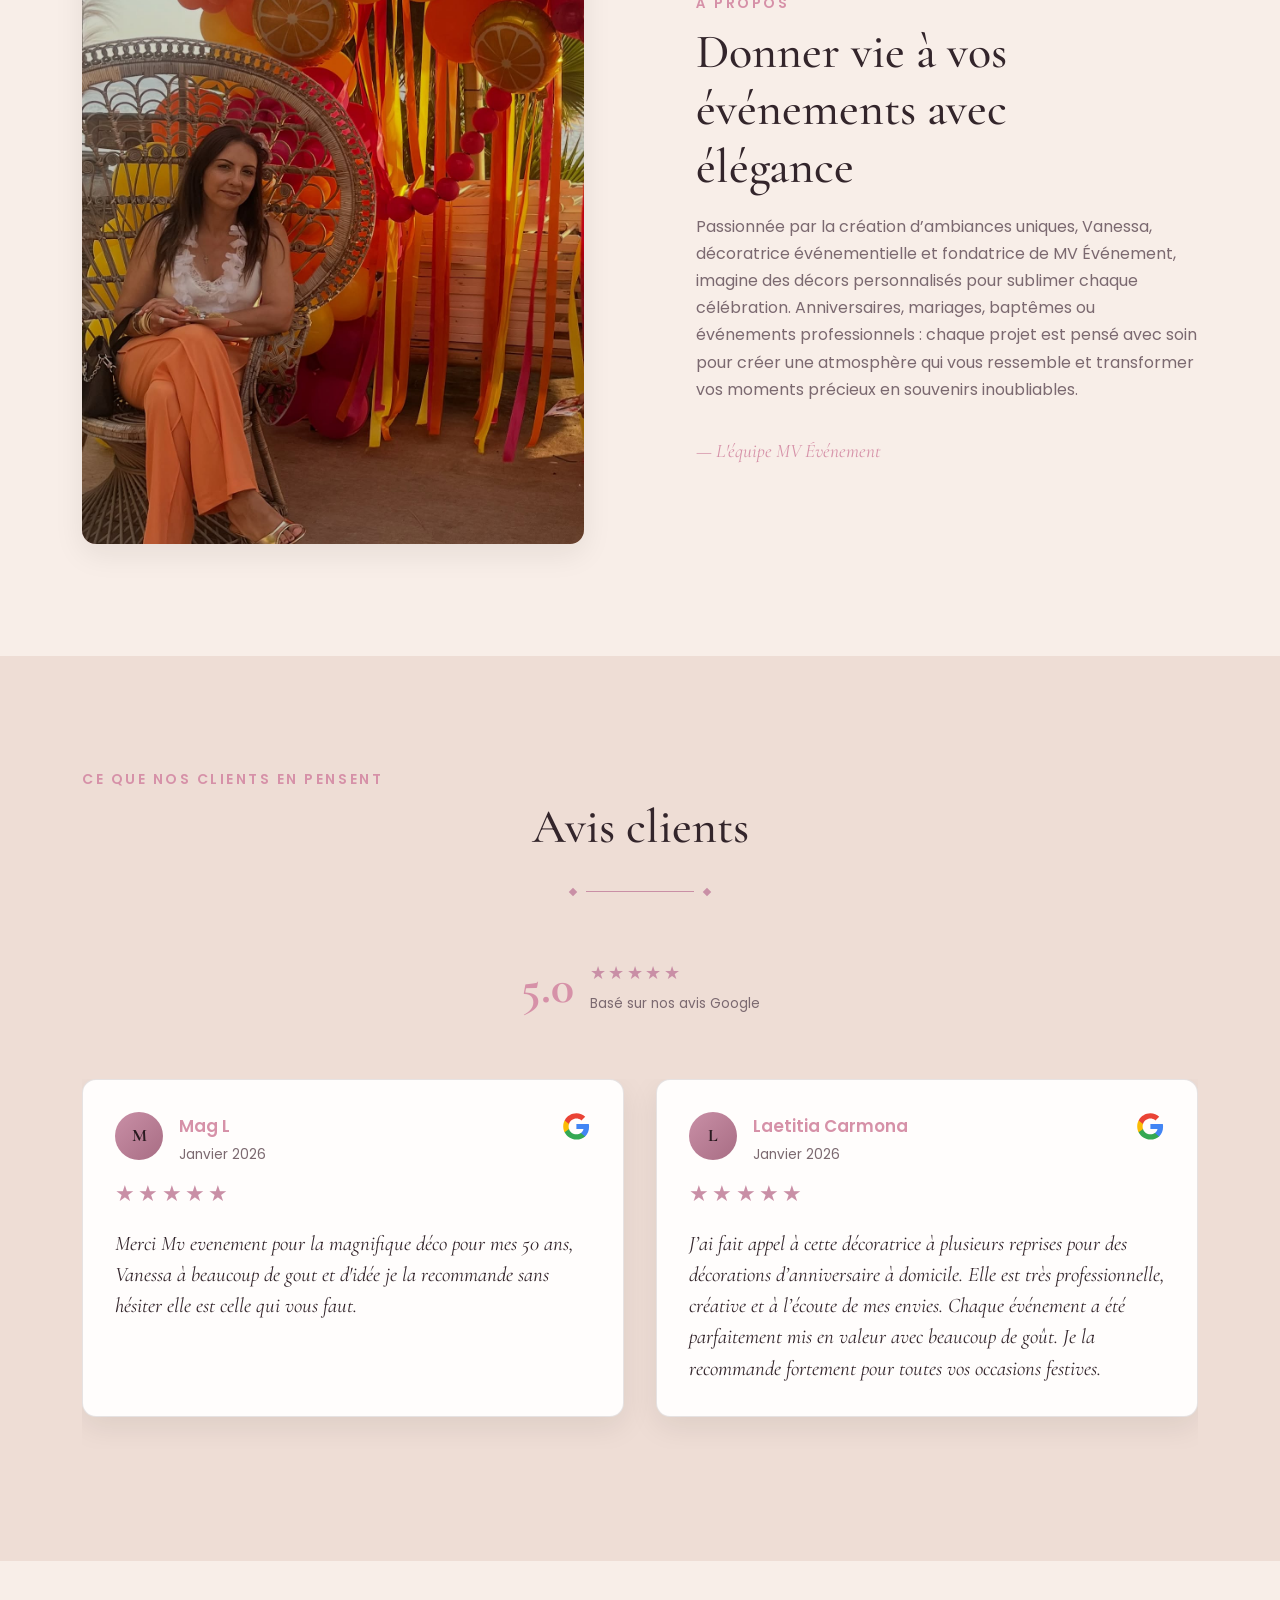
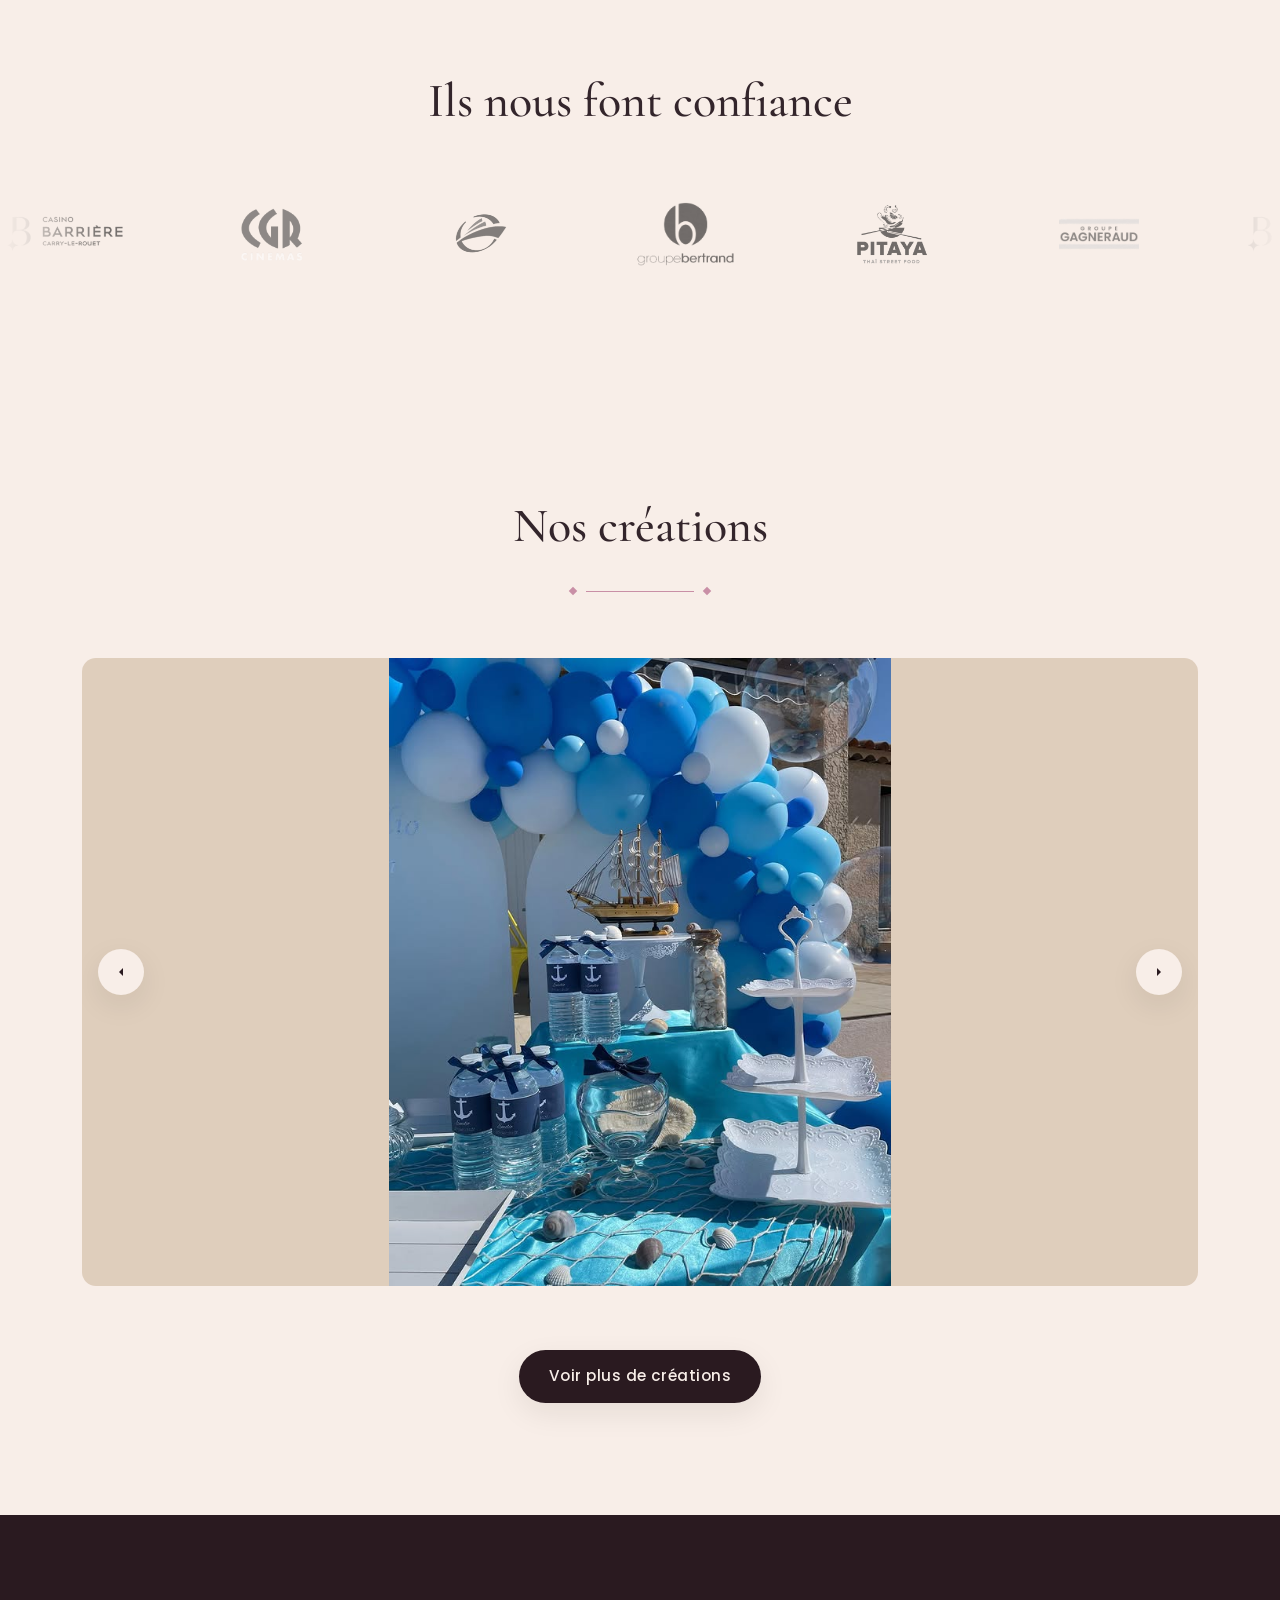
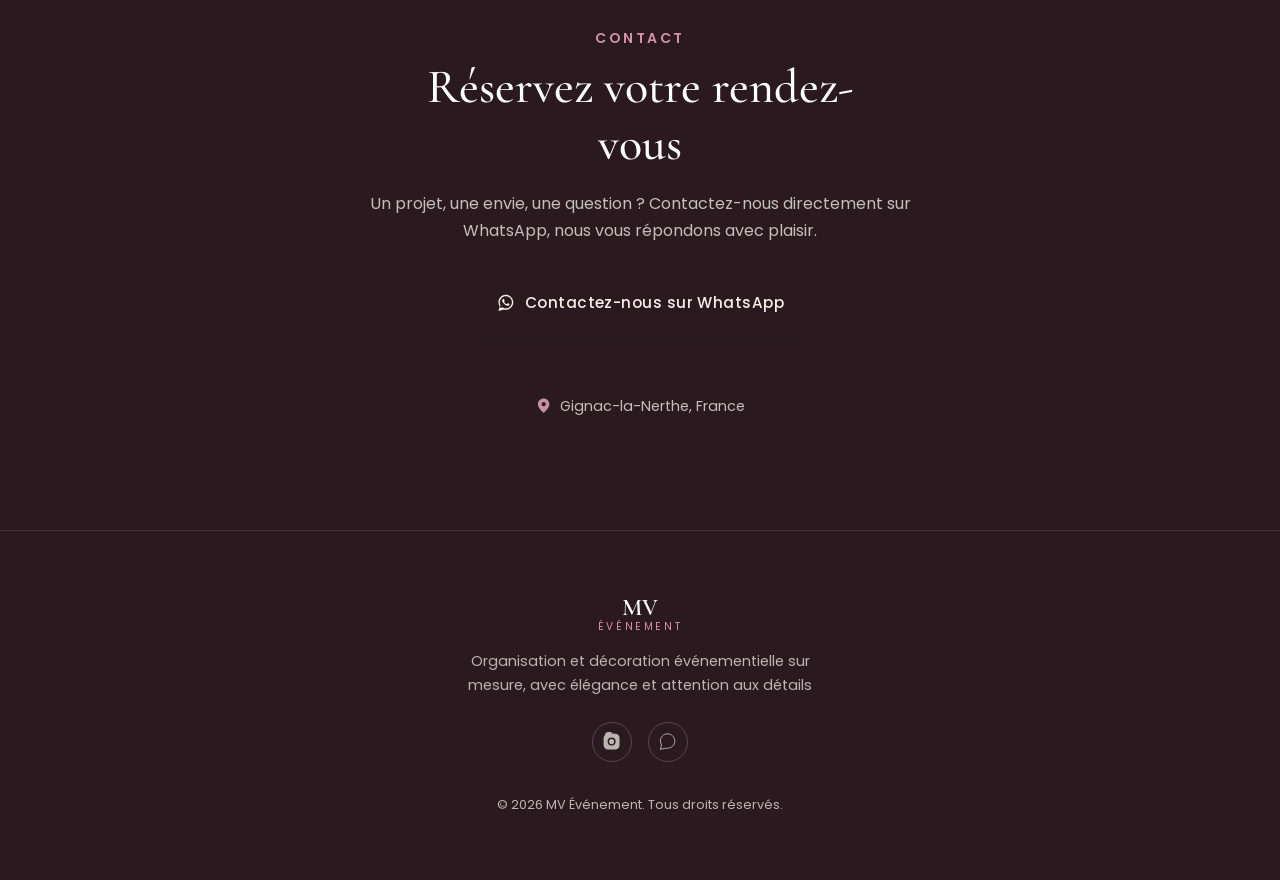
==== commit fae970c5: "added logo to navbar and made it full white" ====
--- a/index.html
+++ b/index.html
@@ -33,17 +33,17 @@
           class="logo"
           aria-label="MV Événement, retour à l'accueil"
         >
-          MV événements
+          <img src="assets/images/logo.webp" alt="MV événements">
         </a>
 
         <nav class="main-nav" id="main-nav" aria-label="Navigation principale">
           <ul class="main-nav__list">
-            <li><a href="#accueil" class="main-nav__link">Accueil</a></li>
+            <li><a href="index.html" class="main-nav__link">Accueil</a></li>
             <li>
               <a href="#collections" class="main-nav__link">Collections</a>
             </li>
             <li>
-              <a href="#approche" class="main-nav__link">À propos</a>
+              <a href="about.html" class="main-nav__link">À propos</a>
             </li>
             <li><a href="#galerie" class="main-nav__link">Galerie</a></li>
             <li><a href="#contact" class="main-nav__link">Contact</a></li>
--- a/style.css
+++ b/style.css
@@ -156,6 +156,36 @@
    TYPOGRAPHIE PARTAGÉE
    ========================================================================== */
 
+   .highlight {
+    color: var(--color-ink-light);
+    position: relative;
+    z-index: 0;
+   }
+
+   .highlight::after {
+    content: "";
+    width: 100%;
+    height: 30%;
+    bottom: 0;
+    left: 0;
+    translate: 0 -25%;
+    position: absolute;
+    background: var(--color-gold);
+    z-index: -1;
+    transform: scaleX(0);
+    transform-origin: left;
+    animation: highlight-show forwards 1s ease-out .8s;
+   }
+
+   @keyframes highlight-show {
+    from {
+      transform: scaleX(0%);
+    }
+    to {
+      transform: scaleX(100%);
+    }
+   }
+
 .eyebrow {
   font-family: var(--font-body);
   font-size: var(--fs-small);
@@ -282,7 +312,7 @@
   top: 0;
   height: var(--header-height);
   z-index: 500;
-  background: rgba(185, 178, 178, 0.65);
+  background: rgba(185, 178, 178, 1);
   backdrop-filter: blur(10px);
   border-bottom: 1px solid var(--color-border);
 }
@@ -305,7 +335,8 @@
 }
 
 .logo img {
-  height: calc(var(--header-height) - 10px);
+  height: calc(var(--header-height) - 20px);
+  filter: saturate(140%) brightness(85%);
 }
 
 .logo:not(:has(img)) {
@@ -1451,3 +1482,376 @@
     gap: var(--space-sm);
   }
 }
+
+/* ==========================================================================
+   À PROPOS
+   ========================================================================== */
+
+/* ---------- NOTRE HISTOIRE ---------- */
+
+.about-story {
+  background: var(--color-surface);
+}
+
+.about-story__inner {
+  display: grid;
+  grid-template-columns: 0.9fr 1.1fr;
+  gap: var(--space-xl);
+  align-items: center;
+}
+
+.about-story__content {
+  max-width: 560px;
+}
+
+.about-story__text {
+  color: var(--color-text-muted);
+  margin-bottom: var(--space-sm);
+  max-width: 55ch;
+}
+
+.divider--left {
+  justify-content: flex-start;
+  margin-inline: 0;
+}
+
+.about-story__media {
+  position: relative;
+  aspect-ratio: 4 / 5;
+  border-radius: var(--radius-md);
+  overflow: hidden;
+  background: var(--color-cream-dark);
+  box-shadow: var(--shadow-soft);
+}
+
+.about-story__media img {
+  width: 100%;
+  height: 100%;
+  object-fit: cover;
+  transition: transform 0.7s ease;
+}
+
+.about-story__media:hover img {
+  transform: scale(1.03);
+}
+
+.about-story__media.is-placeholder::after {
+  content: "✦";
+  position: absolute;
+  inset: 0;
+  display: flex;
+  align-items: center;
+  justify-content: center;
+  font-size: 3rem;
+  color: var(--color-gold-light);
+}
+
+.about-story__caption {
+  position: absolute;
+  left: var(--space-md);
+  right: var(--space-md);
+  bottom: var(--space-md);
+  display: flex;
+  justify-content: space-between;
+  gap: var(--space-sm);
+  align-items: center;
+  padding: 0.8rem 1rem;
+  border-radius: var(--radius-full);
+  background: rgba(255, 253, 252, 0.9);
+  backdrop-filter: blur(8px);
+  font-size: 0.75rem;
+  color: var(--color-text);
+}
+
+.about-story__caption span:last-child {
+  color: var(--color-gold-dark);
+}
+
+
+/* ---------- NOTRE VISION ---------- */
+
+.about-vision {
+  background: var(--color-cream-dark);
+}
+
+.about-vision__header {
+  max-width: 760px;
+  margin-inline: auto;
+  text-align: center;
+}
+
+.about-vision__intro {
+  max-width: 62ch;
+  margin: 0 auto;
+  color: var(--color-text-muted);
+}
+
+.about-values {
+  display: grid;
+  grid-template-columns: repeat(3, 1fr);
+  gap: var(--space-md);
+  margin-top: var(--space-xl);
+}
+
+.about-value {
+  padding: var(--space-md);
+  background: var(--color-surface);
+  border: 1px solid var(--color-border);
+  border-radius: var(--radius-md);
+  box-shadow: var(--shadow-soft);
+}
+
+.about-value__number {
+  display: block;
+  margin-bottom: var(--space-md);
+  font-family: var(--font-display);
+  font-size: 2rem;
+  line-height: 1;
+  color: var(--color-gold);
+}
+
+.about-value h3 {
+  margin-bottom: 0.5rem;
+  font-family: var(--font-display);
+  font-size: var(--fs-h3);
+  font-weight: 600;
+  color: var(--color-text);
+}
+
+.about-value p {
+  color: var(--color-text-muted);
+  font-size: 0.9rem;
+  line-height: 1.7;
+}
+
+
+/* ---------- NOTRE FAÇON DE TRAVAILLER ---------- */
+
+.about-process {
+  background: var(--color-surface);
+}
+
+.about-process__header {
+  text-align: center;
+}
+
+.process {
+  display: grid;
+  grid-template-columns: repeat(3, 1fr);
+  gap: var(--space-lg);
+  margin-top: var(--space-xl);
+}
+
+.process__item {
+  position: relative;
+  padding-top: var(--space-md);
+  border-top: 1px solid var(--color-gold);
+}
+
+.process__number {
+  display: block;
+  margin-bottom: var(--space-md);
+  font-family: var(--font-display);
+  font-size: 2.5rem;
+  color: var(--color-gold);
+  line-height: 1;
+}
+
+.process__content h3 {
+  margin-bottom: 0.5rem;
+  font-family: var(--font-display);
+  font-size: var(--fs-h3);
+  font-weight: 600;
+}
+
+.process__content p {
+  color: var(--color-text-muted);
+  font-size: 0.9rem;
+  max-width: 35ch;
+}
+
+
+/* ---------- CTA ---------- */
+
+.about-cta {
+  background:
+    linear-gradient(
+      135deg,
+      var(--color-ink) 0%,
+      var(--color-ink-light) 100%
+    );
+  color: var(--color-white);
+}
+
+.about-cta__inner {
+  text-align: center;
+  max-width: 760px;
+}
+
+.about-cta .section__title {
+  color: var(--color-white);
+  max-width: 18ch;
+}
+
+.about-cta .eyebrow {
+  color: var(--color-gold-light);
+}
+
+.about-cta__text {
+  max-width: 58ch;
+  margin: var(--space-md) auto var(--space-lg);
+  color: rgba(255, 255, 255, 0.75);
+}
+
+
+/* ---------- RESPONSIVE ---------- */
+
+@media (max-width: 800px) {
+  .about-story__inner {
+    grid-template-columns: 1fr;
+    gap: var(--space-lg);
+  }
+
+  .about-story__content {
+    max-width: none;
+  }
+
+  .about-story__media {
+    aspect-ratio: 4 / 3;
+  }
+
+  .about-values,
+  .process {
+    grid-template-columns: 1fr;
+    gap: var(--space-sm);
+  }
+
+  .about-value {
+    display: grid;
+    grid-template-columns: auto 1fr;
+    gap: var(--space-md);
+    align-items: start;
+  }
+
+  .about-value__number {
+    margin: 0;
+  }
+
+  .process {
+    margin-top: var(--space-lg);
+  }
+
+  .process__item {
+    display: grid;
+    grid-template-columns: 70px 1fr;
+    gap: var(--space-sm);
+    padding-top: var(--space-sm);
+  }
+
+  .process__number {
+    margin: 0;
+  }
+
+  .about-story__caption {
+    flex-direction: column;
+    align-items: flex-start;
+    border-radius: var(--radius-md);
+  }
+}
+
+/* ==========================================================================
+   AJOUTS PAGE À PROPOS — à coller tout en bas de style.css
+   ========================================================================== */
+
+/* ---------- Hero de page (plus court que celui de l'accueil) ---------- */
+
+.hero--page {
+  min-height: 70svh;
+  padding-bottom: var(--space-lg);
+}
+
+.hero--page .hero__title {
+  font-family: var(--font-display);
+  font-weight: 600;
+}
+
+/* Le mot surligné était sombre sur fond sombre : on le passe en blanc */
+.hero--page .highlight {
+  color: var(--color-white);
+}
+
+.hero--page .highlight::after {
+  height: 35%;
+}
+
+.hero__subtitle {
+  max-width: 52ch;
+  margin-inline: auto;
+  color: rgba(255, 255, 255, 0.85);
+  font-size: 1.1rem;
+}
+
+/* ---------- Navigation : page courante ---------- */
+
+.main-nav__link[aria-current="page"]::after {
+  transform: scaleX(1);
+}
+
+/* ---------- Lisibilité ---------- */
+
+/* Meilleur contraste des petits titres sur fond clair */
+.about-story .eyebrow,
+.about-vision .eyebrow,
+.about-process .eyebrow {
+  color: var(--color-burgundy);
+}
+
+/* Premier paragraphe de l'histoire = texte d'introduction */
+.divider + .about-story__text {
+  font-size: 1.1rem;
+  color: var(--color-text);
+}
+
+/* La liste ordonnée du process ne doit pas afficher ses puces */
+ol.process {
+  list-style: none;
+}
+
+/* ---------- CTA : le bouton doré était invisible (sombre sur sombre) ---------- */
+
+.about-cta .btn {
+  margin: 0;
+}
+
+.about-cta .btn--gold {
+  background: var(--color-gold);
+  color: var(--color-ink);
+}
+
+.about-cta .btn--gold:hover {
+  background: var(--color-cream);
+}
+
+.about-cta .btn--outline {
+  color: var(--color-white);
+}
+
+.about-cta__actions {
+  display: flex;
+  flex-wrap: wrap;
+  justify-content: center;
+  gap: var(--space-sm);
+}
+
+/* ---------- Footer : logo MV / Événement empilé ---------- */
+
+.site-footer__brand {
+  display: flex;
+  flex-direction: column;
+  align-items: center;
+  line-height: 1.1;
+}
+
+.site-footer__brand .logo__sub {
+  color: var(--color-gold-light);
+}
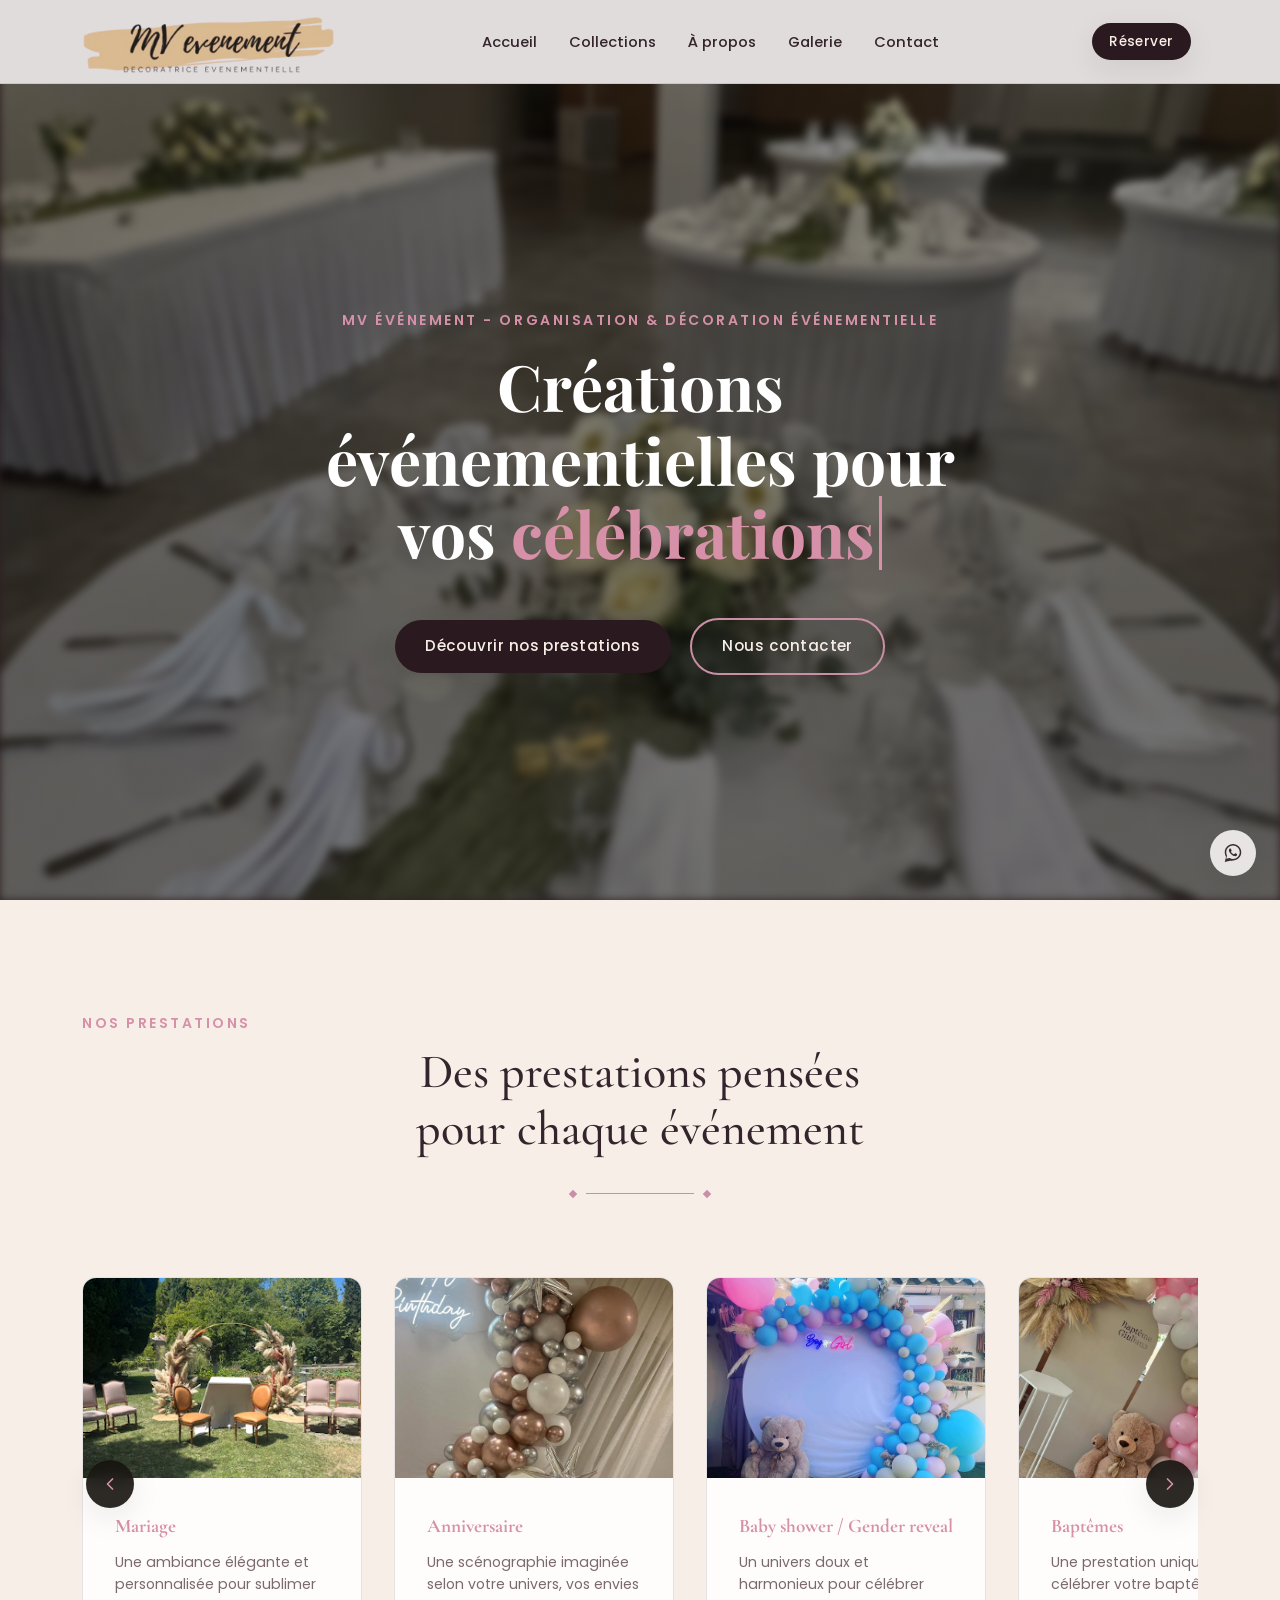
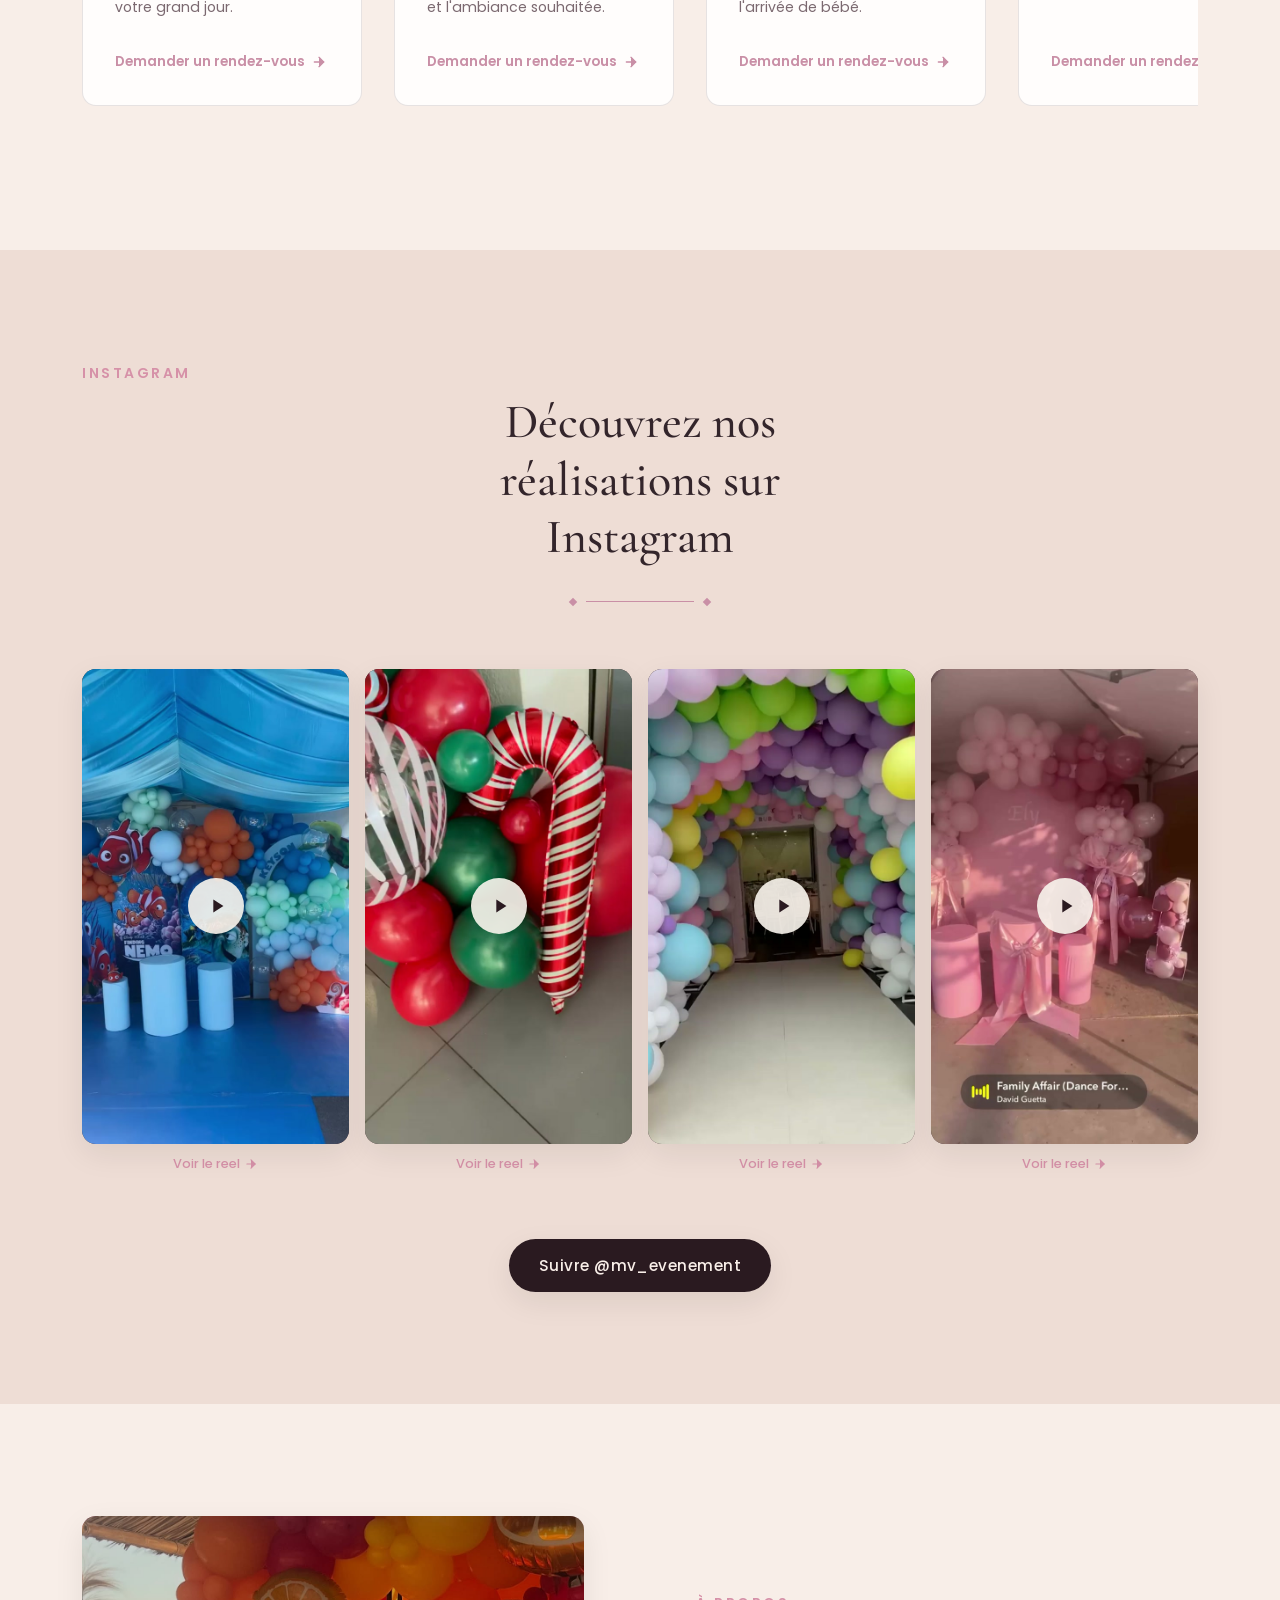
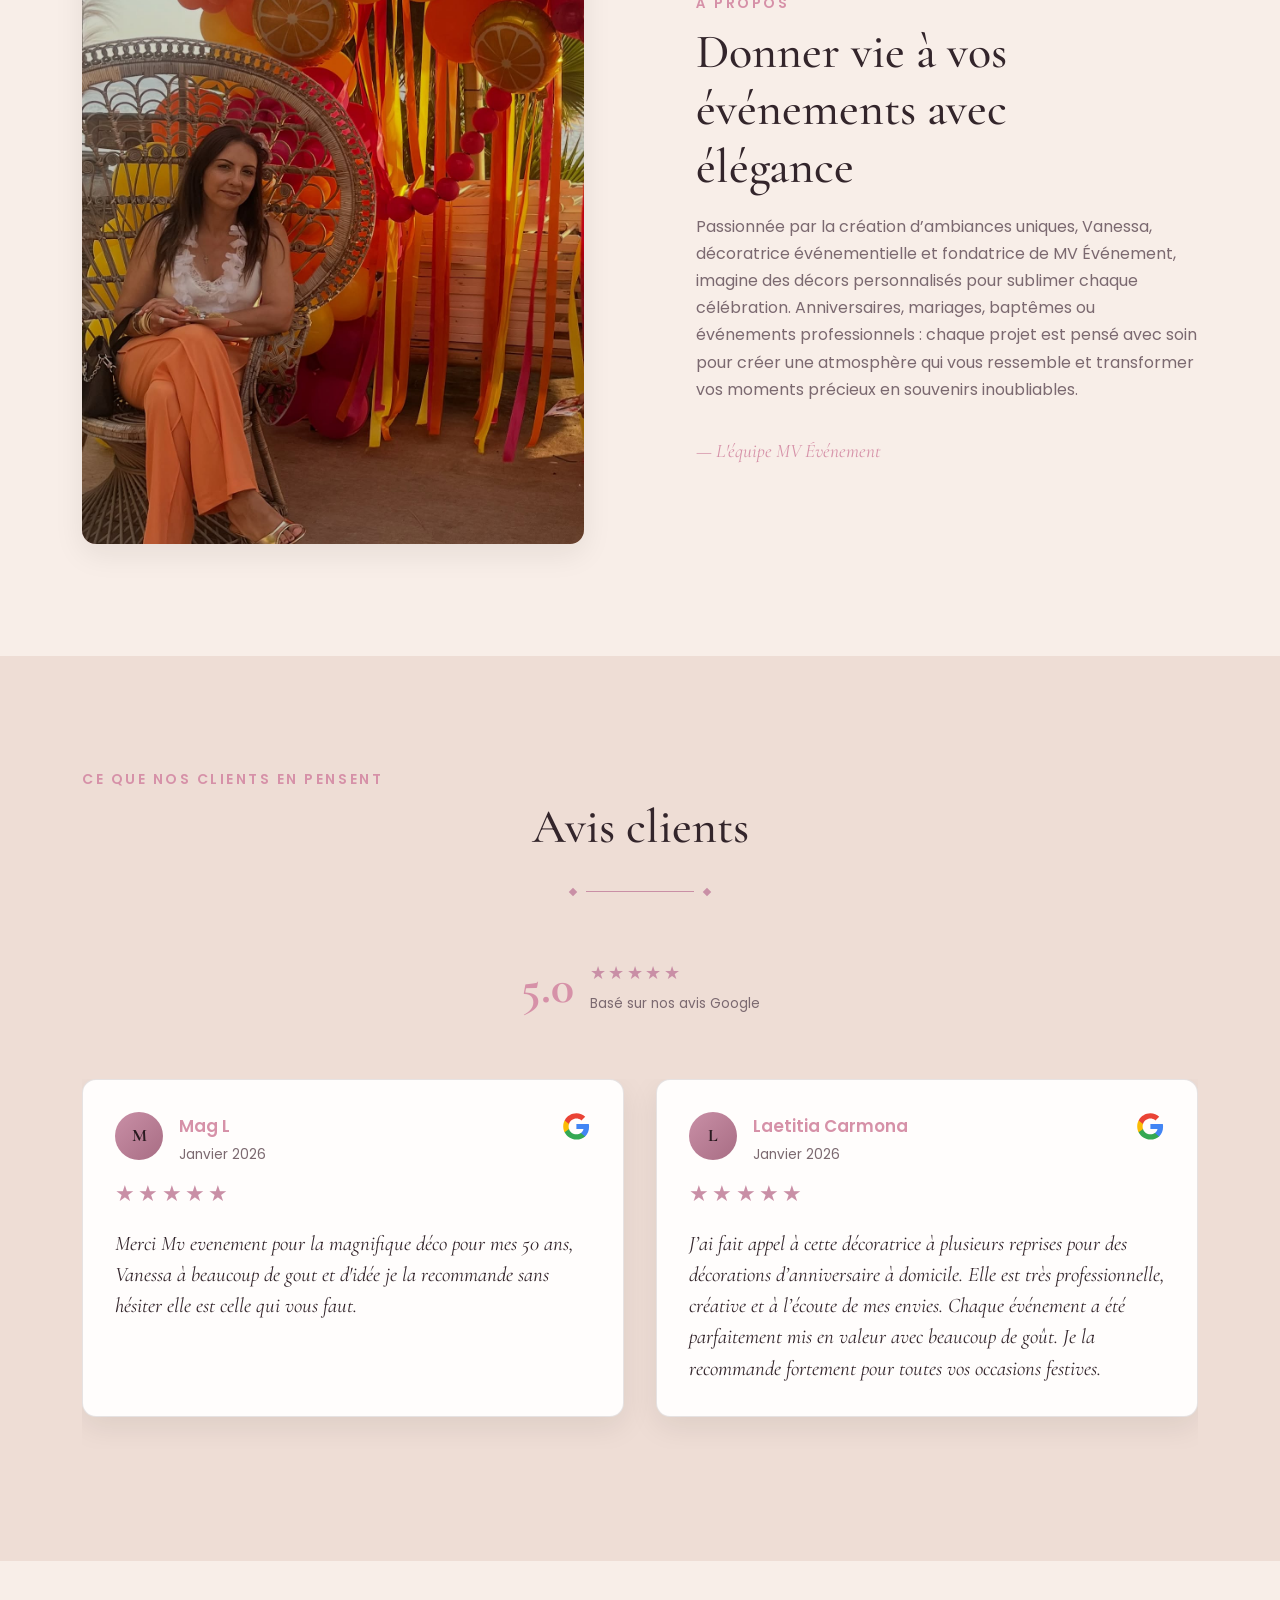
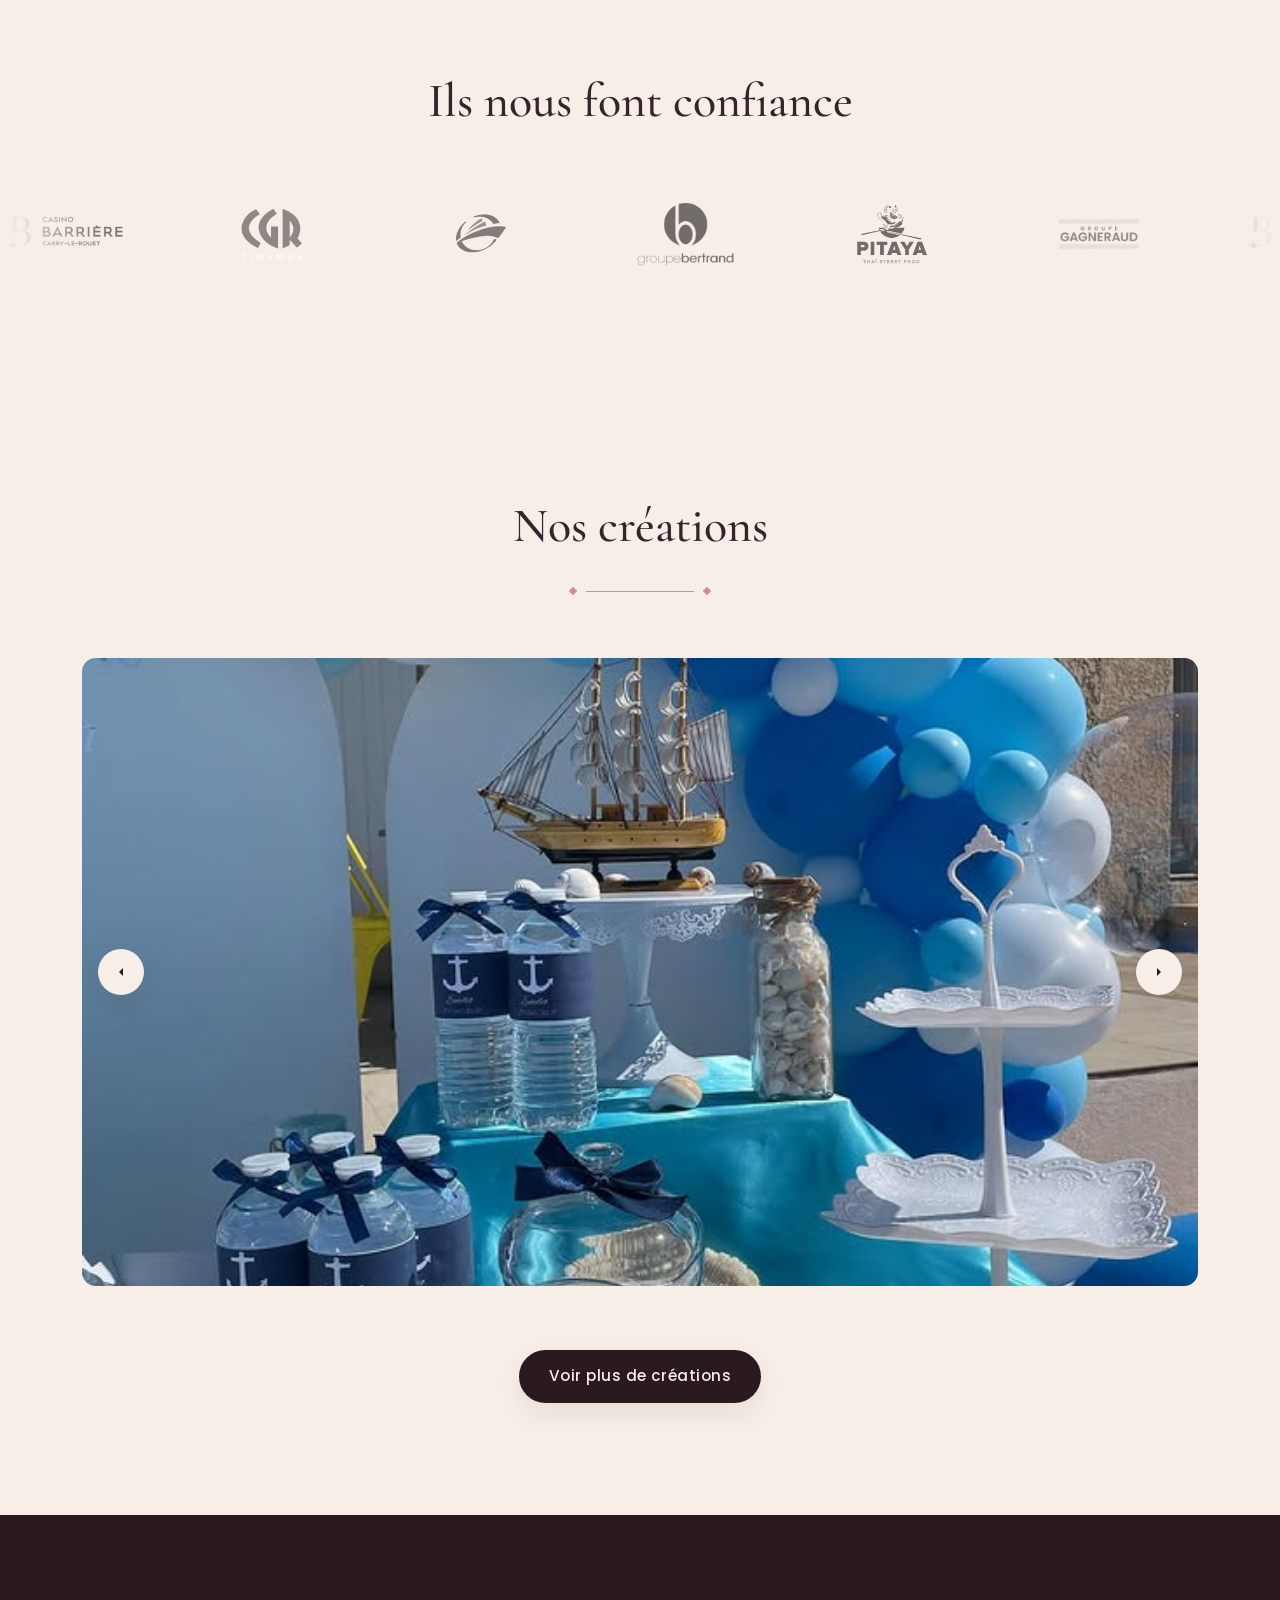
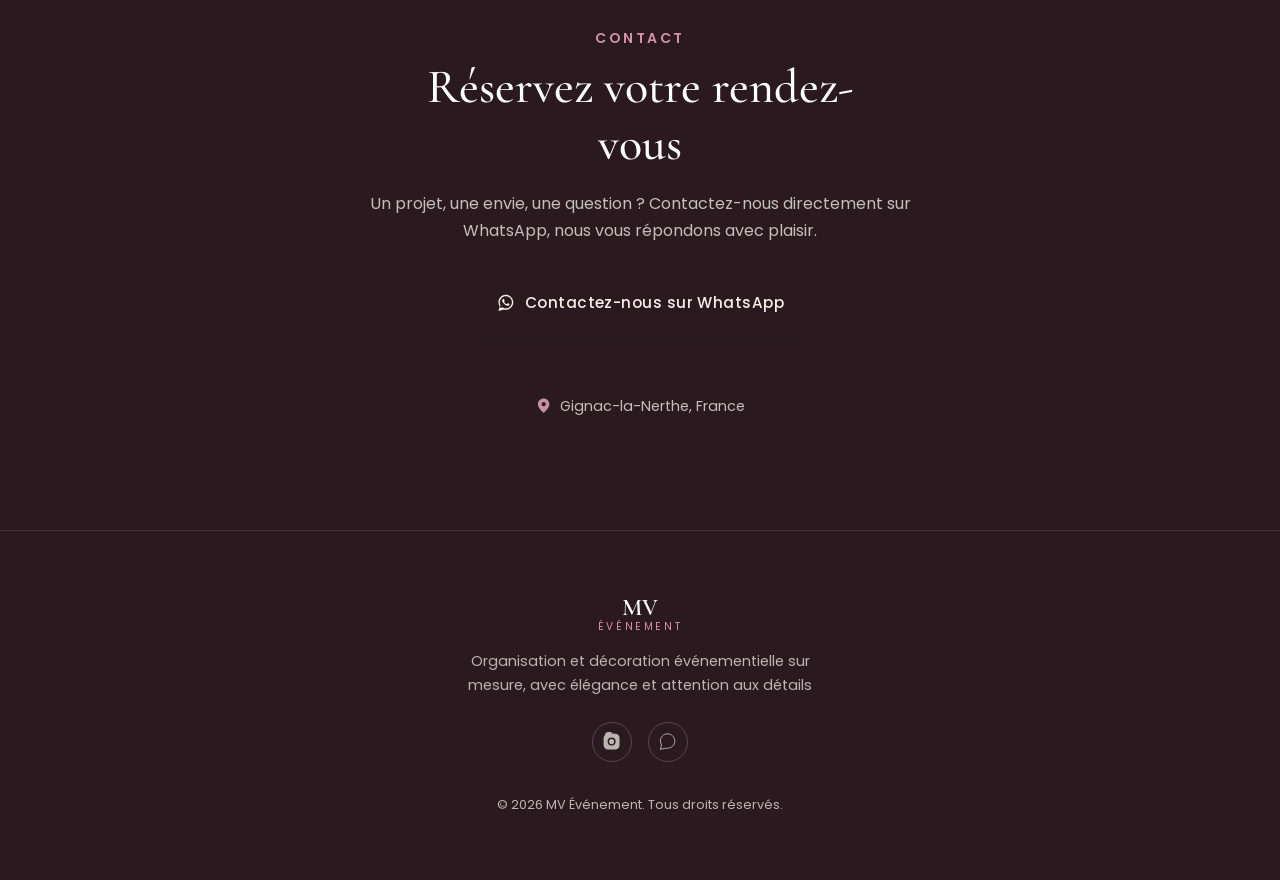
==== commit 7e44e6e9: "added devis page and changed links accordingly" ====
--- a/index.html
+++ b/index.html
@@ -51,7 +51,7 @@
         </nav>
 
         <div class="header__actions">
-          <a href="#contact" class="btn btn--gold btn--small header__cta"
+          <a href="devis.html" class="btn btn--gold btn--small header__cta"
             >Réserver</a
           >
 
--- a/style.css
+++ b/style.css
@@ -312,7 +312,7 @@
   top: 0;
   height: var(--header-height);
   z-index: 500;
-  background: rgba(185, 178, 178, 1);
+  background: rgb(224, 220, 220);
   backdrop-filter: blur(10px);
   border-bottom: 1px solid var(--color-border);
 }
@@ -1188,7 +1188,7 @@
 .gallery__slide img {
   width: 100%;
   height: 100%;
-  object-fit: contain;
+  object-fit: cover;
   background: #96703f42;
 }
 
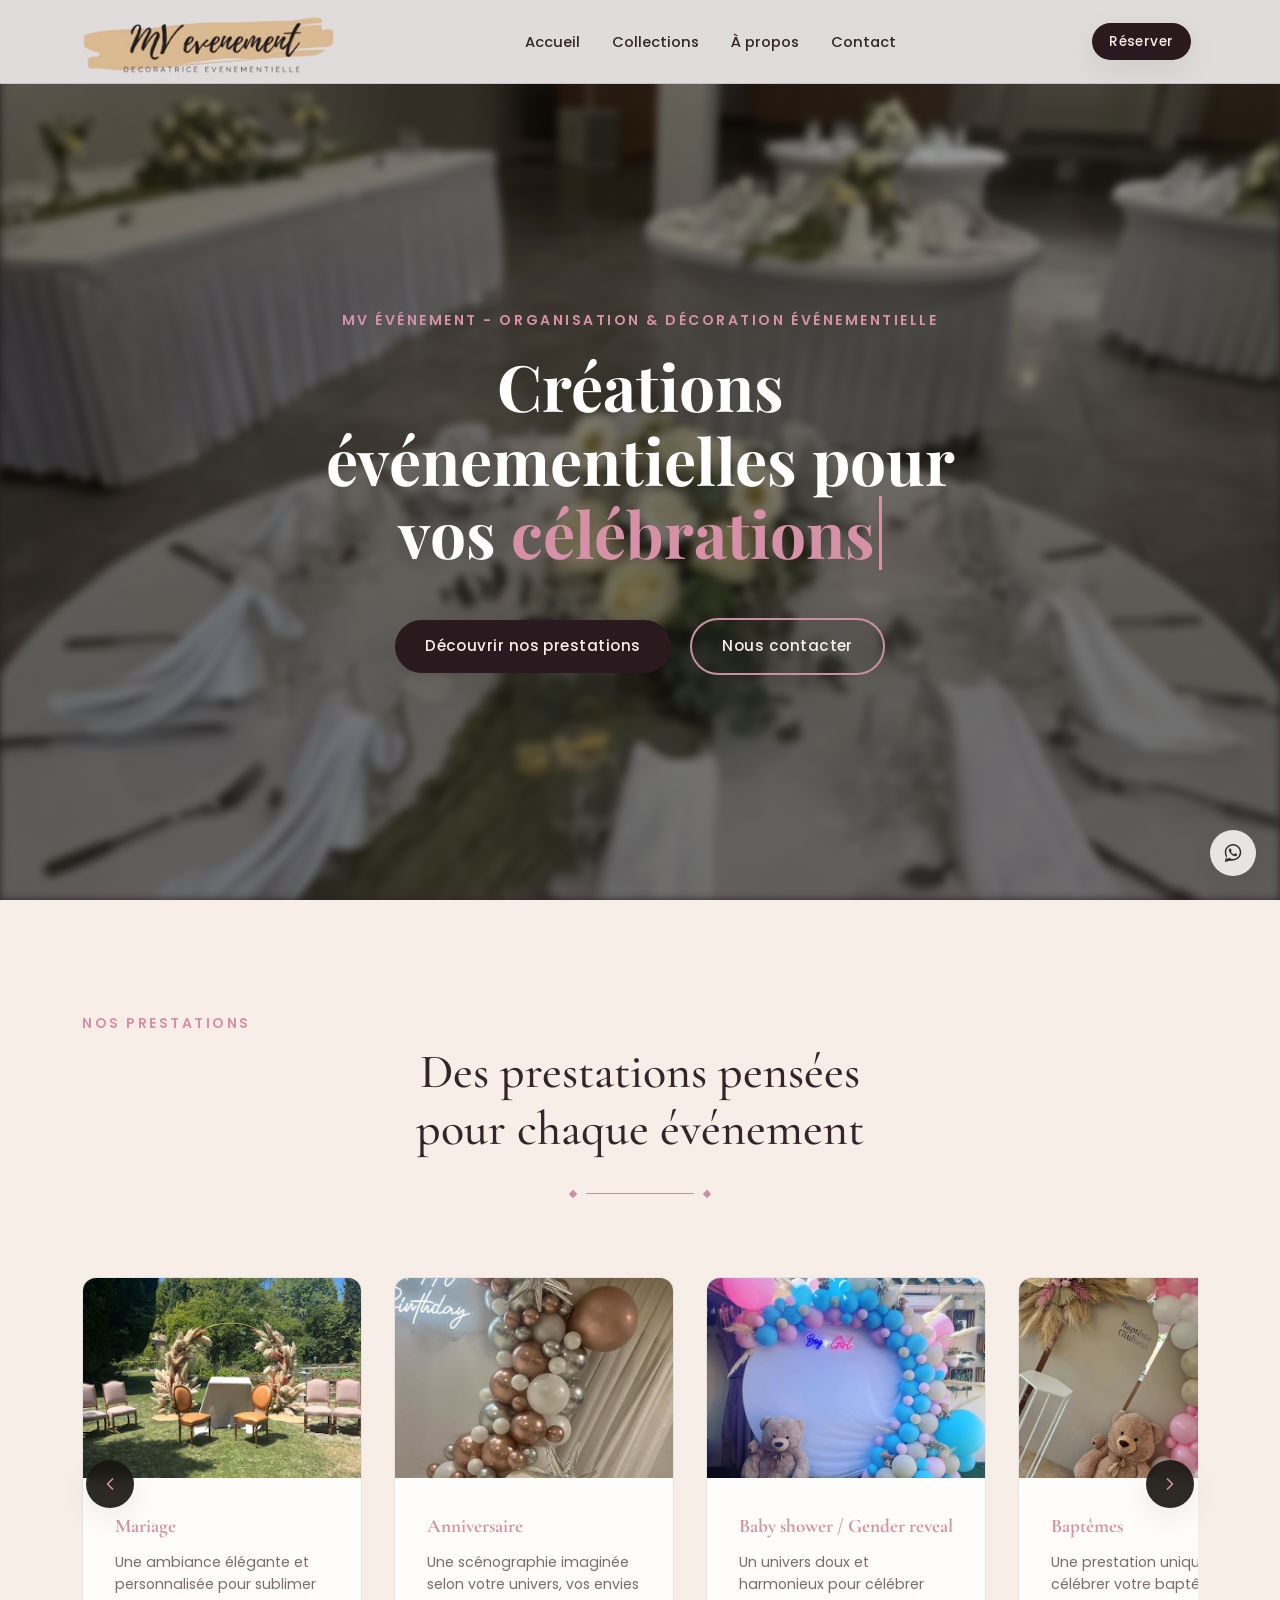
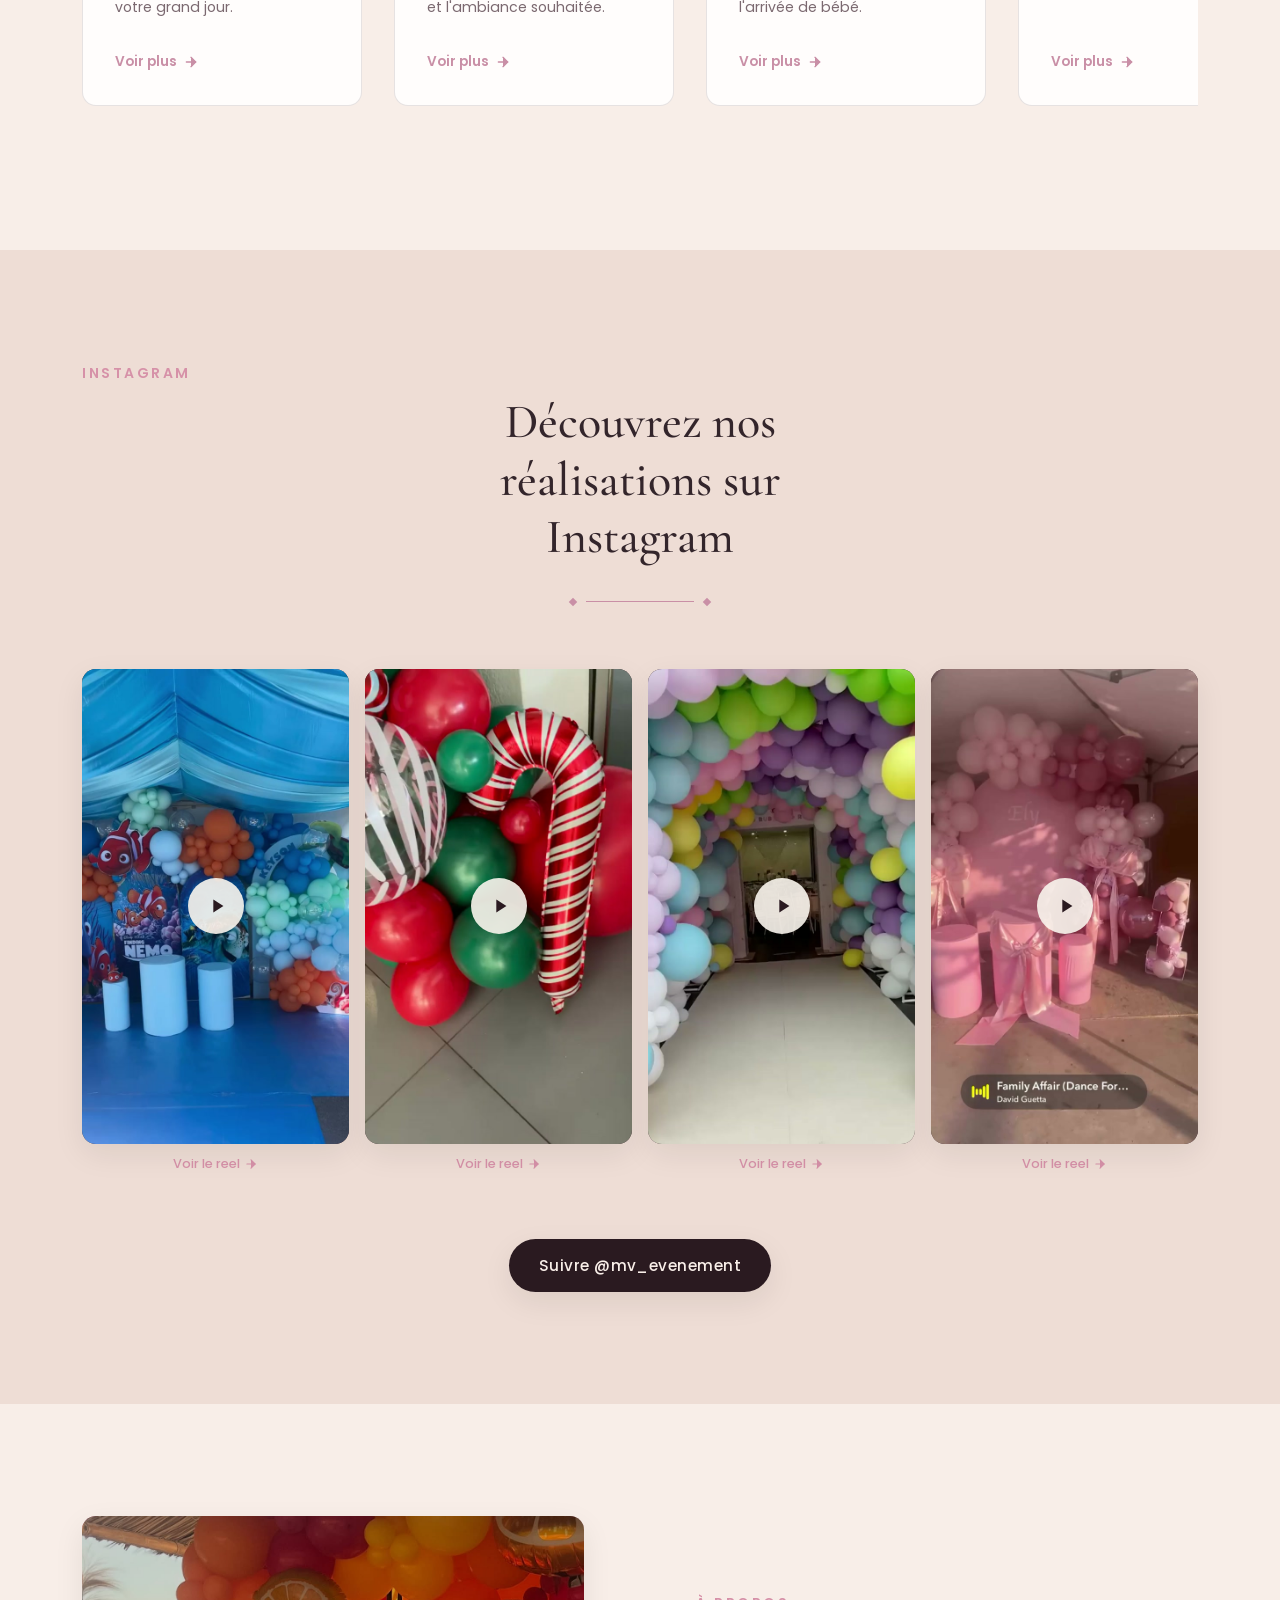
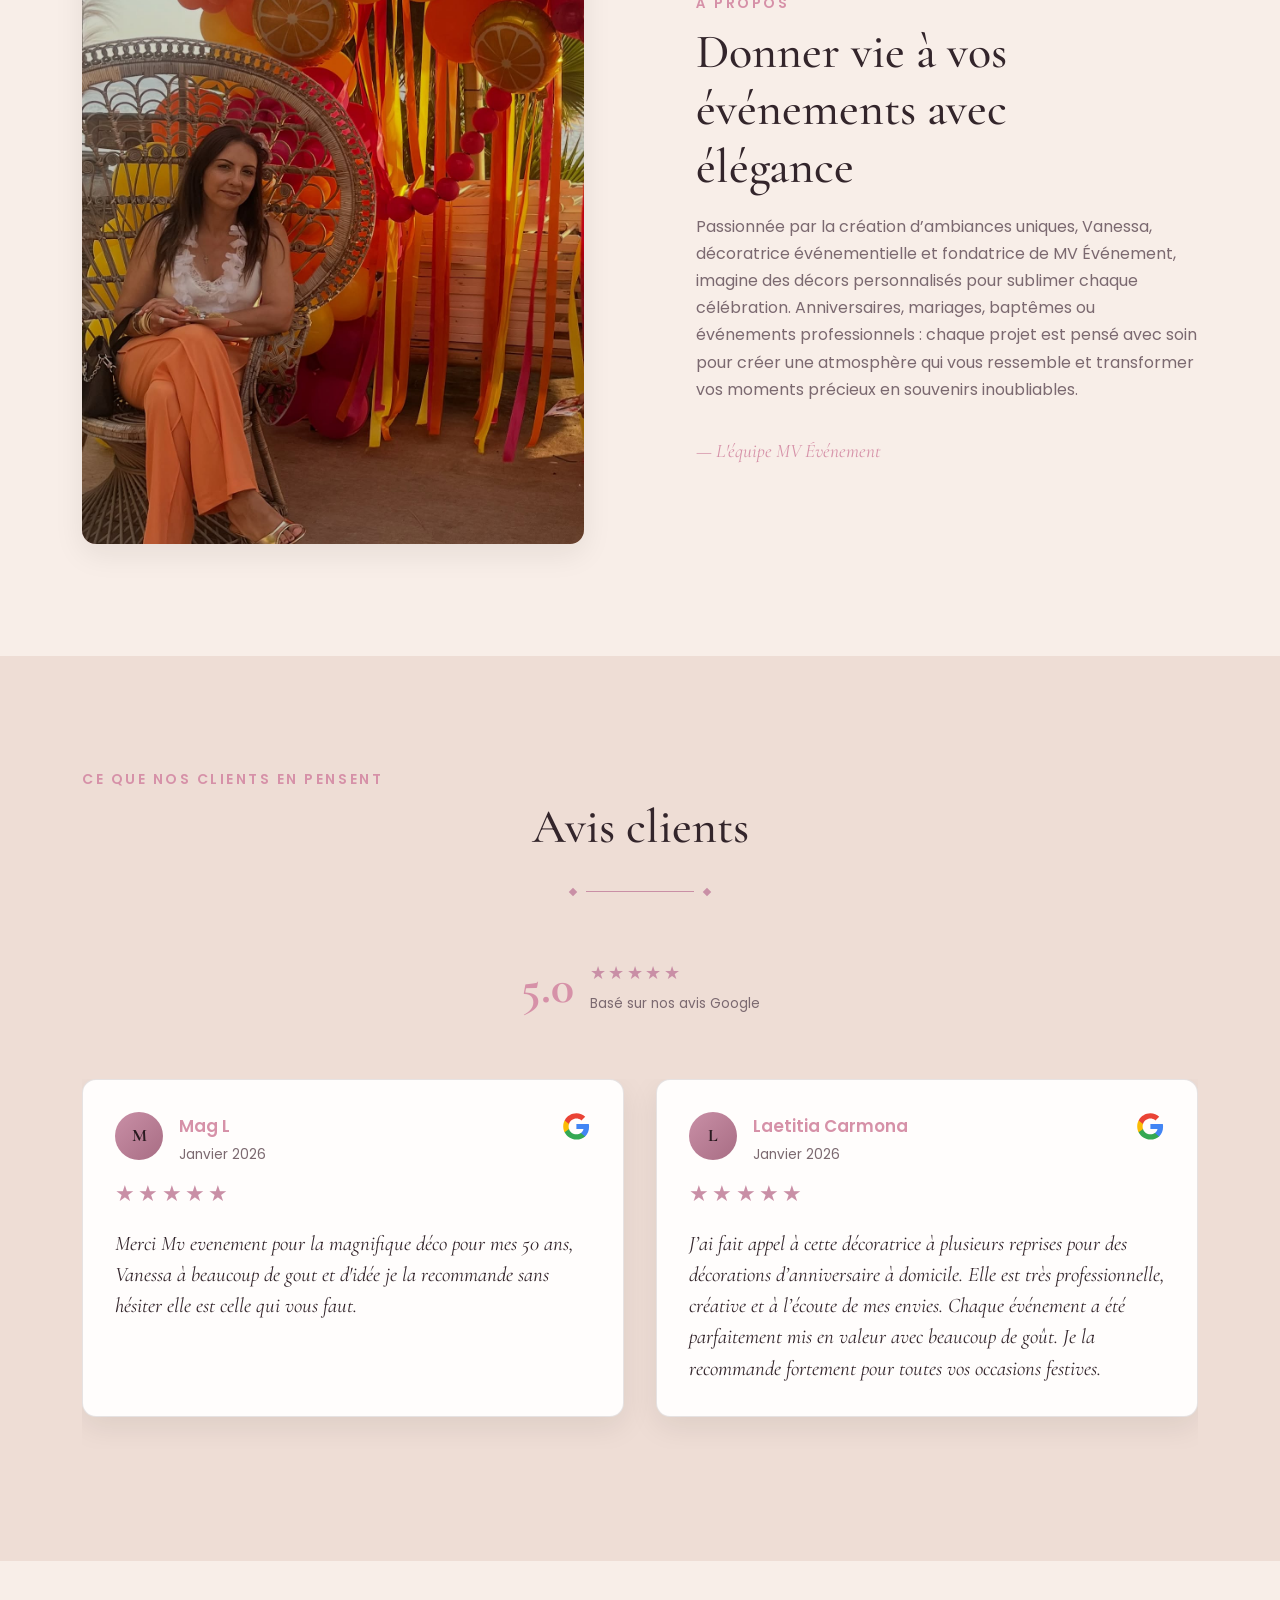
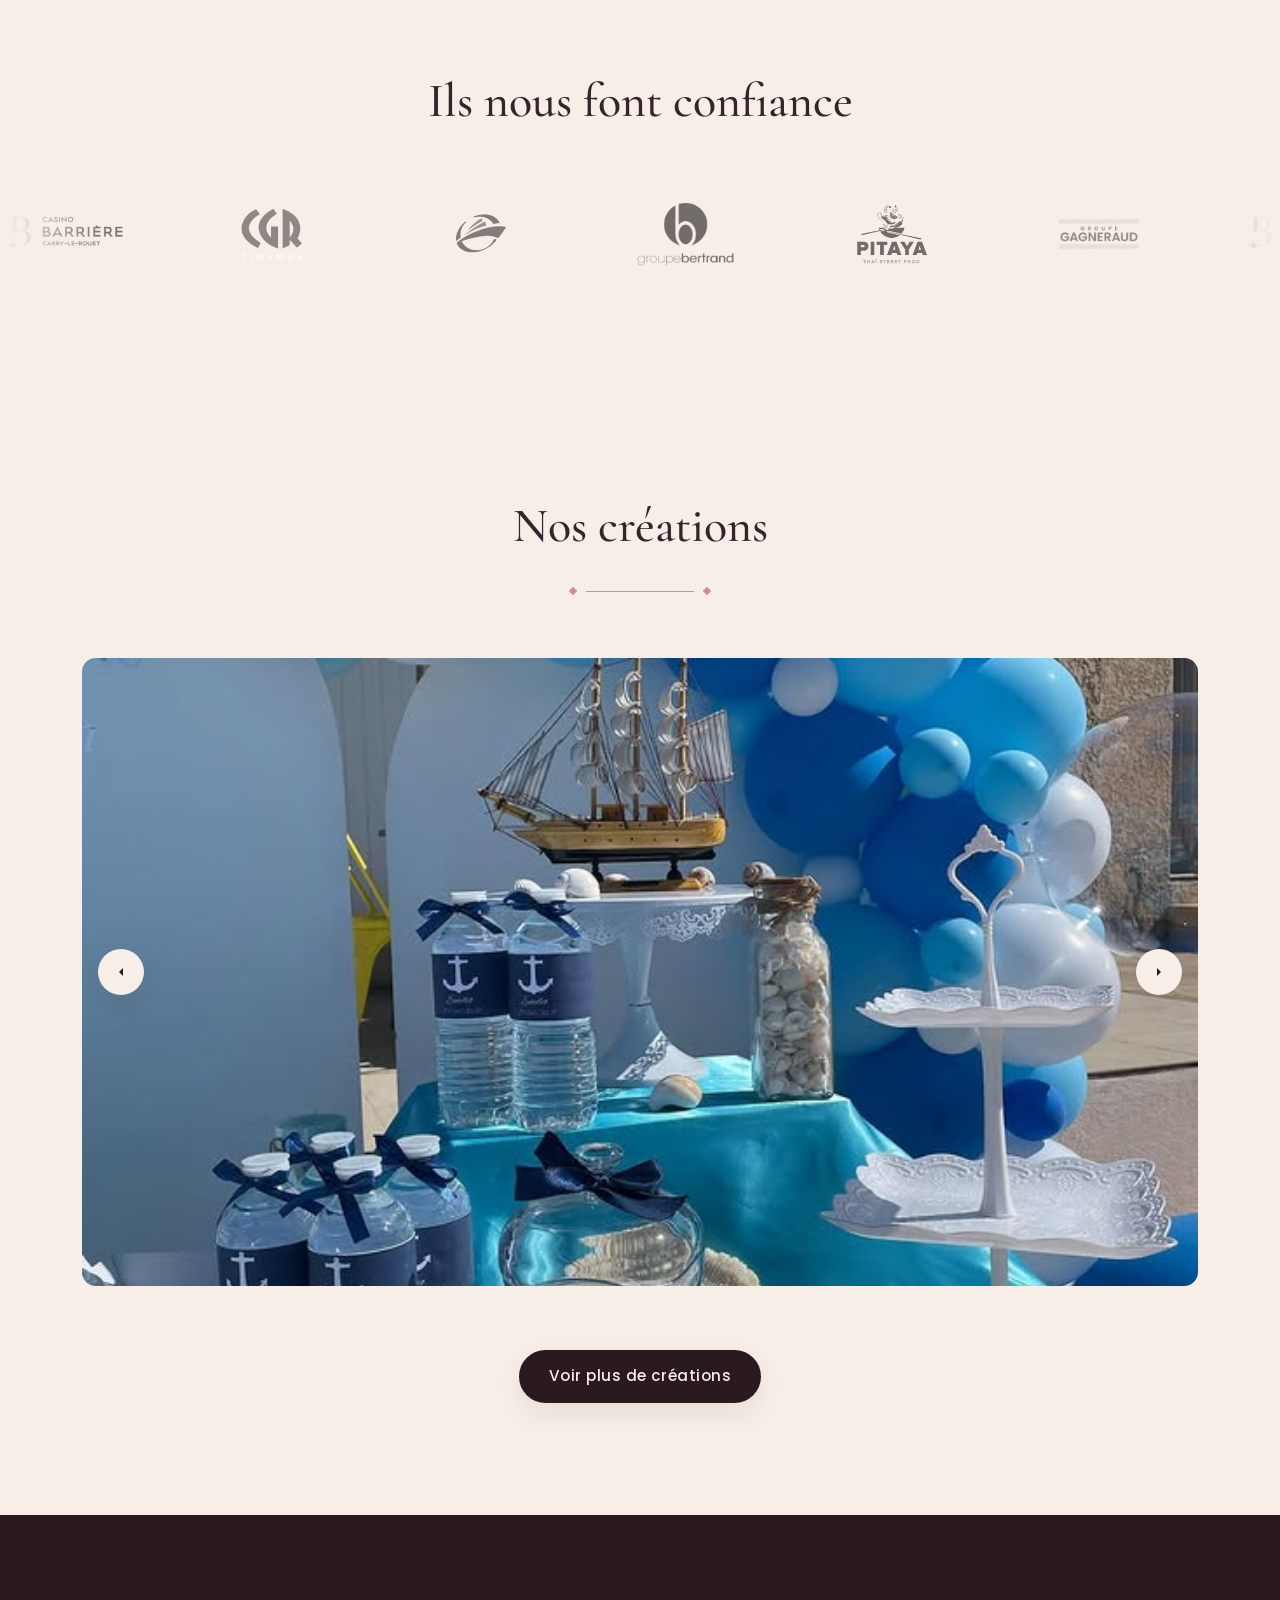
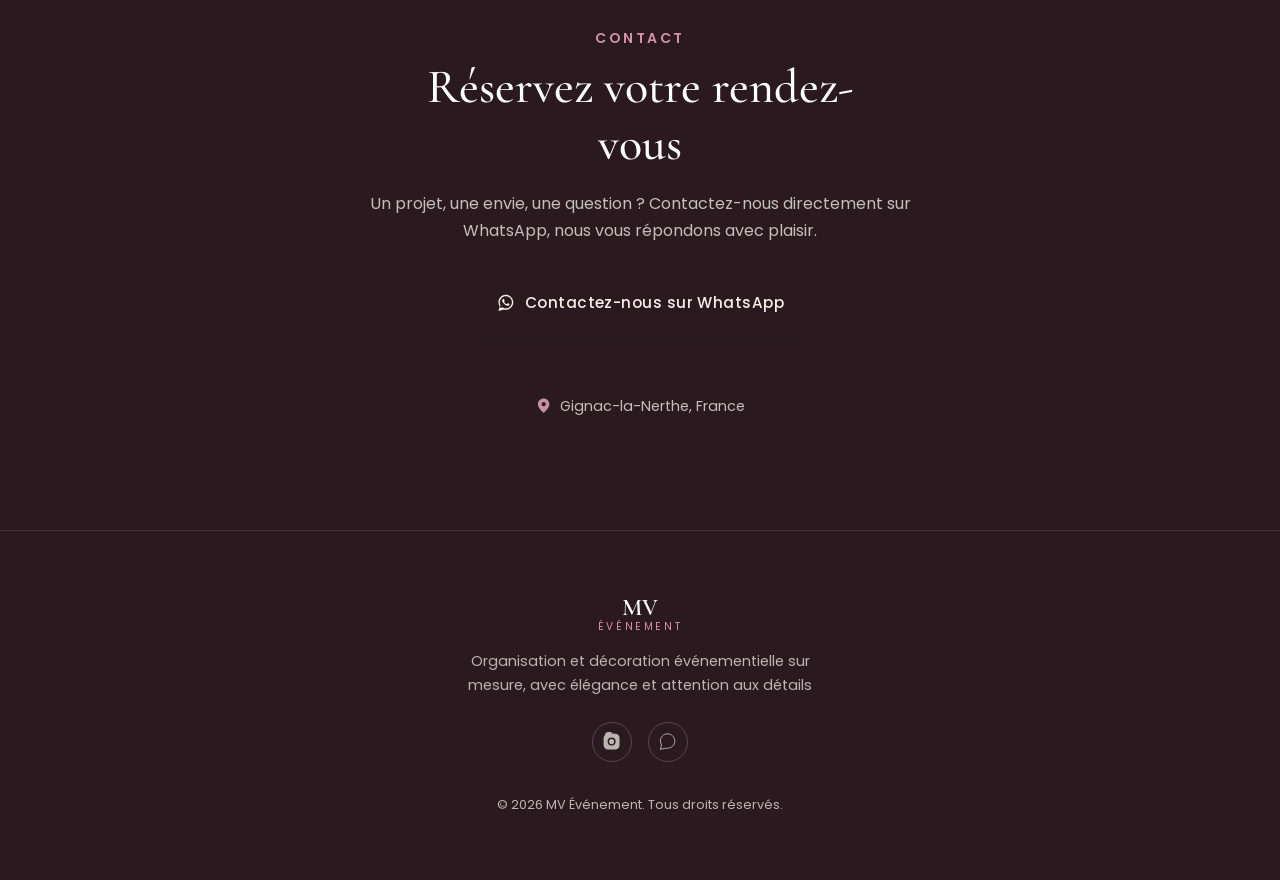
==== commit dad9d512: "collections v1 without pictures" ====
--- a/index.html
+++ b/index.html
@@ -40,13 +40,12 @@
           <ul class="main-nav__list">
             <li><a href="index.html" class="main-nav__link">Accueil</a></li>
             <li>
-              <a href="#collections" class="main-nav__link">Collections</a>
+              <a href="collections.html" class="main-nav__link">Collections</a>
             </li>
             <li>
               <a href="about.html" class="main-nav__link">À propos</a>
             </li>
-            <li><a href="#galerie" class="main-nav__link">Galerie</a></li>
-            <li><a href="#contact" class="main-nav__link">Contact</a></li>
+            <li><a href="contact.html" class="main-nav__link">Contact</a></li>
           </ul>
         </nav>
 
@@ -98,7 +97,7 @@
           <a href="#collections" class="btn btn--gold hero__btn"
             >Découvrir nos prestations</a
           >
-          <a href="#" class="btn btn--outline hero__btn">Nous contacter</a>
+          <a href="contact.html" class="btn btn--outline hero__btn">Nous contacter</a>
         </div>
       </section>
 
@@ -164,8 +163,8 @@
                     Une ambiance élégante et personnalisée pour sublimer votre
                     grand jour.
                   </p>
-                  <a href="#contact" class="card__link">
-                    Demander un rendez-vous
+                  <a href="collections.html#mariage" class="card__link">
+                    Voir plus
                     <svg
                       viewBox="0 0 24 24"
                       fill="none"
@@ -197,8 +196,8 @@
                   <p class="card__text">
                     Une scénographie imaginée selon votre univers, vos envies et l'ambiance souhaitée.
                   </p>
-                  <a href="#contact" class="card__link">
-                    Demander un rendez-vous
+                  <a href="collections.html#anniversaire" class="card__link">
+                    Voir plus
                     <svg
                       viewBox="0 0 24 24"
                       fill="none"
@@ -231,8 +230,8 @@
                     Un univers doux et harmonieux pour célébrer l'arrivée de
                     bébé.
                   </p>
-                  <a href="#contact" class="card__link">
-                    Demander un rendez-vous
+                  <a href="collections.html#babyshower" class="card__link">
+                    Voir plus
                     <svg
                       viewBox="0 0 24 24"
                       fill="none"
@@ -264,8 +263,8 @@
                   <p class="card__text">
                     Une prestation unique pour célébrer votre baptême.
                   </p>
-                  <a href="#contact" class="card__link">
-                    Demander un rendez-vous
+                  <a href="collections.html#bapteme" class="card__link">
+                    Voir plus
                     <svg
                       viewBox="0 0 24 24"
                       fill="none"
--- a/style.css
+++ b/style.css
@@ -378,6 +378,10 @@
   display: flex;
   gap: var(--space-md);
 }
+
+  .main-nav__cta-item {
+    display: none;
+  }
 
 .main-nav__link {
   font-size: 0.92rem;
@@ -1440,6 +1444,10 @@
     text-align: center;
   }
 
+  .main-nav__cta-item {
+    display: block;
+  }
+
   .header__cta {
     display: none;
   }
@@ -1855,3 +1863,600 @@
 .site-footer__brand .logo__sub {
   color: var(--color-gold-light);
 }
+
+/* ==========================================================================
+   DEMANDE DE DEVIS
+   À coller tout en bas de style.css, EN REMPLACEMENT du bloc
+   « DEMANDE DE DEVIS » existant (.devis__section / .devis__form-wrapper).
+   ========================================================================== */
+
+.devis__section {
+  display: flex;
+  flex-direction: column;
+  align-items: center;
+  background: var(--color-cream);
+  padding-top: calc(var(--header-height) + var(--space-lg));
+}
+
+.devis__intro {
+  max-width: 52ch;
+  margin: var(--space-sm) auto var(--space-lg);
+  text-align: center;
+  color: var(--color-text-muted);
+}
+
+/* ---------- Carte : image + formulaire ---------- */
+
+.devis__form-wrapper {
+  display: grid;
+  grid-template-columns: 0.8fr 1.2fr;
+  width: min(100% - 2 * var(--space-md), 1080px);
+  background: var(--color-surface);
+  border: 1px solid var(--color-border);
+  border-radius: var(--radius-md);
+  box-shadow: var(--shadow-soft);
+  overflow: hidden;
+}
+
+.devis__image {
+  width: 100%;
+  height: 100%;
+  min-height: 320px;
+  object-fit: cover;
+  background: linear-gradient(
+    135deg,
+    var(--color-gold-light),
+    var(--color-cream-dark)
+  );
+}
+
+/* ---------- Formulaire ---------- */
+
+.devis {
+  display: flex;
+  flex-direction: column;
+  gap: var(--space-sm);
+  padding: var(--space-md);
+}
+
+.devis__required-note {
+  font-size: 0.8rem;
+  color: var(--color-text-muted);
+}
+
+.devis__row {
+  display: grid;
+  grid-template-columns: 1fr 1fr;
+  gap: var(--space-sm);
+}
+
+.devis__field {
+  display: flex;
+  flex-direction: column;
+  gap: 0.35rem;
+  min-width: 0;
+}
+
+.devis__label {
+  font-size: 0.85rem;
+  font-weight: 500;
+  color: var(--color-text);
+}
+
+.devis__label span,
+.devis__consent span span,
+.devis__required-note span {
+  color: var(--color-burgundy);
+}
+
+.devis input[type="text"],
+.devis input[type="tel"],
+.devis input[type="date"],
+.devis input[type="email"],
+.devis select,
+.devis textarea {
+  width: 100%;
+  font: inherit;
+  font-size: 0.95rem;
+  color: var(--color-text);
+  background: var(--color-cream);
+  border: 1px solid var(--color-border);
+  border-radius: var(--radius-sm);
+  padding: 0.75em 1em;
+  transition:
+    border-color var(--transition-fast),
+    background var(--transition-fast);
+}
+
+.devis textarea {
+  resize: vertical;
+  min-height: 7rem;
+}
+
+.devis input::placeholder,
+.devis textarea::placeholder {
+  color: var(--color-text-muted);
+  opacity: 0.7;
+}
+
+.devis input:hover,
+.devis select:hover,
+.devis textarea:hover {
+  border-color: var(--color-gold);
+}
+
+.devis input:focus-visible,
+.devis select:focus-visible,
+.devis textarea:focus-visible {
+  outline: 2px solid var(--color-gold-dark);
+  outline-offset: 2px;
+  background: var(--color-white);
+}
+
+/* Erreur : seulement une fois que la personne a touché au champ */
+.devis input:user-invalid,
+.devis select:user-invalid,
+.devis textarea:user-invalid {
+  border-color: var(--color-burgundy);
+}
+
+/* ---------- Consentement ---------- */
+
+.devis__consent {
+  display: flex;
+  align-items: flex-start;
+  gap: 0.7rem;
+  font-size: 0.82rem;
+  line-height: 1.5;
+  color: var(--color-text-muted);
+  cursor: pointer;
+}
+
+.devis__consent input {
+  flex-shrink: 0;
+  width: 1.1rem;
+  height: 1.1rem;
+  margin-top: 0.2rem;
+  accent-color: var(--color-gold-dark);
+  cursor: pointer;
+}
+
+.devis__consent a {
+  color: var(--color-gold-dark);
+  text-decoration: underline;
+  text-underline-offset: 3px;
+}
+
+.devis__consent a:hover {
+  color: var(--color-burgundy);
+}
+
+/* ---------- Bouton ---------- */
+
+.devis__submit {
+  align-self: flex-start;
+  justify-content: center;
+  margin: var(--space-xs) 0 0;
+}
+
+/* ---------- Responsive ---------- */
+
+@media (max-width: 860px) {
+  .devis__form-wrapper {
+    grid-template-columns: 1fr;
+  }
+
+  .devis__image {
+    height: 220px;
+    min-height: 0;
+  }
+}
+
+@media (max-width: 560px) {
+  .devis__row {
+    grid-template-columns: 1fr;
+  }
+
+  .devis {
+    padding: var(--space-sm);
+  }
+
+  .devis__submit {
+    align-self: stretch;
+  }
+}
+
+/* ==========================================================================
+   PAGE CONTACT — FAQ
+   À coller tout en bas de style.css (après le bloc « DEMANDE DE DEVIS »).
+   Le formulaire réutilise les classes .devis__* déjà présentes.
+   ========================================================================== */
+
+.faq {
+  background: var(--color-cream-dark);
+}
+
+.faq__header {
+  display: flex;
+  flex-direction: column;
+  align-items: center;
+  text-align: center;
+}
+
+.faq .eyebrow {
+  color: var(--color-burgundy);
+  padding: 0.35em 1.1em;
+  border-radius: var(--radius-full);
+  background: rgba(255, 253, 252, 0.7);
+  margin-bottom: var(--space-sm);
+}
+
+.faq__subtitle {
+  margin-top: var(--space-sm);
+  color: var(--color-gold-dark);
+  font-size: 1.1rem;
+}
+
+/* ---------- Liste ---------- */
+
+.faq__list {
+  display: grid;
+  gap: 0.8rem;
+  width: min(100% - 2 * var(--space-md), 780px);
+  margin: var(--space-lg) auto 0;
+}
+
+.faq__item {
+  background: var(--color-surface);
+  border: 1px solid var(--color-border);
+  border-radius: var(--radius-md);
+  transition:
+    background var(--transition-mid),
+    border-color var(--transition-mid),
+    box-shadow var(--transition-mid);
+}
+
+.faq__item:hover {
+  border-color: var(--color-gold);
+}
+
+.faq__item[open] {
+  background: var(--color-cream);
+  border-color: var(--color-gold);
+  box-shadow: var(--shadow-soft);
+}
+
+/* ---------- Question (summary natif : clavier + lecteurs d'écran OK) ---------- */
+
+.faq__question {
+  display: flex;
+  align-items: center;
+  justify-content: space-between;
+  gap: var(--space-sm);
+  padding: 1.1rem 1.4rem;
+  cursor: pointer;
+  list-style: none;
+  font-family: var(--font-display);
+  font-size: 1.3rem;
+  font-weight: 600;
+  line-height: 1.3;
+  color: var(--color-text);
+  border-radius: var(--radius-md);
+}
+
+.faq__question::-webkit-details-marker {
+  display: none;
+}
+
+.faq__question:focus-visible {
+  outline: 2px solid var(--color-gold-dark);
+  outline-offset: 3px;
+}
+
+.faq__icon {
+  flex-shrink: 0;
+  width: 36px;
+  height: 36px;
+  display: flex;
+  align-items: center;
+  justify-content: center;
+  border-radius: 50%;
+  border: 1px solid var(--color-border);
+  color: var(--color-gold-dark);
+  transition:
+    transform var(--transition-mid),
+    background var(--transition-mid),
+    color var(--transition-mid),
+    border-color var(--transition-mid);
+}
+
+.faq__icon svg {
+  width: 18px;
+  height: 18px;
+}
+
+.faq__item:hover .faq__icon {
+  border-color: var(--color-gold);
+}
+
+.faq__item[open] .faq__icon {
+  transform: rotate(180deg);
+  background: var(--color-gold-dark);
+  border-color: var(--color-gold-dark);
+  color: var(--color-white);
+}
+
+/* ---------- Réponse ---------- */
+
+.faq__answer {
+  padding: 0 1.4rem 1.3rem;
+  color: var(--color-text-muted);
+  font-size: 0.95rem;
+  line-height: 1.75;
+  max-width: 64ch;
+}
+
+.faq__answer a {
+  color: var(--color-gold-dark);
+  text-decoration: underline;
+  text-underline-offset: 3px;
+}
+
+.faq__answer a:hover {
+  color: var(--color-burgundy);
+}
+
+.faq__item[open] .faq__answer {
+  animation: faq-reveal 0.35s ease both;
+}
+
+@keyframes faq-reveal {
+  from {
+    opacity: 0;
+    transform: translateY(-6px);
+  }
+  to {
+    opacity: 1;
+    transform: translateY(0);
+  }
+}
+
+/* ---------- Lien de fin ---------- */
+
+.faq__more {
+  margin-top: var(--space-md);
+  text-align: center;
+  color: var(--color-text-muted);
+}
+
+.faq__more a {
+  color: var(--color-text);
+  font-weight: 500;
+  text-decoration: underline;
+  text-underline-offset: 4px;
+  transition: color var(--transition-fast);
+}
+
+.faq__more a:hover {
+  color: var(--color-gold-dark);
+}
+
+/* ---------- Mobile ---------- */
+
+@media (max-width: 560px) {
+  .faq__question {
+    padding: 1rem;
+    font-size: 1.15rem;
+  }
+
+  .faq__answer {
+    padding: 0 1rem 1.1rem;
+  }
+
+  .faq__icon {
+    width: 32px;
+    height: 32px;
+  }
+}
+
+/* ==========================================================================
+   PAGE NOS COLLECTIONS — onglets de filtrage + galerie
+   À coller tout en bas de style.css (ou à garder en fichier séparé
+   chargé après style.css, comme dans collections.html).
+   ========================================================================== */
+
+/* Hero un peu plus court que celui des autres pages */
+.hero--compact {
+  min-height: 48svh;
+  padding-bottom: var(--space-md);
+}
+
+/* ---------- Barre d'onglets (collée sous le header) ---------- */
+
+.filters {
+  position: sticky;
+  top: var(--header-height);
+  z-index: 100;
+  background: var(--color-surface);
+  border-bottom: 1px solid var(--color-border);
+}
+
+.filters__list {
+  display: flex;
+  max-width: var(--container-width);
+  margin-inline: auto;
+  overflow-x: auto;
+  scrollbar-width: none;
+  scroll-snap-type: x proximity;
+}
+
+.filters__list::-webkit-scrollbar {
+  display: none;
+}
+
+.filters__tab {
+  flex: 1 0 auto;
+  scroll-snap-align: center;
+  padding: 1.1rem 1.5rem;
+  font-size: 0.82rem;
+  font-weight: 600;
+  letter-spacing: 0.12em;
+  text-transform: uppercase;
+  white-space: nowrap;
+  color: var(--color-text-muted);
+  border-bottom: 3px solid transparent;
+  transition:
+    color var(--transition-fast),
+    border-color var(--transition-fast);
+}
+
+.filters__tab:hover {
+  color: var(--color-text);
+}
+
+.filters__tab[aria-selected="true"] {
+  color: var(--color-ink);
+  border-bottom-color: var(--color-gold-dark);
+}
+
+.filters__tab:focus-visible {
+  outline-offset: -4px;
+}
+
+/* ---------- Galerie ---------- */
+
+.collection {
+  background: var(--color-cream);
+  padding-block: var(--space-lg) var(--space-xl);
+}
+
+.collection__intro {
+  text-align: center;
+  max-width: 56ch;
+  margin: 0 auto var(--space-lg);
+  color: var(--color-text-muted);
+  min-height: 3.4em;
+}
+
+.collection__grid {
+  display: grid;
+  grid-template-columns: 1fr;
+  gap: var(--space-sm);
+}
+
+@media (min-width: 700px) {
+  .collection__grid {
+    grid-template-columns: repeat(2, 1fr);
+    gap: var(--space-md);
+  }
+}
+
+@media (min-width: 1000px) {
+  .collection__grid {
+    grid-template-columns: repeat(3, 1fr);
+  }
+}
+
+.collection__item {
+  position: relative;
+  aspect-ratio: 4 / 5;
+  border-radius: var(--radius-md);
+  overflow: hidden;
+  background: linear-gradient(
+    135deg,
+    var(--color-gold-light),
+    var(--color-cream-dark)
+  );
+  box-shadow: var(--shadow-soft);
+}
+
+.collection__item[hidden] {
+  display: none;
+}
+
+.collection__item img {
+  width: 100%;
+  height: 100%;
+  object-fit: cover;
+  transition: transform 0.6s ease;
+}
+
+.collection__item:hover img {
+  transform: scale(1.04);
+}
+
+/* Étiquette de la prestation, visible sur la vue « Tout » */
+.collection__tag {
+  position: absolute;
+  inset: auto var(--space-sm) var(--space-sm) auto;
+  padding: 0.3em 0.9em;
+  border-radius: var(--radius-full);
+  background: rgba(255, 253, 252, 0.9);
+  backdrop-filter: blur(6px);
+  font-size: 0.72rem;
+  font-weight: 500;
+  color: var(--color-text);
+}
+
+.collection[data-active]:not([data-active="all"]) .collection__tag {
+  display: none;
+}
+
+/* Image manquante : on affiche un petit motif à la place */
+.collection__item.is-placeholder::after {
+  content: "✦";
+  position: absolute;
+  inset: 0;
+  display: flex;
+  align-items: center;
+  justify-content: center;
+  font-size: 2.5rem;
+  color: var(--color-cream);
+}
+
+/* Animation seulement quand on change de filtre (réponse à l'action) */
+.collection__item.is-entering {
+  animation: collection-enter 0.45s ease both;
+}
+
+@keyframes collection-enter {
+  from {
+    opacity: 0;
+    transform: translateY(14px);
+  }
+  to {
+    opacity: 1;
+    transform: translateY(0);
+  }
+}
+
+@media (prefers-reduced-motion: reduce) {
+  .collection__item.is-entering {
+    animation: none;
+  }
+}
+
+/* ---------- Appel à l'action ---------- */
+
+.collection__cta {
+  display: flex;
+  flex-direction: column;
+  align-items: center;
+  gap: var(--space-sm);
+  margin-top: var(--space-lg);
+  text-align: center;
+  color: var(--color-text-muted);
+}
+
+.collection__cta .btn {
+  margin: 0;
+}
+
+/* ---------- Mobile ---------- */
+
+@media (max-width: 560px) {
+  .filters__tab {
+    padding: 1rem 1.1rem;
+    font-size: 0.75rem;
+  }
+}
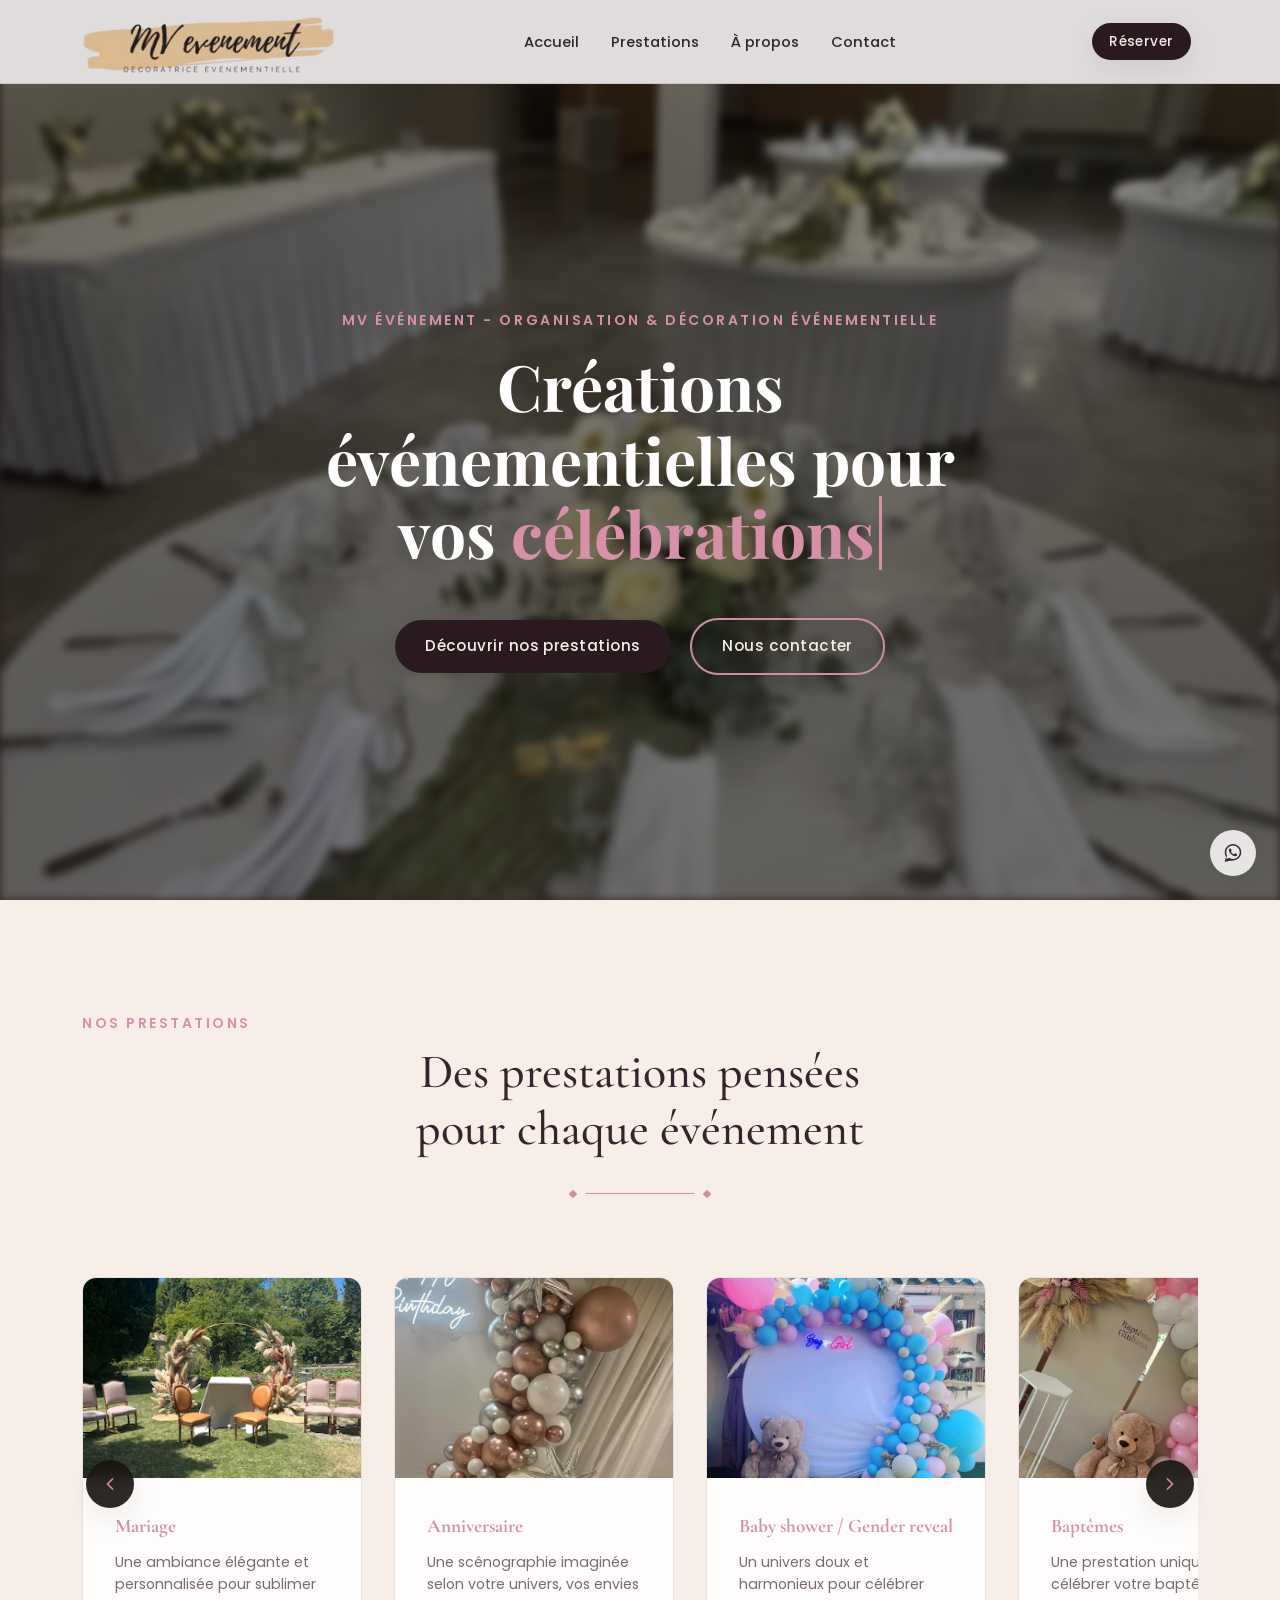
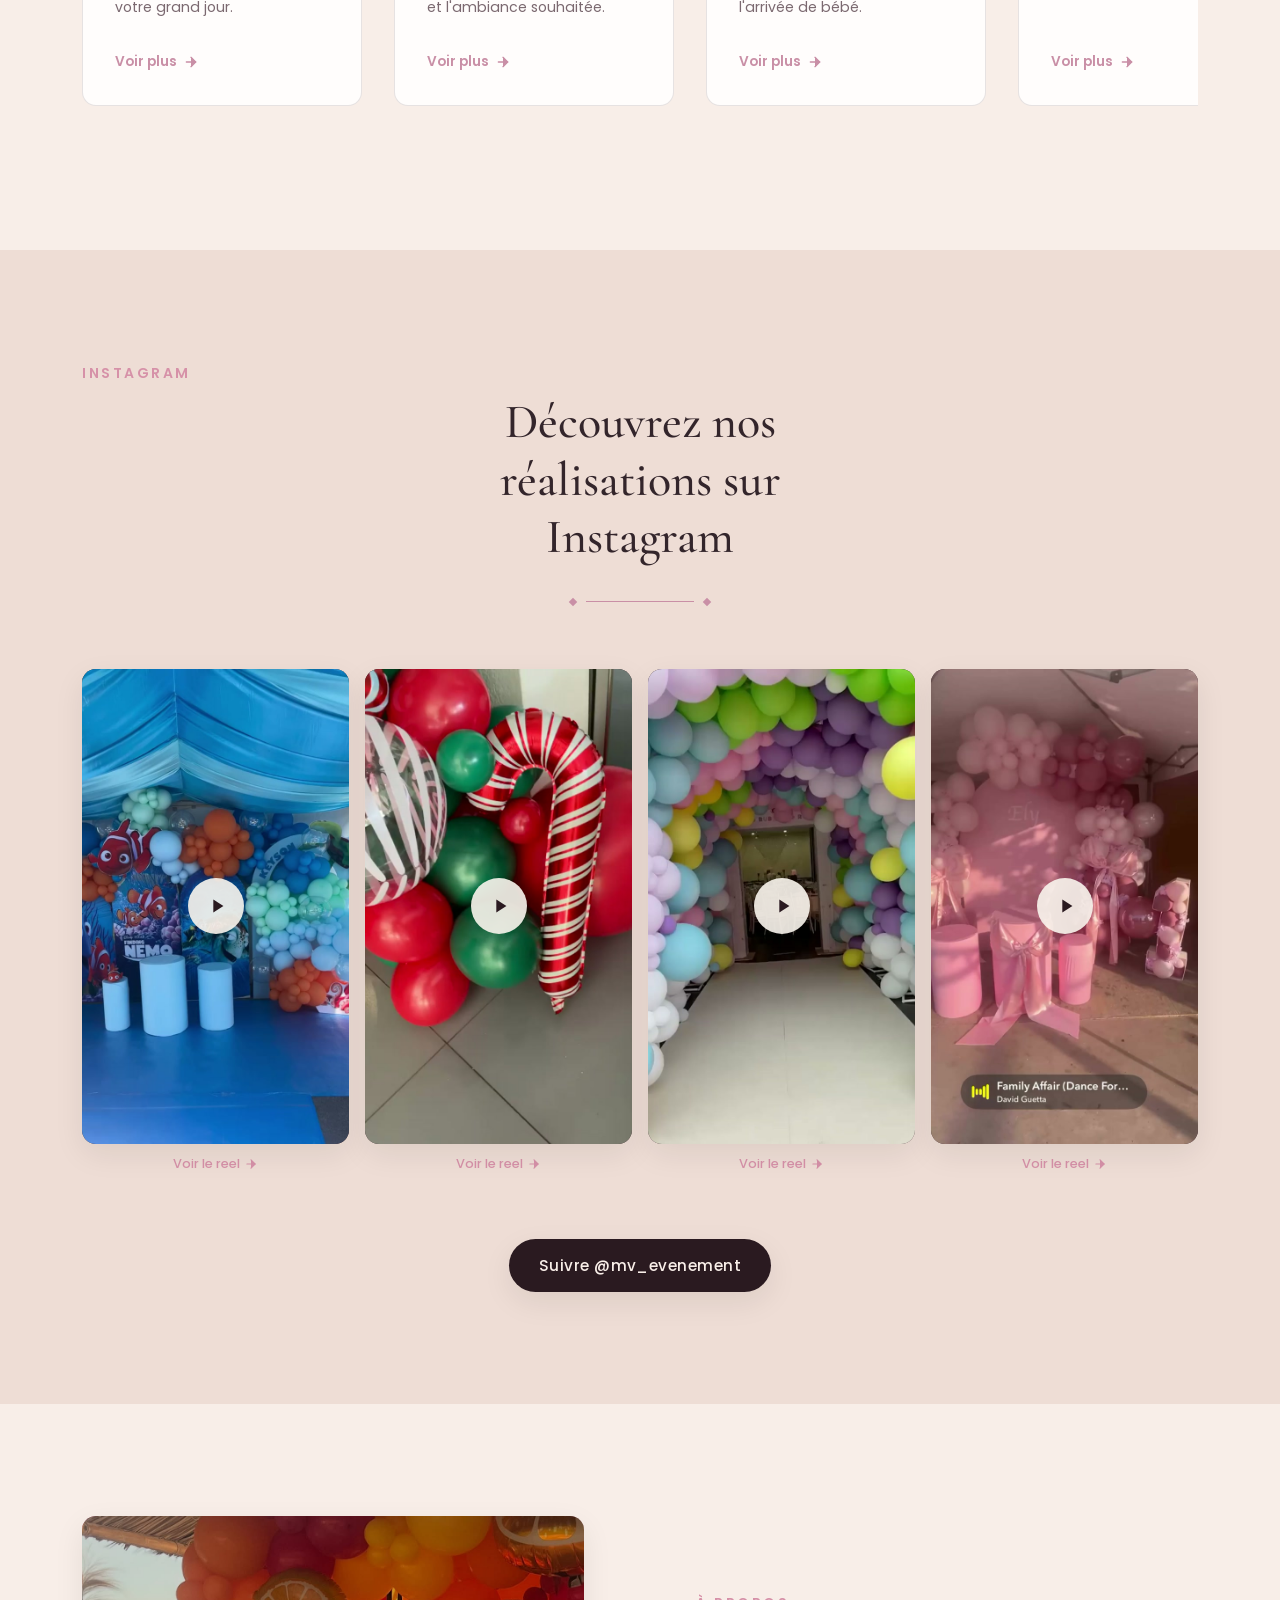
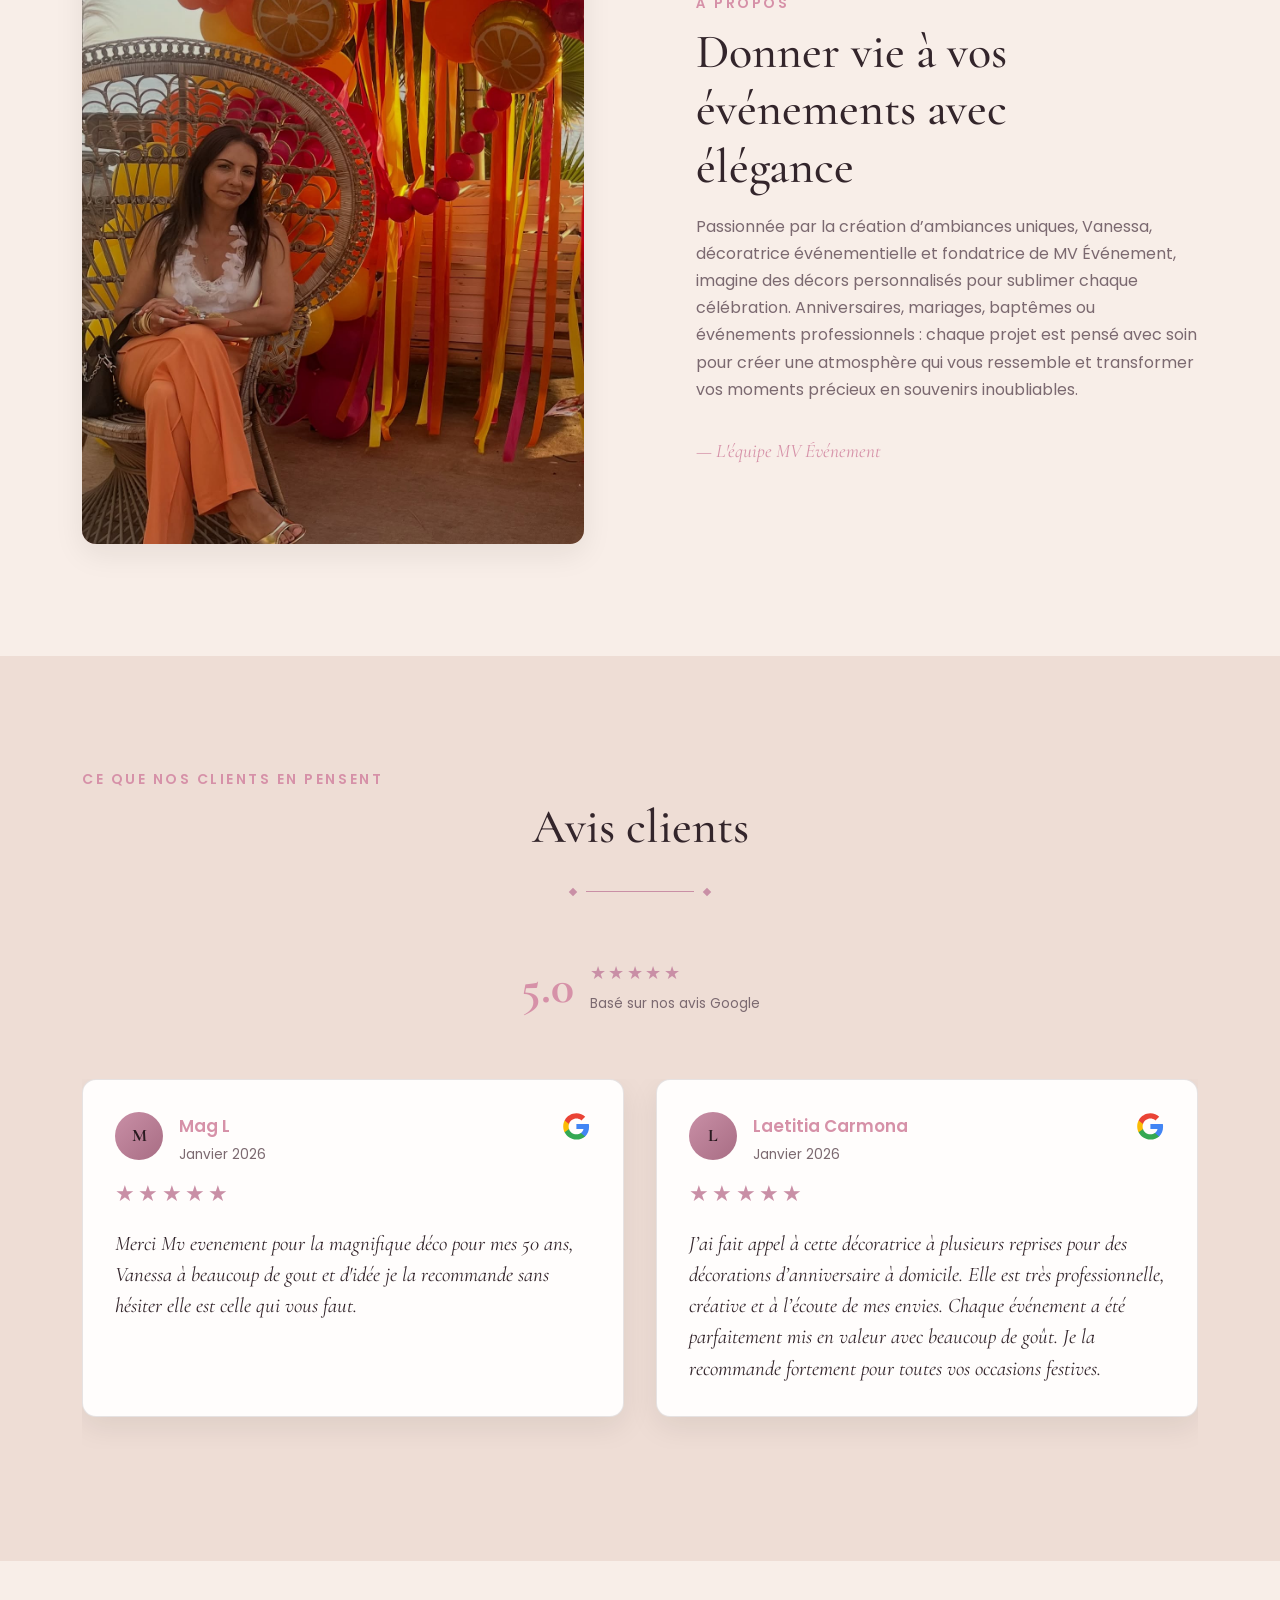
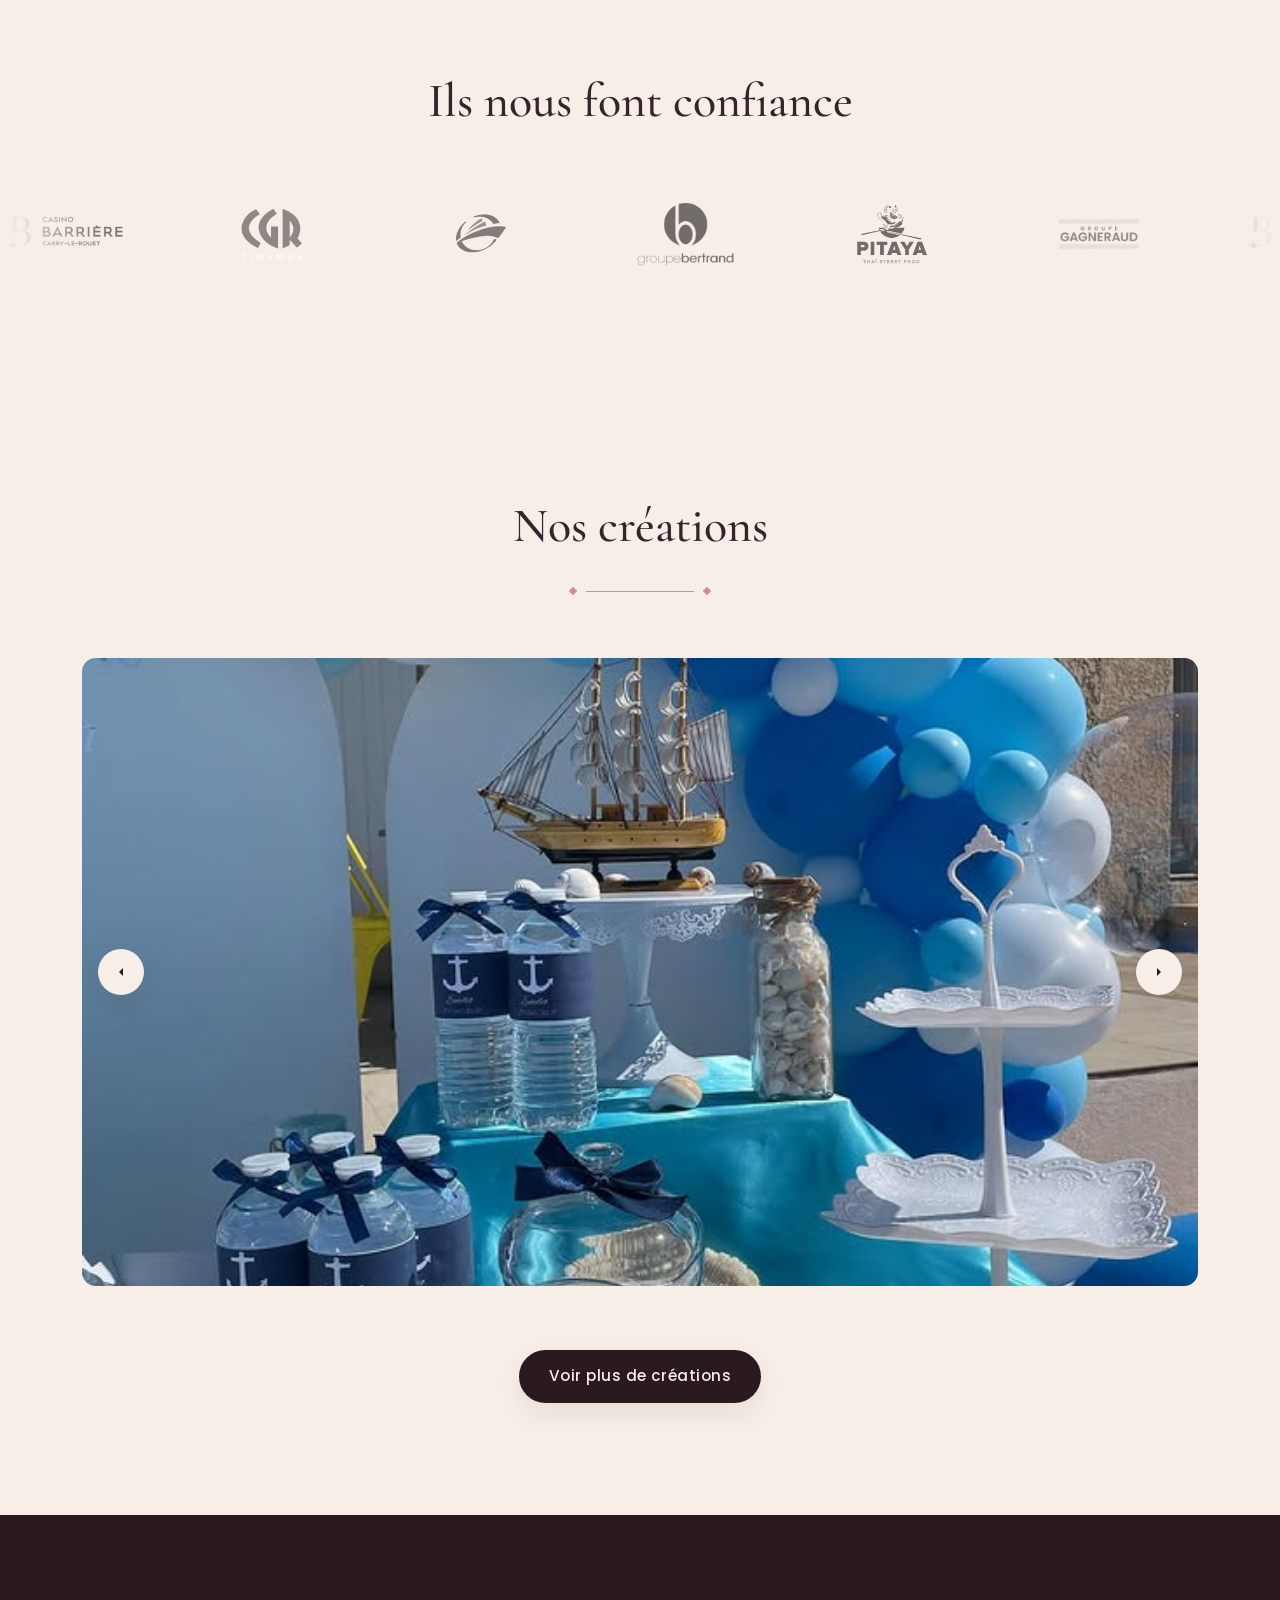
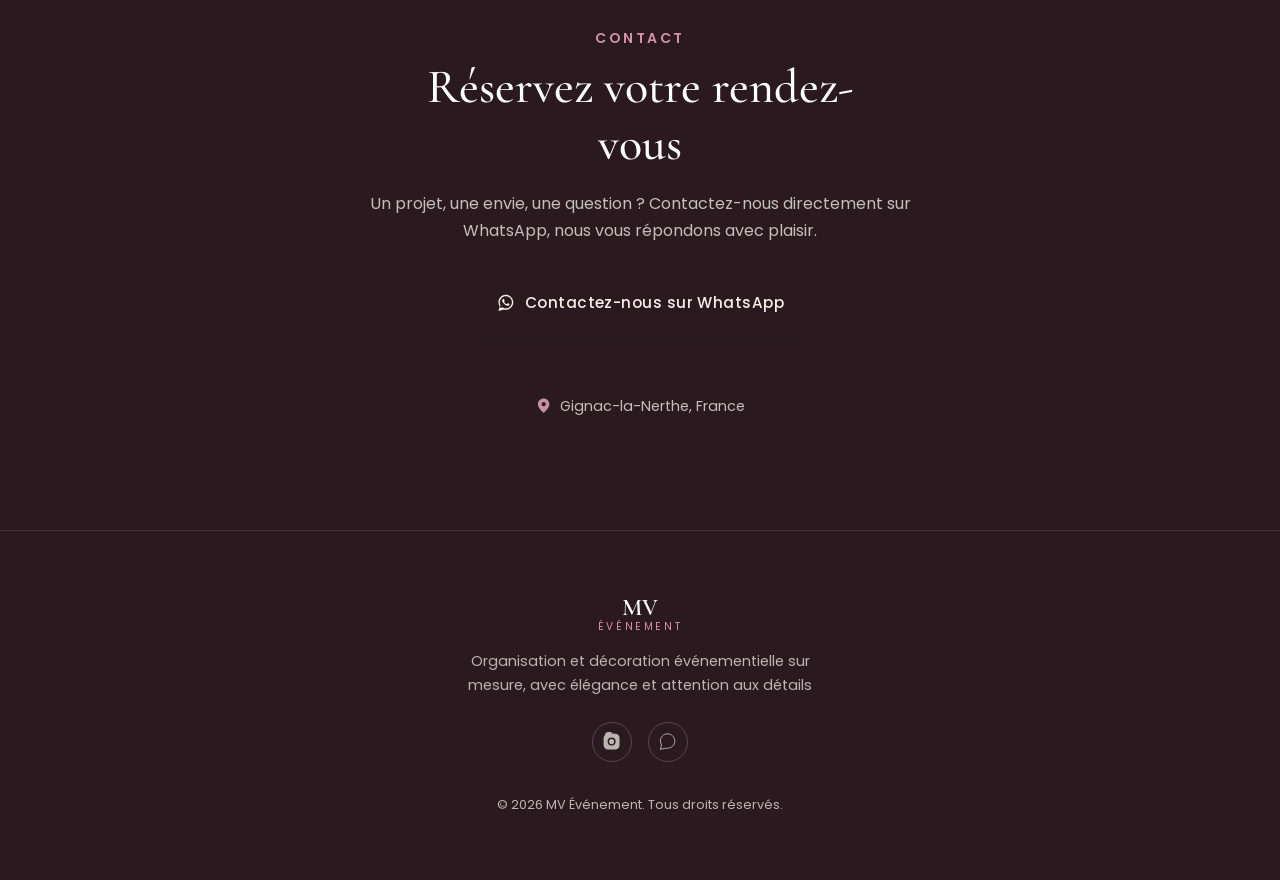
==== commit 17195520: "new prestations" ====
--- a/index.html
+++ b/index.html
@@ -40,7 +40,7 @@
           <ul class="main-nav__list">
             <li><a href="index.html" class="main-nav__link">Accueil</a></li>
             <li>
-              <a href="collections.html" class="main-nav__link">Collections</a>
+              <a href="prestations.html" class="main-nav__link">Prestations</a>
             </li>
             <li>
               <a href="about.html" class="main-nav__link">À propos</a>
@@ -163,7 +163,7 @@
                     Une ambiance élégante et personnalisée pour sublimer votre
                     grand jour.
                   </p>
-                  <a href="collections.html#mariage" class="card__link">
+                  <a href="prestations.html#mariage" class="card__link">
                     Voir plus
                     <svg
                       viewBox="0 0 24 24"
@@ -196,7 +196,7 @@
                   <p class="card__text">
                     Une scénographie imaginée selon votre univers, vos envies et l'ambiance souhaitée.
                   </p>
-                  <a href="collections.html#anniversaire" class="card__link">
+                  <a href="prestations.html#anniversaire" class="card__link">
                     Voir plus
                     <svg
                       viewBox="0 0 24 24"
@@ -230,7 +230,7 @@
                     Un univers doux et harmonieux pour célébrer l'arrivée de
                     bébé.
                   </p>
-                  <a href="collections.html#babyshower" class="card__link">
+                  <a href="prestations.html#babyshower" class="card__link">
                     Voir plus
                     <svg
                       viewBox="0 0 24 24"
@@ -263,7 +263,7 @@
                   <p class="card__text">
                     Une prestation unique pour célébrer votre baptême.
                   </p>
-                  <a href="collections.html#bapteme" class="card__link">
+                  <a href="prestations.html#bapteme" class="card__link">
                     Voir plus
                     <svg
                       viewBox="0 0 24 24"
--- a/style.css
+++ b/style.css
@@ -1814,11 +1814,6 @@
   color: var(--color-burgundy);
 }
 
-/* Premier paragraphe de l'histoire = texte d'introduction */
-.divider + .about-story__text {
-  font-size: 1.1rem;
-  color: var(--color-text);
-}
 
 /* La liste ordonnée du process ne doit pas afficher ses puces */
 ol.process {
@@ -2262,7 +2257,7 @@
 /* ==========================================================================
    PAGE NOS COLLECTIONS — onglets de filtrage + galerie
    À coller tout en bas de style.css (ou à garder en fichier séparé
-   chargé après style.css, comme dans collections.html).
+   chargé après style.css, comme dans prestations.html).
    ========================================================================== */
 
 /* Hero un peu plus court que celui des autres pages */
@@ -2323,6 +2318,99 @@
   outline-offset: -4px;
 }
 
+/* ---------- Mobile : filtres en menu déroulant ---------- */
+
+.filters__toggle {
+  display: none;
+}
+
+@media (max-width: 700px) {
+  .filters__toggle {
+    display: flex;
+    align-items: center;
+    gap: var(--space-sm);
+    width: 100%;
+    padding: 0.9rem var(--space-md);
+    font-size: 0.9rem;
+    text-align: start;
+    color: var(--color-text-muted);
+  }
+
+  .filters__burger svg:hover {
+    color: var(--color-text);
+  }
+
+  .filters__toggle strong {
+    color: var(--color-ink);
+    font-weight: 600;
+  }
+
+  .filters__burger {
+    display: flex;
+    flex-direction: column;
+    gap: 4px;
+    width: 22px;
+    flex-shrink: 0;
+  }
+
+  .filters__burger span {
+    height: 2px;
+    background: var(--color-text);
+    transition:
+      transform var(--transition-fast),
+      opacity var(--transition-fast);
+  }
+
+  .filters__toggle[aria-expanded="true"] .filters__burger span:nth-child(1) {
+    transform: translateY(6px) rotate(45deg);
+  }
+  .filters__toggle[aria-expanded="true"] .filters__burger span:nth-child(2) {
+    opacity: 0;
+  }
+  .filters__toggle[aria-expanded="true"] .filters__burger span:nth-child(3) {
+    transform: translateY(-6px) rotate(-45deg);
+  }
+
+  /* La liste devient un panneau qui se déplie sous la barre */
+  .filters__list {
+    position: absolute;
+    top: 100%;
+    inset-inline: 0;
+    flex-direction: column;
+    overflow: visible;
+    background: var(--color-surface);
+    border-bottom: 1px solid var(--color-border);
+    box-shadow: var(--shadow-soft);
+    opacity: 0;
+    visibility: hidden;
+    transform: translateY(-8px);
+    transition:
+      opacity var(--transition-fast),
+      transform var(--transition-fast),
+      visibility var(--transition-fast);
+  }
+
+  .filters__list.is-open {
+    opacity: 1;
+    visibility: visible;
+    transform: translateY(0);
+  }
+
+  .filters__tab {
+    flex: none;
+    padding: 1rem var(--space-md);
+    text-align: start;
+    font-size: 0.8rem;
+    border-bottom: 0;
+    border-left: 3px solid transparent;
+  }
+
+  .filters__tab[aria-selected="true"] {
+    border-left-color: var(--color-gold-dark);
+    background: var(--color-cream);
+  }
+}
+
 /* ---------- Galerie ---------- */
 
 .collection {
@@ -2404,7 +2492,7 @@
 
 /* Image manquante : on affiche un petit motif à la place */
 .collection__item.is-placeholder::after {
-  content: "✦";
+  content: "404 : Not found";
   position: absolute;
   inset: 0;
   display: flex;
@@ -2452,11 +2540,494 @@
   margin: 0;
 }
 
-/* ---------- Mobile ---------- */
-
-@media (max-width: 560px) {
-  .filters__tab {
-    padding: 1rem 1.1rem;
-    font-size: 0.75rem;
-  }
+/* ==========================================================================
+   PAGE PRESTATIONS — hero clair + une card par prestation
+   (le filtrage + la galerie en dessous réutilisent le bloc « PAGE NOS COLLECTIONS »)
+   ========================================================================== */
+
+/* ---------- Hero clair (titre centré, mot en italique) ---------- */
+
+.page-hero {
+  padding: calc(var(--header-height) + 4rem) 0 4rem;
+  text-align: center;
+  background: linear-gradient(180deg, var(--color-surface) 0%, var(--color-cream) 100%);
+}
+
+.page-hero__eyebrow {
+  margin-bottom: var(--space-sm);
+  /* plus foncé que l'eyebrow standard pour rester lisible sur fond clair */
+  color: var(--color-burgundy);
+  color: color-mix(in srgb, var(--color-burgundy) 80%, var(--color-ink));
+}
+
+.page-hero__title {
+  font-family: "Playfair Display", Georgia, serif;
+  font-size: clamp(2.4rem, 6vw, 3.6rem);
+  font-weight: 700;
+  line-height: 1.1;
+  color: var(--color-ink);
+  text-wrap: balance;
+}
+
+.page-hero__title em {
+  font-style: italic;
+  font-weight: 400;
+  color: var(--color-gold-dark);
+}
+
+.page-hero__subtitle {
+  max-width: 42ch;
+  margin: var(--space-md) auto 0;
+  font-size: clamp(1.05rem, 0.8rem + 1vw, 1.3rem);
+  font-weight: 300;
+  line-height: 1.7;
+  color: var(--color-text);
+  text-wrap: balance;
+}
+
+/* ---------- Cards des prestations ---------- */
+
+.presta {
+  background: var(--color-cream);
+  padding-block: var(--space-md) var(--space-lg);
+}
+
+.presta__intro {
+  max-width: 56ch;
+  margin: 0 auto var(--space-lg);
+  text-align: center;
+  font-size: 1.05rem;
+  color: var(--color-text-muted);
+}
+
+.presta__grid {
+  display: grid;
+  grid-template-columns: 1fr;
+  gap: var(--space-md);
+}
+
+@media (min-width: 760px) {
+  .presta__grid {
+    grid-template-columns: repeat(2, 1fr);
+  }
+}
+
+.presta-card {
+  position: relative; /* sert d'ancre à la zone cliquable du lien */
+  display: flex;
+  flex-direction: column;
+  background: var(--color-surface);
+  border: 1px solid var(--color-border);
+  border-radius: var(--radius-md);
+  overflow: hidden;
+  box-shadow: var(--shadow-soft);
+  transition:
+    transform var(--transition-mid),
+    box-shadow var(--transition-mid);
+}
+
+.presta-card:hover {
+  transform: translateY(-4px);
+  box-shadow: var(--shadow-strong);
+}
+
+.presta-card__image {
+  position: relative;
+  aspect-ratio: 16 / 10;
+  overflow: hidden;
+  background: linear-gradient(135deg, var(--color-gold-light), var(--color-cream-dark));
+}
+
+.presta-card__image img {
+  width: 100%;
+  height: 100%;
+  object-fit: cover;
+  transition: transform 0.6s ease;
+}
+
+.presta-card:hover .presta-card__image img {
+  transform: scale(1.05);
+}
+
+.presta-card__image.is-placeholder::after {
+  content: "✦";
+  position: absolute;
+  inset: 0;
+  display: flex;
+  align-items: center;
+  justify-content: center;
+  font-size: 2rem;
+  color: var(--color-cream);
+}
+
+.presta-card__body {
+  display: flex;
+  flex-direction: column;
+  flex: 1;
+  padding: var(--space-md);
+}
+
+.presta-card__title {
+  margin-bottom: 0.5rem;
+  font-family: var(--font-display);
+  font-size: clamp(1.6rem, 1rem + 1.5vw, 2rem);
+  font-weight: 600;
+  line-height: 1.2;
+  color: var(--color-ink);
+}
+
+.presta-card__text {
+  flex: 1;
+  margin-bottom: var(--space-md);
+  font-size: 0.95rem;
+  line-height: 1.7;
+  color: var(--color-text-muted);
+}
+
+.presta-card__link {
+  align-self: flex-end;
+  display: inline-flex;
+  align-items: center;
+  gap: 0.5rem;
+  font-size: 0.95rem;
+  font-weight: 500;
+  color: var(--color-ink);
+  transition:
+    gap var(--transition-mid),
+    color var(--transition-mid);
+}
+
+/* Toute la card est cliquable, avec un seul lien pour les lecteurs d'écran */
+.presta-card__link::after {
+  content: "";
+  position: absolute;
+  inset: 0;
+}
+
+.presta-card__link svg {
+  width: 18px;
+  height: 18px;
+  fill: none;
+  stroke: currentColor;
+  stroke-width: 2;
+  stroke-linecap: round;
+  stroke-linejoin: round;
+}
+
+.presta-card:hover .presta-card__link {
+  gap: 0.8rem;
+  color: var(--color-gold-dark);
+}
+
+/* ---------- Titre de la galerie (au-dessus des onglets) ---------- */
+
+.presta-gallery-head {
+  background: var(--color-surface);
+  padding-block: var(--space-lg) var(--space-xs);
+  text-align: center;
+}
+
+.presta-gallery-head .eyebrow {
+  color: var(--color-burgundy);
+  color: color-mix(in srgb, var(--color-burgundy) 80%, var(--color-ink));
+}
+
+.presta-gallery-head .divider {
+  margin-bottom: var(--space-sm);
+}
+
+/* ==========================================================================
+   À PROPOS — histoire dépliable (remplace le long bloc de texte)
+   ========================================================================== */
+
+.about-more {
+  margin-top: var(--space-md);
+  border-top: 1px solid var(--color-border);
+}
+
+.about-more__item {
+  border-bottom: 1px solid var(--color-border);
+}
+
+.about-more__summary {
+  display: flex;
+  align-items: center;
+  justify-content: space-between;
+  gap: var(--space-sm);
+  padding: 1rem 0;
+  list-style: none;
+  cursor: pointer;
+  font-family: var(--font-display);
+  font-size: 1.4rem;
+  font-weight: 600;
+  line-height: 1.3;
+  color: var(--color-ink);
+  transition: color var(--transition-fast);
+}
+
+.about-more__summary::-webkit-details-marker {
+  display: none;
+}
+
+.about-more__summary::after {
+  content: "";
+  flex-shrink: 0;
+  width: 0.55rem;
+  height: 0.55rem;
+  border-right: 2px solid var(--color-gold-dark);
+  border-bottom: 2px solid var(--color-gold-dark);
+  transform: translateY(-2px) rotate(45deg);
+  transition: transform var(--transition-fast);
+}
+
+.about-more__item[open] > .about-more__summary::after {
+  transform: translateY(2px) rotate(-135deg);
+}
+
+.about-more__summary:hover {
+  color: var(--color-gold-dark);
+}
+
+.about-more__summary:focus-visible {
+  outline: 2px solid var(--color-gold-dark);
+  outline-offset: 2px;
+  border-radius: var(--radius-sm);
+}
+
+.about-more__body {
+  padding-bottom: var(--space-xs);
+  animation: about-more-open 0.35s ease;
+}
+
+@keyframes about-more-open {
+  from {
+    opacity: 0;
+    transform: translateY(-6px);
+  }
+  to {
+    opacity: 1;
+    transform: none;
+  }
+}
+
+/* Desktop : la photo reste en haut et suit la lecture quand on déplie un bloc */
+@media (min-width: 801px) {
+  .about-story__inner {
+    align-items: start;
+  }
+
+  .about-story__media {
+    position: sticky;
+    top: calc(var(--header-height) + var(--space-md));
+  }
+}
+
+/* ==========================================================================
+   PAGE PRESTATIONS — hero et cards alignés sur Le Petit Atelier
+   À coller tout en bas de style.css (après le bloc « À PROPOS — histoire
+   dépliable »). Ces règles passent après les anciennes : elles les remplacent
+   visuellement sans rien casser. Une fois collé, tu peux supprimer à ta
+   convenance l'ancien .page-hero, l'ancien .presta__grid et les anciens
+   .presta-card* du bloc « PAGE PRESTATIONS ».
+   ========================================================================== */
+
+/* ---------- Hero : même structure que la galerie du Petit Atelier ---------- */
+
+.presta-hero {
+  position: relative;
+  isolation: isolate;
+  overflow: hidden;
+  padding: calc(var(--header-height) + 64px) 24px 52px;
+  text-align: center;
+  background: var(--color-cream);
+  border-bottom: 1px solid var(--color-border);
+}
+
+/* Halo en bas du hero (derrière le texte) */
+.presta-hero::after {
+  content: "";
+  position: absolute;
+  inset: 0;
+  z-index: -1;
+  background: radial-gradient(
+    ellipse 70% 60% at 50% 120%,
+    color-mix(in srgb, var(--color-gold) 22%, transparent) 0%,
+    transparent 70%
+  );
+  pointer-events: none;
+}
+
+.presta-hero__label {
+  display: inline-block;
+  margin-bottom: 16px;
+  font-size: 0.72rem;
+  font-weight: 600;
+  letter-spacing: 0.22em;
+  text-transform: uppercase;
+  color: var(--color-gold-dark);
+}
+
+.presta-hero__title {
+  margin-bottom: 14px;
+  font-family: "Playfair Display", Georgia, serif;
+  font-size: clamp(2rem, 5vw, 3.2rem);
+  font-weight: 700;
+  line-height: 1.15;
+  color: var(--color-ink);
+}
+
+.presta-hero__title em {
+  font-style: italic;
+  color: var(--color-gold-dark);
+}
+
+.presta-hero__sub {
+  font-size: 0.95rem;
+  font-weight: 300;
+  color: var(--color-text-muted);
+}
+
+/* ---------- Grille : 1 colonne → 2 colonnes → 4 colonnes ---------- */
+
+.presta__grid {
+  display: grid;
+  grid-template-columns: 1fr;
+  gap: 2rem;
+}
+
+@media (min-width: 600px) {
+  .presta__grid {
+    grid-template-columns: repeat(2, 1fr);
+  }
+}
+
+@media (min-width: 1180px) {
+  .presta__grid {
+    grid-template-columns: repeat(4, 1fr);
+  }
+}
+
+/* ---------- Card : même rendu que celles du Petit Atelier ---------- */
+
+.presta-card {
+  position: relative; /* ancre de la zone cliquable du lien */
+  display: flex;
+  flex-direction: column;
+  background: var(--color-surface);
+  border: 0;
+  border-radius: 16px;
+  overflow: hidden;
+  box-shadow: 0 2px 12px rgba(0, 0, 0, 0.06);
+  /* opacity : sert à l'apparition au scroll (classe .reveal) */
+  transition:
+    opacity 0.7s ease,
+    transform var(--transition-mid),
+    box-shadow var(--transition-mid);
+}
+
+.presta-card:hover {
+  transform: translateY(-6px);
+  box-shadow: 0 8px 30px rgba(0, 0, 0, 0.1);
+}
+
+.presta-card__image {
+  position: relative;
+  width: 100%;
+  height: 200px;
+  aspect-ratio: auto;
+  overflow: hidden;
+  background: linear-gradient(135deg, var(--color-gold-light), var(--color-cream-dark));
+}
+
+@media (min-width: 900px) {
+  .presta-card__image {
+    height: 220px;
+  }
+}
+
+.presta-card__image img {
+  width: 100%;
+  height: 100%;
+  object-fit: cover;
+  transition: transform 0.6s ease;
+}
+
+.presta-card:hover .presta-card__image img {
+  transform: scale(1.06);
+}
+
+.presta-card__image.is-placeholder::after {
+  content: "✦";
+  position: absolute;
+  inset: 0;
+  display: flex;
+  align-items: center;
+  justify-content: center;
+  font-size: 2rem;
+  color: var(--color-cream);
+}
+
+.presta-card__body {
+  display: flex;
+  flex-direction: column;
+  flex: 1;
+  padding: 1.5rem;
+  background: var(--color-surface);
+}
+
+.presta-card__title {
+  margin-bottom: 0.5rem;
+  font-family: "Playfair Display", Georgia, serif;
+  font-size: 1.2rem;
+  font-weight: 700;
+  line-height: 1.3;
+  color: var(--color-ink);
+}
+
+.presta-card__text {
+  flex: 1;
+  margin-bottom: 1.5rem;
+  font-size: 0.88rem;
+  line-height: 1.6;
+  color: var(--color-text-muted);
+}
+
+.presta-card__link {
+  align-self: flex-end;
+  display: inline-flex;
+  align-items: center;
+  gap: 0.4rem;
+  font-size: 0.85rem;
+  font-weight: 600;
+  color: var(--color-ink);
+  transition:
+    gap var(--transition-mid),
+    color var(--transition-mid);
+}
+
+/* Toute la card reste cliquable, avec un seul lien pour les lecteurs d'écran */
+.presta-card__link::after {
+  content: "";
+  position: absolute;
+  inset: 0;
+}
+
+.presta-card__link svg {
+  width: 16px;
+  height: 16px;
+  fill: none;
+  stroke: currentColor;
+  stroke-width: 2;
+  stroke-linecap: round;
+  stroke-linejoin: round;
+  transition: transform var(--transition-mid);
+}
+
+.presta-card:hover .presta-card__link {
+  gap: 0.7rem;
+  color: var(--color-gold-dark);
+}
+
+.presta-card:hover .presta-card__link svg {
+  transform: translateX(3px);
 }
